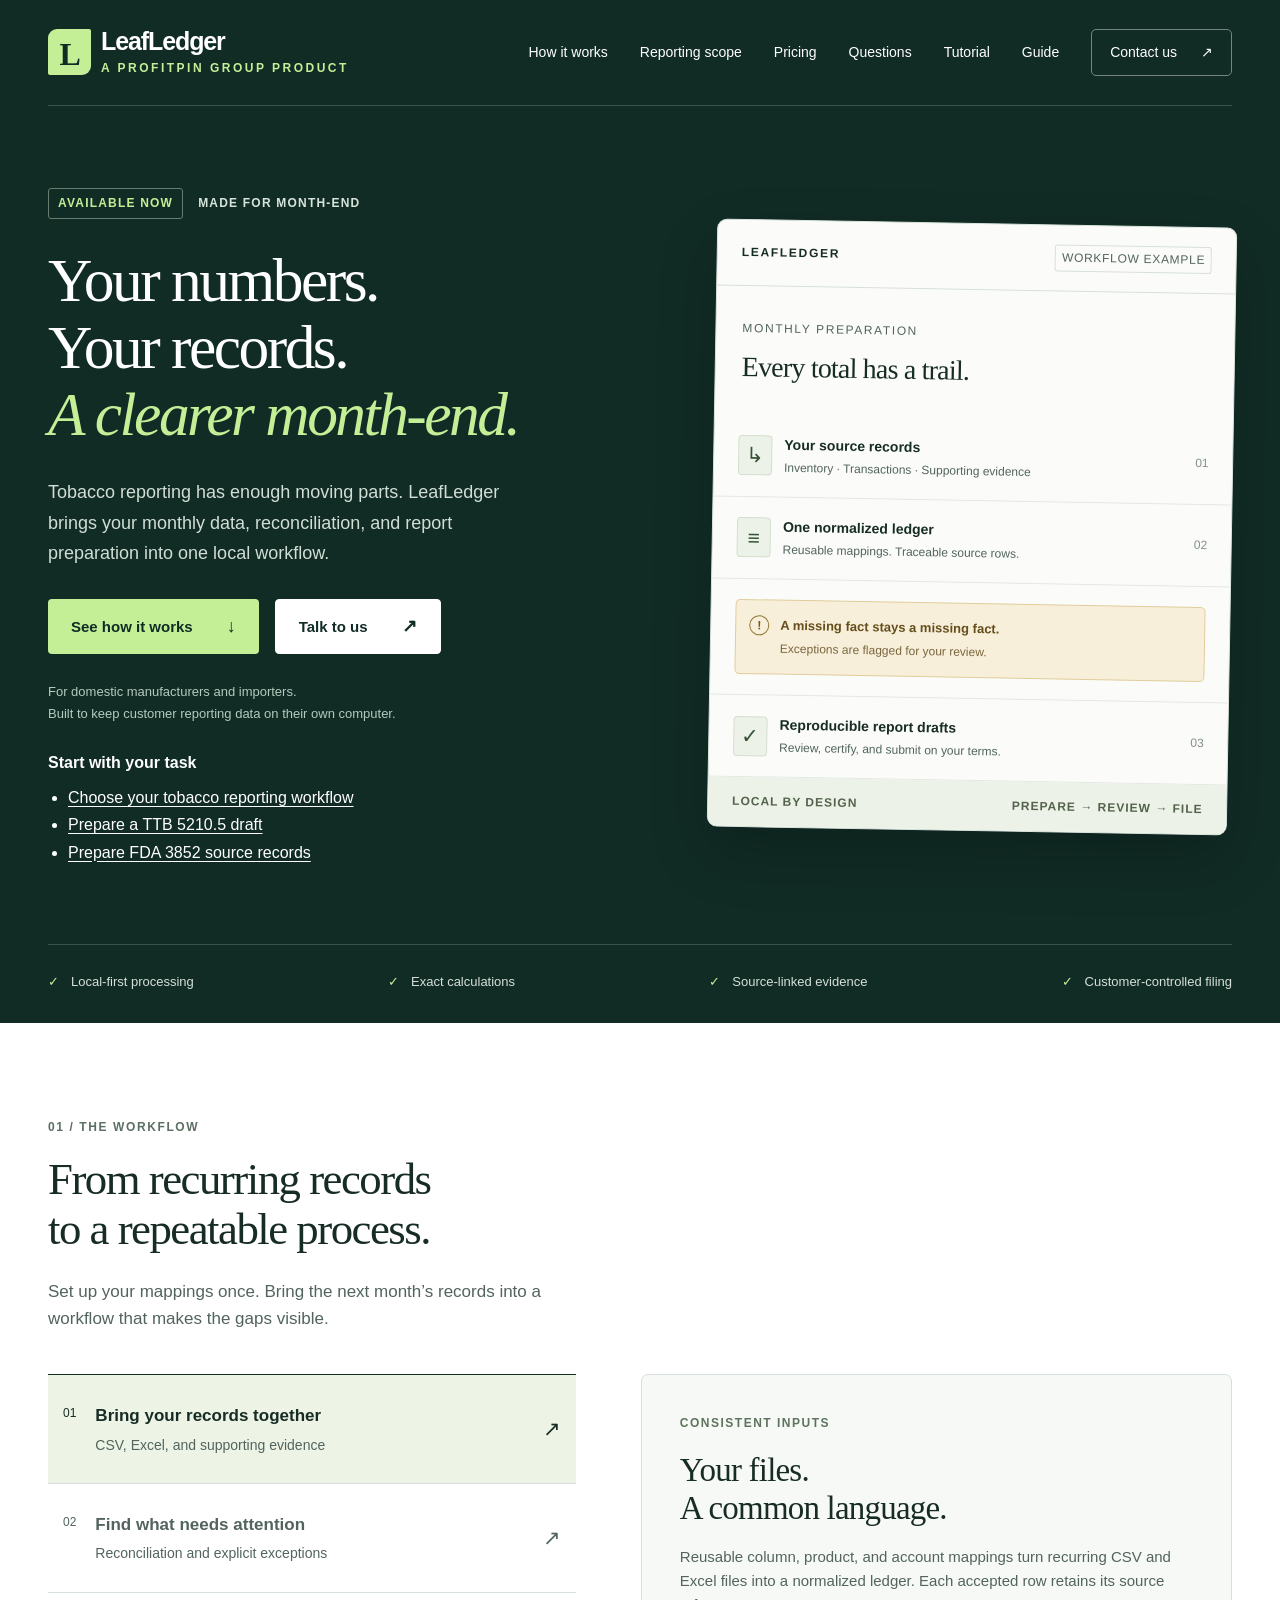
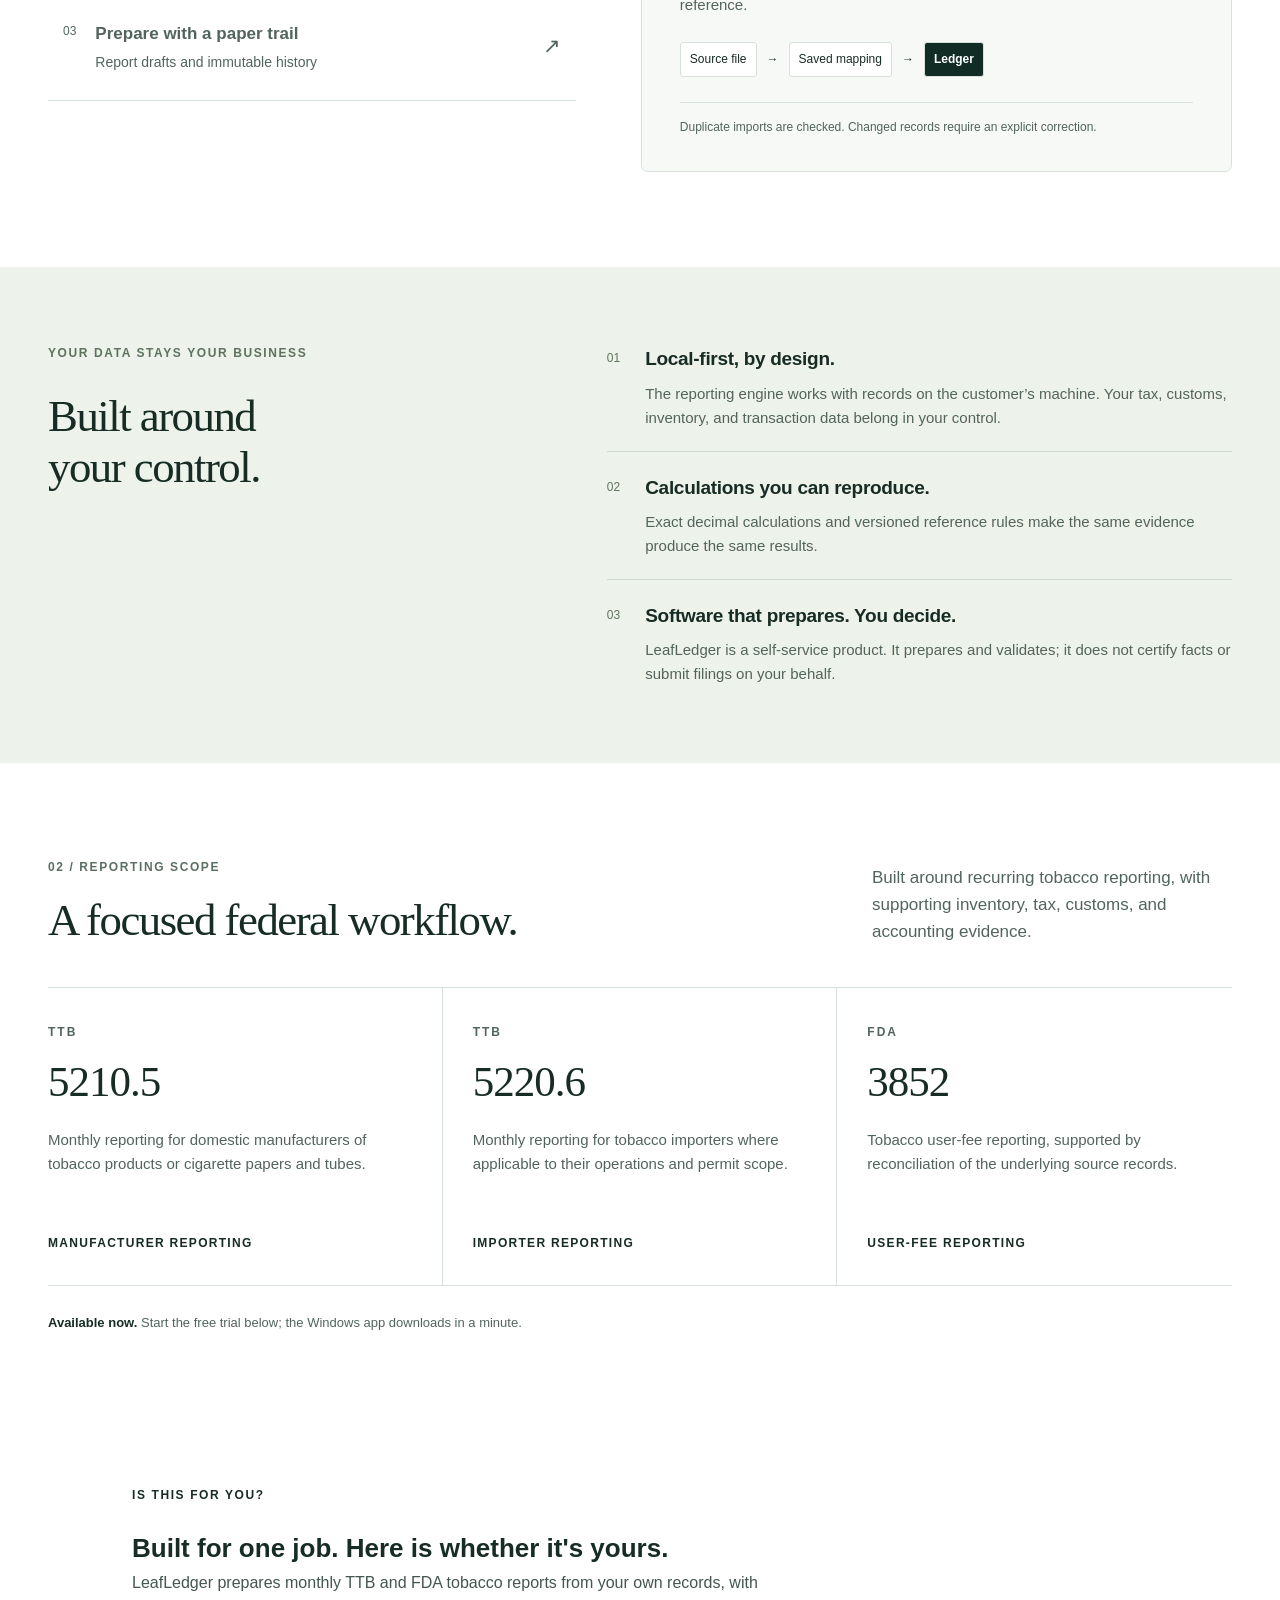
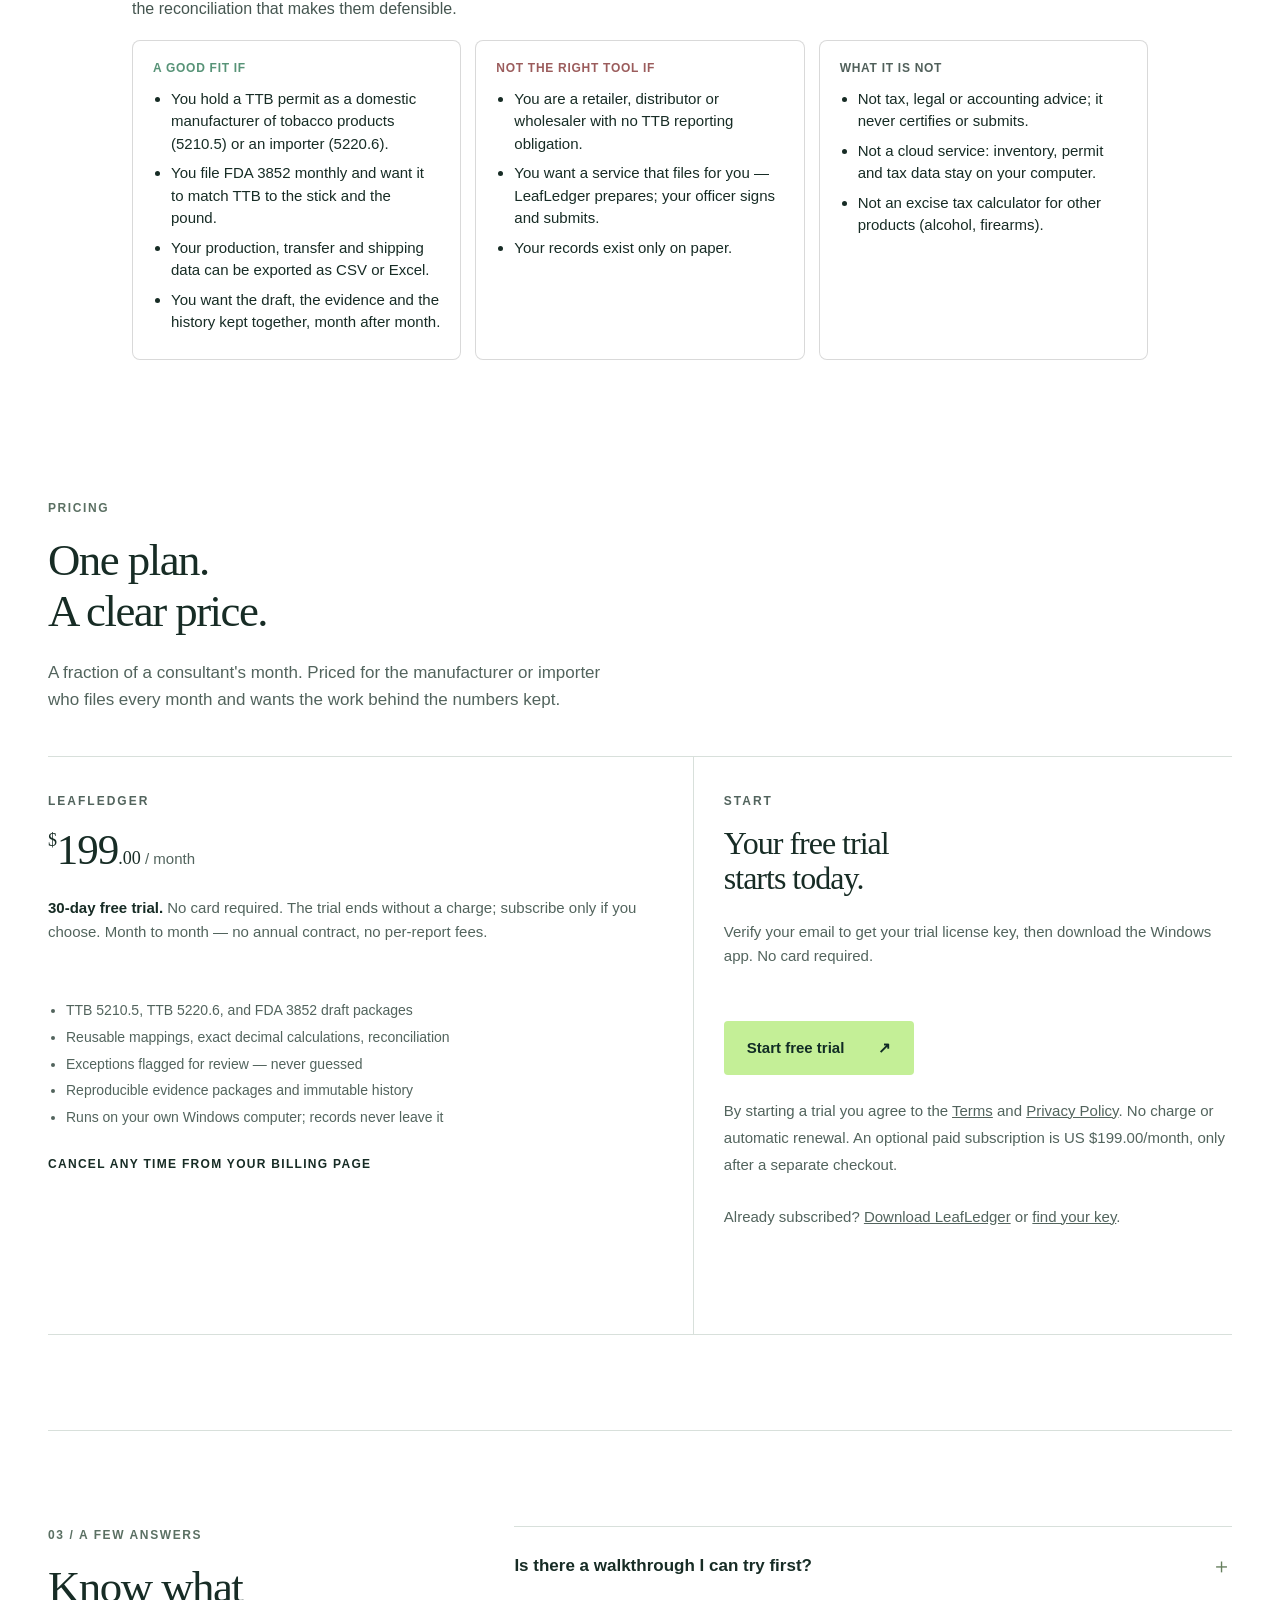
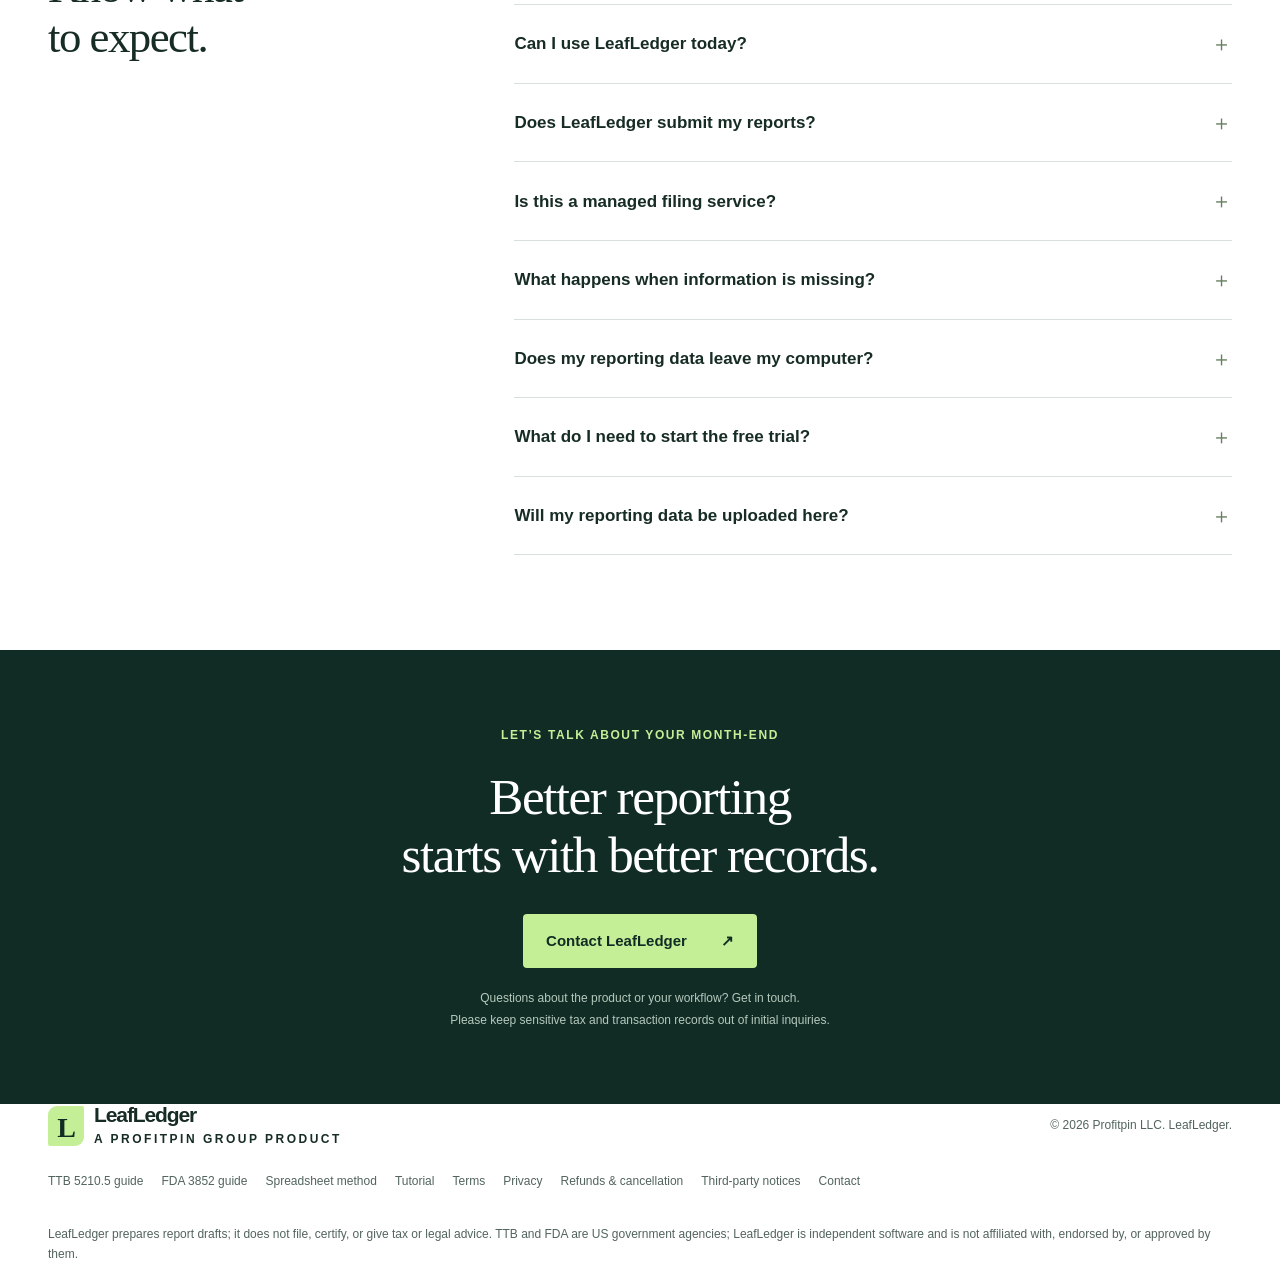
==== index.html @ c3907089 "Label the product as part of ProfitPin Group" ====
<!doctype html>
<html lang="en">
<head>
  <meta charset="utf-8"><meta name="viewport" content="width=device-width,initial-scale=1">
  <title>Tobacco Reporting &amp; Reconciliation Software | LeafLedger</title>
  <meta name="description" content="Windows software that reconciles your monthly tobacco records and prepares TTB 5210.5, TTB 5220.6 and FDA 3852 report drafts with a full paper trail. Runs on your own computer. $199/month, 30-day no-card trial.">
  <meta name="theme-color" content="#112c25">
  <link rel="canonical" href="https://getleafledger.com/">
  <meta property="og:title" content="Tobacco Reporting &amp; Reconciliation Software | LeafLedger">
  <meta property="og:description" content="Windows software that reconciles your monthly tobacco records and prepares TTB 5210.5, TTB 5220.6 and FDA 3852 report drafts with a full paper trail. Runs on your own computer. $199/month, 30-day no-card trial.">
  <meta property="og:type" content="website"><meta property="og:url" content="https://getleafledger.com/">
  <link rel="icon" href="/icon-512.png" type="image/png">
  <link rel="stylesheet" href="./styles.css"><script src="./script.js" defer></script>
  <script type="application/ld+json">{"@context": "https://schema.org", "@type": "SoftwareApplication", "name": "LeafLedger", "url": "https://getleafledger.com/", "applicationCategory": "BusinessApplication", "operatingSystem": "Windows 10, Windows 11", "description": "Windows software that reconciles your monthly tobacco records and prepares TTB 5210.5, TTB 5220.6 and FDA 3852 report drafts with a full paper trail. Runs on your own computer. $199/month, 30-day no-card trial.", "publisher": {"@type": "Organization", "name": "Profitpin LLC", "url": "https://profitpingroup.com/"}, "offers": {"@type": "Offer", "price": "199.00", "priceCurrency": "USD", "url": "https://getleafledger.com/", "description": "30-day no-card trial; optional paid monthly subscription", "availability": "https://schema.org/InStock"}}</script>
<script type="application/ld+json">{"@context": "https://schema.org", "@type": "FAQPage", "mainEntity": [{"@type": "Question", "name": "Is there a walkthrough I can try first?", "acceptedAnswer": {"@type": "Answer", "text": "Yes. Your first month is a five-minute narrated tour of the Windows application with a downloadable practice workspace of fictional records. Nothing in it is a real business and nothing it produces can be filed."}}, {"@type": "Question", "name": "Can I use LeafLedger today?", "acceptedAnswer": {"@type": "Answer", "text": "Yes. Start the free trial on this page, download the Windows installer from the next screen and you are reconciling within minutes. Month to month, cancel any time."}}, {"@type": "Question", "name": "Does LeafLedger submit my reports?", "acceptedAnswer": {"@type": "Answer", "text": "No. LeafLedger prepares and validates supported report drafts. The customer reviews the results and remains responsible for filing, signatures, and any required officer certification."}}, {"@type": "Question", "name": "Is this a managed filing service?", "acceptedAnswer": {"@type": "Answer", "text": "No. LeafLedger is software customers operate themselves, using their recurring business records. It is not a consulting or outsourced filing service."}}, {"@type": "Question", "name": "What happens when information is missing?", "acceptedAnswer": {"@type": "Answer", "text": "The engine flags missing or inconsistent information for review. It does not guess product classes, transaction types, tax amounts, permit identities, or unit conversions. An explicit zero-activity declaration is treated differently from missing data."}}, {"@type": "Question", "name": "Does my reporting data leave my computer?", "acceptedAnswer": {"@type": "Answer", "text": "No. LeafLedger processes your records and prepares drafts locally; nothing is uploaded as part of preparing a month. The app makes one small call about every six hours — sending only your license key — to confirm your subscription is active. If you're offline, it keeps working for a week on the last confirmation, and your archived months stay readable regardless."}}, {"@type": "Question", "name": "What do I need to start the free trial?", "acceptedAnswer": {"@type": "Answer", "text": "Your email address and a Windows computer. Verify your email to receive your trial license key, then download and activate the app. No card or automatic renewal."}}, {"@type": "Question", "name": "Will my reporting data be uploaded here?", "acceptedAnswer": {"@type": "Answer", "text": "No. This website provides product information and a way to contact us. It does not accept transaction files or prepare filings. The product is designed to process reporting records locally on your computer."}}]}</script>
  <link rel="apple-touch-icon" href="/icon-512.png">
</head>
<body>
  <a class="skip" href="#main">Skip to content</a>
  <div class="dark-opening">
    <header class="header wrap">
      <a class="brand" href="#" aria-label="LeafLedger home"><span class="brand-mark" aria-hidden="true">L</span><span class="brand-wordmark"><span>LeafLedger</span><small>A PROFITPIN GROUP PRODUCT</small></span></a>
      <button class="menu-toggle" aria-expanded="false" aria-controls="navigation">Menu <span aria-hidden="true">＋</span></button>
      <nav id="navigation" aria-label="Main navigation"><a href="#workflow">How it works</a><a href="#coverage">Reporting scope</a><a href="#pricing">Pricing</a><a href="#questions">Questions</a><a href="./tutorial.html">Tutorial</a><a href="./ttb-5210-5-monthly-report.html">Guide</a><a class="nav-contact" href="mailto:support@getleafledger.com">Contact us <span aria-hidden="true">↗</span></a></nav>
    </header>
    </div><main id="main"><div class="dark-opening">
      <section class="hero wrap" aria-labelledby="hero-title">
        <div class="hero-copy">
          <p class="eyebrow"><span class="status-label">AVAILABLE NOW</span> MADE FOR MONTH-END</p>
          <h1 id="hero-title">Your numbers.<br>Your records.<br><em>A clearer month-end.</em></h1>
          <p class="hero-description">Tobacco reporting has enough moving parts. LeafLedger brings your monthly data, reconciliation, and report preparation into one local workflow.</p>
          <div class="hero-actions"><a class="button button-lime" href="#workflow">See how it works <span aria-hidden="true">↓</span></a><a class="button button-outline" href="mailto:support@getleafledger.com?subject=LeafLedger%20product%20inquiry">Talk to us <span aria-hidden="true">↗</span></a></div>
          <p class="hero-note">For domestic manufacturers and importers.<br>Built to keep customer reporting data on their own computer.</p><div class="search-task-links" style="margin-top:24px;max-width:42rem;line-height:1.7"><p style="margin:0 0 8px;font-weight:600">Start with your task</p><ul style="margin:0;padding-left:20px"><li><a href="./tobacco-monthly-reporting.html" style="text-decoration:underline;text-underline-offset:3px">Choose your tobacco reporting workflow</a></li><li><a href="./ttb-5210-5-monthly-report.html" style="text-decoration:underline;text-underline-offset:3px">Prepare a TTB 5210.5 draft</a></li><li><a href="./fda-3852-tobacco-user-fee-report.html" style="text-decoration:underline;text-underline-offset:3px">Prepare FDA 3852 source records</a></li></ul></div>
        </div>
        <div class="ledger-visual" aria-label="Illustrative reporting workflow">
          <div class="ledger-top"><span class="mini-brand">LEAFLEDGER</span><span class="sample-tag">WORKFLOW EXAMPLE</span></div>
          <div class="ledger-heading"><span>MONTHLY PREPARATION</span><h2>Every total has a trail.</h2></div>
          <div class="file-row"><span class="file-icon" aria-hidden="true">↳</span><div><strong>Your source records</strong><span>Inventory · Transactions · Supporting evidence</span></div><span class="step-index">01</span></div>
          <div class="file-row"><span class="file-icon" aria-hidden="true">≡</span><div><strong>One normalized ledger</strong><span>Reusable mappings. Traceable source rows.</span></div><span class="step-index">02</span></div>
          <div class="example-exception"><span aria-hidden="true">!</span><div><strong>A missing fact stays a missing fact.</strong><p>Exceptions are flagged for your review.</p></div></div>
          <div class="file-row final-row"><span class="file-icon" aria-hidden="true">✓</span><div><strong>Reproducible report drafts</strong><span>Review, certify, and submit on your terms.</span></div><span class="step-index">03</span></div>
          <div class="ledger-bottom"><span>LOCAL BY DESIGN</span><span>PREPARE → REVIEW → FILE</span></div>
        </div>
      </section>
      <div class="principles wrap"><span>Local-first processing</span><span>Exact calculations</span><span>Source-linked evidence</span><span>Customer-controlled filing</span></div>
  </div>
      <section class="section workflow wrap" id="workflow" aria-labelledby="workflow-title">
        <div class="section-intro"><p class="eyebrow">01 / THE WORKFLOW</p><h2 id="workflow-title">From recurring records<br>to a repeatable process.</h2><p>Set up your mappings once. Bring the next month’s records into a workflow that makes the gaps visible.</p></div>
        <div class="workflow-layout">
          <div class="workflow-tabs" role="tablist" aria-label="Reporting workflow steps" aria-orientation="vertical">
            <button id="tab-import" role="tab" aria-selected="true" aria-controls="panel-import" data-tab="import"><span>01</span><div><strong>Bring your records together</strong><small>CSV, Excel, and supporting evidence</small></div><b aria-hidden="true">↗</b></button>
            <button id="tab-reconcile" role="tab" aria-selected="false" aria-controls="panel-reconcile" tabindex="-1" data-tab="reconcile"><span>02</span><div><strong>Find what needs attention</strong><small>Reconciliation and explicit exceptions</small></div><b aria-hidden="true">↗</b></button>
            <button id="tab-prepare" role="tab" aria-selected="false" aria-controls="panel-prepare" tabindex="-1" data-tab="prepare"><span>03</span><div><strong>Prepare with a paper trail</strong><small>Report drafts and immutable history</small></div><b aria-hidden="true">↗</b></button>
          </div>
          <div class="workflow-panel" id="panel-import" role="tabpanel" aria-labelledby="tab-import" tabindex="0"><span class="panel-label">CONSISTENT INPUTS</span><h3>Your files.<br>A common language.</h3><p>Reusable column, product, and account mappings turn recurring CSV and Excel files into a normalized ledger. Each accepted row retains its source reference.</p><div class="mapping-line"><span>Source file</span><span aria-hidden="true">→</span><span>Saved mapping</span><span aria-hidden="true">→</span><strong>Ledger</strong></div><p class="panel-footnote">Duplicate imports are checked. Changed records require an explicit correction.</p></div>
          <div class="workflow-panel" id="panel-reconcile" role="tabpanel" aria-labelledby="tab-reconcile" tabindex="0" hidden><span class="panel-label">FLAG BEFORE YOU GUESS</span><h3>Make the gaps<br>impossible to miss.</h3><p>Compare source records and calculated totals. Missing documents, unmapped accounts, unknown products, and conflicting values stay visible for customer resolution.</p><div class="exception-labels"><span>Missing input</span><span>Conflict</span><span>Out of balance</span></div><p class="panel-footnote">No invented classifications, tax amounts, permit details, or conversion factors.</p></div>
          <div class="workflow-panel" id="panel-prepare" role="tabpanel" aria-labelledby="tab-prepare" tabindex="0" hidden><span class="panel-label">REPRODUCIBLE OUTPUTS</span><h3>Keep the work<br>behind the report.</h3><p>Prepare supported report drafts and a local evidence package. Corrections create new versions, preserving the original records and the decisions behind each preparation.</p><div class="mapping-line"><span>Drafts</span><span>+</span><span>Evidence</span><span>+</span><strong>History</strong></div><p class="panel-footnote">You retain responsibility for final review, certification, and submission.</p></div>
        </div>
      </section>
      <section class="ownership-section">
        <div class="wrap ownership-grid"><div><p class="eyebrow">YOUR DATA STAYS YOUR BUSINESS</p><h2>Built around<br>your control.</h2></div><div class="ownership-points"><article><span>01</span><div><h3>Local-first, by design.</h3><p>The reporting engine works with records on the customer’s machine. Your tax, customs, inventory, and transaction data belong in your control.</p></div></article><article><span>02</span><div><h3>Calculations you can reproduce.</h3><p>Exact decimal calculations and versioned reference rules make the same evidence produce the same results.</p></div></article><article><span>03</span><div><h3>Software that prepares. You decide.</h3><p>LeafLedger is a self-service product. It prepares and validates; it does not certify facts or submit filings on your behalf.</p></div></article></div></div>
      </section>
      <section class="section wrap" id="coverage" aria-labelledby="coverage-title">
        <div class="section-intro coverage-intro"><div><p class="eyebrow">02 / REPORTING SCOPE</p><h2 id="coverage-title">A focused federal workflow.</h2></div><p>Built around recurring tobacco reporting, with supporting inventory, tax, customs, and accounting evidence.</p></div>
        <div class="report-grid"><article><span class="report-agency">TTB</span><h3>5210.5</h3><p>Monthly reporting for domestic manufacturers of tobacco products or cigarette papers and tubes.</p><span class="report-caption">MANUFACTURER REPORTING</span></article><article><span class="report-agency">TTB</span><h3>5220.6</h3><p>Monthly reporting for tobacco importers where applicable to their operations and permit scope.</p><span class="report-caption">IMPORTER REPORTING</span></article><article><span class="report-agency">FDA</span><h3>3852</h3><p>Tobacco user-fee reporting, supported by reconciliation of the underlying source records.</p><span class="report-caption">USER-FEE REPORTING</span></article></div>
        <p class="scope-note"><strong>Available now.</strong> Start the free trial below; the Windows app downloads in a minute.</p>
      </section>
      
<section class="fit" id="fit"><style>
.fit{padding:44px 0}.fit .fit-wrap{max-width:1080px;margin:0 auto;padding:0 32px}
.fit h2{font-size:26px;line-height:1.2;margin:0 0 6px}.fit .fit-lede{opacity:.8;max-width:640px;margin:0 0 18px}
.fit-grid{display:grid;grid-template-columns:repeat(3,1fr);gap:14px}
.fit-col{border:1px solid rgba(0,0,0,.15);border-radius:8px;padding:18px 20px;background:rgba(255,255,255,.55)}
.fit-col h3{font-size:12px;letter-spacing:.06em;text-transform:uppercase;margin:0 0 10px;opacity:.75}
.fit-col ul{margin:0;padding-left:18px}.fit-col li{margin-bottom:7px;font-size:15px;line-height:1.5}
.fit-col.yes h3{color:#1f6f4a}.fit-col.no h3{color:#7a2626}
@media(max-width:800px){.fit-grid{grid-template-columns:1fr}.fit .fit-wrap{padding:0 20px}}
</style>
  <div class="fit-wrap">
    <p class="eyebrow">IS THIS FOR YOU?</p>
    <h2>Built for one job. Here is whether it's yours.</h2>
    <p class="fit-lede">LeafLedger prepares monthly TTB and FDA tobacco reports from your own records, with the reconciliation that makes them defensible.</p>
    <div class="fit-grid">
      <div class="fit-col yes"><h3>A good fit if</h3><ul><li>You hold a TTB permit as a domestic manufacturer of tobacco products (5210.5) or an importer (5220.6).</li><li>You file FDA 3852 monthly and want it to match TTB to the stick and the pound.</li><li>Your production, transfer and shipping data can be exported as CSV or Excel.</li><li>You want the draft, the evidence and the history kept together, month after month.</li></ul></div>
      <div class="fit-col no"><h3>Not the right tool if</h3><ul><li>You are a retailer, distributor or wholesaler with no TTB reporting obligation.</li><li>You want a service that files for you — LeafLedger prepares; your officer signs and submits.</li><li>Your records exist only on paper.</li></ul></div>
      <div class="fit-col"><h3>What it is not</h3><ul><li>Not tax, legal or accounting advice; it never certifies or submits.</li><li>Not a cloud service: inventory, permit and tax data stay on your computer.</li><li>Not an excise tax calculator for other products (alcohol, firearms).</li></ul></div>
    </div>
  </div>
</section>
<section class="section wrap" id="pricing" aria-labelledby="pricing-title"><div class="section-intro"><p class="eyebrow">PRICING</p><h2 id="pricing-title">One plan.<br>A clear price.</h2><p>A fraction of a consultant's month. Priced for the manufacturer or importer who files every month and wants the work behind the numbers kept.</p></div>
        <div class="report-grid" style="grid-template-columns:1.2fr 1fr">
          <article><span class="report-agency">LEAFLEDGER</span><h3><span class="price-cur">$</span>199<span class="price-dec">.00</span><span style="font-family:Arial,sans-serif;font-size:15px;letter-spacing:0;color:var(--muted)"> / month</span></h3><p><strong style="color:var(--ink)">30-day free trial.</strong> No card required. The trial ends without a charge; subscribe only if you choose. Month to month — no annual contract, no per-report fees.</p><ul style="padding-left:18px;color:var(--muted);font-size:14px;line-height:1.9;margin:0 0 20px"><li>TTB 5210.5, TTB 5220.6, and FDA 3852 draft packages</li><li>Reusable mappings, exact decimal calculations, reconciliation</li><li>Exceptions flagged for review — never guessed</li><li>Reproducible evidence packages and immutable history</li><li>Runs on your own Windows computer; records never leave it</li></ul><span class="report-caption">CANCEL ANY TIME FROM YOUR BILLING PAGE</span></article>
          <article><span class="report-agency">START</span><h3 style="font-size:32px">Your free trial<br>starts today.</h3><p>Verify your email to get your trial license key, then download the Windows app. No card required.</p><a class="button button-lime" href="https://license.getleafledger.com/trial">Start free trial <span aria-hidden="true">↗</span></a><p class="scope-note" style="margin-top:22px">By starting a trial you agree to the <a href="./terms.html" style="text-decoration:underline">Terms</a> and <a href="./privacy.html" style="text-decoration:underline">Privacy Policy</a>. No charge or automatic renewal. An optional paid subscription is US $199.00/month, only after a separate checkout.</p><p class="scope-note" style="margin-top:10px">Already subscribed? <a href="https://github.com/abelgugsa01-star/getleafledger.com/releases/latest/download/LeafLedger-Setup.exe" style="text-decoration:underline">Download LeafLedger</a> or <a href="./welcome.html" style="text-decoration:underline">find your key</a>.</p></article>
        </div>
      </section>
      <section class="section faq-section wrap" id="questions" aria-labelledby="faq-title"><div><p class="eyebrow">03 / A FEW ANSWERS</p><h2 id="faq-title">Know what<br>to expect.</h2></div><div class="faq-list">
        <details><summary>Is there a walkthrough I can try first?<span aria-hidden="true">＋</span></summary><p>Yes. <a href="./tutorial.html" style="text-decoration:underline">Your first month</a> is a five-minute narrated tour of the Windows application with a downloadable practice workspace of fictional records. Nothing in it is a real business and nothing it produces can be filed.</p></details>
        <details><summary>Can I use LeafLedger today?<span aria-hidden="true">＋</span></summary><p>Yes. Start the free trial on this page, download the Windows installer from the next screen and you are reconciling within minutes. Month to month, cancel any time.</p></details>
        <details><summary>Does LeafLedger submit my reports?<span aria-hidden="true">＋</span></summary><p>No. LeafLedger prepares and validates supported report drafts. The customer reviews the results and remains responsible for filing, signatures, and any required officer certification.</p></details>
        <details><summary>Is this a managed filing service?<span aria-hidden="true">＋</span></summary><p>No. LeafLedger is software customers operate themselves, using their recurring business records. It is not a consulting or outsourced filing service.</p></details>
        <details><summary>What happens when information is missing?<span aria-hidden="true">＋</span></summary><p>The engine flags missing or inconsistent information for review. It does not guess product classes, transaction types, tax amounts, permit identities, or unit conversions. An explicit zero-activity declaration is treated differently from missing data.</p></details>
        <details><summary>Does my reporting data leave my computer?<span aria-hidden="true">＋</span></summary><p>No. LeafLedger processes your records and prepares drafts locally; nothing is uploaded as part of preparing a month. The app makes one small call about every six hours — sending only your license key — to confirm your subscription is active. If you're offline, it keeps working for a week on the last confirmation, and your archived months stay readable regardless.</p></details>
        <details><summary>What do I need to start the free trial?<span aria-hidden="true">＋</span></summary><p>Your email address and a Windows computer. Verify your email to receive your trial license key, then download and activate the app. No card or automatic renewal.</p></details>
        <details><summary>Will my reporting data be uploaded here?<span aria-hidden="true">＋</span></summary><p>No. This website provides product information and a way to contact us. It does not accept transaction files or prepare filings. The product is designed to process reporting records locally on your computer.</p></details>
      </div></section>
      <section class="contact-section" id="contact"><div class="wrap contact-inner"><p class="eyebrow">LET’S TALK ABOUT YOUR MONTH-END</p><h2>Better reporting<br>starts with better records.</h2><a class="button button-lime" href="mailto:support@getleafledger.com?subject=LeafLedger%20product%20inquiry">Contact LeafLedger <span aria-hidden="true">↗</span></a><p>Questions about the product or your workflow? Get in touch.<br>Please keep sensitive tax and transaction records out of initial inquiries.</p></div></section>
    </main>
    <footer class="wrap footer" style="flex-wrap:wrap"><a class="brand" href="#"><span class="brand-mark" aria-hidden="true">L</span><span class="brand-wordmark"><span>LeafLedger</span><small>A PROFITPIN GROUP PRODUCT</small></span></a><p>© 2026 Profitpin LLC. LeafLedger.</p><span style="display:flex;gap:18px;flex-wrap:wrap"><a href="./ttb-5210-5-monthly-report.html">TTB 5210.5 guide</a><a href="./fda-3852-tobacco-user-fee-report.html">FDA 3852 guide</a><a href="./ttb-5210-5-spreadsheet-template.html">Spreadsheet method</a><a href="./tutorial.html">Tutorial</a><a href="./terms.html">Terms</a><a href="./privacy.html">Privacy</a><a href="./refunds.html">Refunds &amp; cancellation</a><a href="./licenses.html">Third-party notices</a><a href="mailto:support@getleafledger.com">Contact</a></span><p style="width:100%;font-size:12px;color:var(--muted);line-height:1.7;margin-top:8px">LeafLedger prepares report drafts; it does not file, certify, or give tax or legal advice. TTB and FDA are US government agencies; LeafLedger is independent software and is not affiliated with, endorsed by, or approved by them.</p></footer>
<script src="/lead-source.js" defer></script></body>
</html>
---- styles.css ----
:root{--forest:#112c25;--forest-light:#1e4035;--lime:#c4ef97;--ink:#172c25;--muted:#52645d;--line:#d8e0db;--paper:#f7f9f6;--white:#fff}*{box-sizing:border-box}html{scroll-behavior:smooth;scroll-padding-top:30px}body{margin:0;color:var(--ink);background:var(--white);font-family:Arial,Helvetica,sans-serif;font-size:16px;line-height:1.6}a{color:inherit;text-decoration:none}button{font:inherit;cursor:pointer}a,button,summary{touch-action:manipulation}a:focus-visible,button:focus-visible,summary:focus-visible,[tabindex]:focus-visible{outline:3px solid #6f9c44;outline-offset:5px}.wrap{width:min(1232px,calc(100% - 96px));margin-inline:auto}.dark-opening{background:var(--forest);color:white}.header{min-height:106px;display:flex;align-items:center;justify-content:space-between;border-bottom:1px solid #3b5149;gap:30px}.brand{font-size:25px;letter-spacing:-1.1px;font-weight:700;display:inline-flex;gap:10px;align-items:center;white-space:nowrap}.brand-mark{display:grid;place-items:center;width:31px;height:33px;background:var(--lime);border-radius:9px 2px 9px 2px;font-size:24px;font-weight:800;color:var(--forest);font-family:Georgia,serif}.header nav{display:flex;align-items:center;gap:32px;font-size:14px}.header nav a:hover{color:var(--lime)}.nav-contact{border:1px solid #75877d;padding:11px 18px;border-radius:5px}.nav-contact span{margin-left:20px}.menu-toggle{display:none}.hero{padding-block:82px 78px;display:grid;grid-template-columns:1.15fr 1fr;gap:65px;align-items:center}.eyebrow{font-size:12px;font-weight:700;letter-spacing:1.6px;margin:0 0 28px}.hero .eyebrow{font-size:12px;letter-spacing:1.2px;color:#d7e4dc;display:flex;flex-wrap:wrap;align-items:center;gap:15px}.status-label{border:1px solid #697c70;padding:5px 9px;border-radius:3px;color:var(--lime)}h1,h2,h3,p{margin-top:0}h1{font-family:Georgia,'Times New Roman',serif;font-weight:400;font-size:clamp(42px,4.8vw,68px);line-height:1.09;letter-spacing:-2.5px;margin-bottom:29px}h1 em{font-weight:400;font-style:italic;color:var(--lime);white-space:nowrap}.hero-description{font-size:18px;line-height:1.7;color:#d1ded6;max-width:495px;margin-bottom:30px}.hero-actions{display:flex;align-items:center;gap:26px}.button{display:inline-flex;justify-content:center;align-items:center;gap:34px;padding:15px 23px;border-radius:4px;font-size:15px;font-weight:700;transition:background .2s,transform .2s}.button:hover{transform:translateY(-2px)}.button-lime{background:var(--lime);color:var(--forest)}.button-lime:hover{background:#d7f6b7}.text-link{font-size:14px;border-bottom:1px solid #9cb1a4;padding:8px 0}.text-link span{padding-left:10px}.hero-note{font-size:13px;color:#b5c9bd;margin:27px 0 0;line-height:1.7}.ledger-visual{background:#fbfcf9;color:var(--ink);border-radius:10px;box-shadow:0 25px 60px #0003;transform:rotate(1deg);overflow:hidden;border:1px solid #dae4dd}.ledger-top{padding:19px 24px;border-bottom:1px solid var(--line);display:flex;justify-content:space-between;align-items:center;gap:14px}.mini-brand{font-size:12px;font-weight:800;letter-spacing:1.7px}.sample-tag{font-size:12px;letter-spacing:.7px;color:var(--muted);border:1px solid var(--line);padding:3px 6px;border-radius:3px}.ledger-heading{padding:28px 26px 8px}.ledger-heading>span{font-size:12px;letter-spacing:1.6px;color:var(--muted)}.ledger-heading h2{font-family:Georgia,serif;font-size:28px;font-weight:400;margin:5px 0 17px;letter-spacing:-.8px}.file-row{display:flex;align-items:center;gap:12px;padding:19px 24px;border-bottom:1px solid #e3e8e3}.file-icon{width:34px;height:40px;flex-shrink:0;display:grid;place-items:center;background:#edf2e9;border:1px solid #d3dfcd;border-radius:4px;color:#365337;font-size:21px}.file-row strong{font-size:14px;display:block;line-height:1.5}.file-row div>span{display:block;font-size:12px;color:var(--muted);margin-top:3px}.step-index{font-size:12px;color:#819085;margin-left:auto;padding-left:5px}.example-exception{display:flex;gap:11px;margin:20px 24px;padding:15px 13px;background:#f8efdb;border:1px solid #dfcd9b;border-radius:5px}.example-exception>span{height:20px;width:20px;flex-shrink:0;display:grid;place-items:center;border:1px solid #917433;border-radius:50%;color:#755813;font-weight:700;font-size:12px}.example-exception strong{display:block;font-size:13px;color:#654e1b}.example-exception p{font-size:12px;color:#7a663d;margin:3px 0 0}.final-row{border-top:1px solid #e3e8e3}.ledger-bottom{background:#edf2e9;padding:15px 24px;display:flex;justify-content:space-between;gap:10px;font-size:12px;letter-spacing:1px;font-weight:700;color:#53624b}.principles{display:flex;justify-content:space-between;gap:20px;padding:27px 0 30px;border-top:1px solid #3b5149;font-size:13px;color:#d4e0d8}.principles span:before{content:'✓';color:var(--lime);margin-right:12px}.section{padding-block:95px}.section-intro{max-width:650px;margin-bottom:42px}.section-intro .eyebrow,.faq-section .eyebrow{color:#5b7063;margin-bottom:17px}.section h2,.ownership-section h2,.contact-section h2{font-family:Georgia,serif;font-weight:400;font-size:clamp(35px,3.5vw,49px);line-height:1.13;letter-spacing:-1.5px;margin-bottom:23px}.section-intro>p:last-child{font-size:17px;color:var(--muted);max-width:560px}.workflow-layout{display:grid;grid-template-columns:1fr 1.12fr;gap:65px}.workflow-tabs{display:flex;flex-direction:column}.workflow-tabs button{display:flex;align-items:center;gap:19px;border:0;border-top:1px solid var(--line);background:white;text-align:left;padding:27px 15px;color:var(--muted);transition:background .2s}.workflow-tabs button:last-child{border-bottom:1px solid var(--line)}.workflow-tabs button[aria-selected=true]{color:var(--ink);background:#edf4e6;border-top-color:var(--ink)}.workflow-tabs button>span{font-size:12px;align-self:flex-start;margin-top:2px}.workflow-tabs strong{font-size:17px;display:block}.workflow-tabs small{display:block;font-size:14px;margin-top:4px;color:var(--muted)}.workflow-tabs b{margin-left:auto;font-size:21px;font-weight:400}.workflow-panel{background:var(--paper);border:1px solid var(--line);border-radius:7px;padding:34px 38px;min-height:352px}.workflow-panel[hidden]{display:none}.panel-label{font-size:12px;letter-spacing:1.5px;font-weight:700;color:#5d735d}.workflow-panel h3{font-family:Georgia,serif;font-size:33px;font-weight:400;line-height:1.15;letter-spacing:-.8px;margin:17px 0}.workflow-panel p{color:var(--muted);font-size:15px}.mapping-line{display:flex;flex-wrap:wrap;align-items:center;gap:10px;margin:25px 0;font-size:12px}.mapping-line span:not([aria-hidden]),.mapping-line strong{background:white;border:1px solid var(--line);padding:7px 9px;border-radius:3px}.mapping-line strong{background:var(--forest);color:white}.workflow-panel .panel-footnote{font-size:12px;border-top:1px solid var(--line);padding-top:15px;margin:0}.exception-labels{display:flex;gap:8px;flex-wrap:wrap;margin:25px 0;font-size:13px}.exception-labels span{border:1px solid #d5c390;background:#f8efdb;padding:6px 9px;color:#6c521a;border-radius:3px}.ownership-section{background:#edf2ea;padding-block:77px}.ownership-grid{display:grid;grid-template-columns:.9fr 1.2fr;gap:90px}.ownership-section .eyebrow{font-size:12px;color:#5d735d}.ownership-points article{display:flex;gap:25px;padding:21px 0;border-bottom:1px solid #cdd8cb}.ownership-points article:first-child{padding-top:0}.ownership-points article:last-child{border-bottom:0;padding-bottom:0}.ownership-points article>span{font-size:12px;color:#60745d;margin-top:5px}.ownership-points h3{font-size:19px;letter-spacing:-.3px;margin-bottom:7px}.ownership-points p{color:var(--muted);font-size:15px;margin:0}.coverage-intro{display:flex;max-width:none;justify-content:space-between;gap:60px;align-items:end}.coverage-intro h2{margin:0}.coverage-intro>p{max-width:360px!important;margin:0}.report-grid{display:grid;grid-template-columns:repeat(3,1fr);border-top:1px solid var(--line);border-bottom:1px solid var(--line)}.report-grid article{padding:30px;border-right:1px solid var(--line)}.report-grid article:first-child{padding-left:0}.report-grid article:last-child{border-right:0;padding-right:0}.report-agency{font-size:12px;letter-spacing:2px;font-weight:700;color:var(--muted)}.report-grid h3{font-family:Georgia,serif;font-size:43px;line-height:1.1;font-weight:400;margin:14px 0 23px;letter-spacing:-1px}.report-grid p{color:var(--muted);font-size:15px;min-height:76px;margin-bottom:25px}.price-cur{font-size:.42em;font-weight:500;vertical-align:top;position:relative;top:.28em;margin-right:.04em}.price-dec{font-size:.42em;font-weight:500;letter-spacing:0}.report-caption{font-size:12px;letter-spacing:1.3px;font-weight:700}.scope-note{font-size:13px;color:var(--muted);line-height:1.8;margin-top:25px;max-width:920px}.scope-note strong{color:var(--ink)}.faq-section{border-top:1px solid var(--line);display:grid;grid-template-columns:.7fr 1.3fr;gap:80px}.faq-list details{border-bottom:1px solid var(--line)}.faq-list details:first-child{border-top:1px solid var(--line)}summary{cursor:pointer;display:flex;justify-content:space-between;align-items:center;gap:20px;font-size:17px;font-weight:600;padding:22px 0;list-style:none}summary::-webkit-details-marker{display:none}summary span{font-size:21px;font-weight:400;color:#667f5e;transition:transform .2s}details[open] summary span{transform:rotate(45deg)}details p{font-size:15px;color:var(--muted);padding-right:30px;margin:0 0 25px}.contact-section{background:var(--forest);color:white;padding:76px 0 73px}.contact-inner{text-align:center}.contact-section .eyebrow{color:var(--lime);font-size:12px;margin-bottom:23px}.contact-section h2{font-size:clamp(38px,4vw,56px);margin-bottom:30px}.email-link{display:block;width:fit-content;margin:22px auto 0;border-bottom:1px solid #6c8274;font-size:16px}.contact-inner>p:last-child{font-size:12px;color:#b5c9bd;line-height:1.8;margin:20px 0 0}.footer{display:flex;gap:25px;align-items:center;justify-content:space-between;min-height:112px}.footer p,.footer>span{font-size:12px;color:var(--muted);margin:0}.footer .brand{font-size:21px}.footer .brand-mark{width:26px;height:28px;font-size:21px}.skip{position:fixed;top:-100px;left:20px;background:var(--lime);color:var(--ink);padding:12px;z-index:100}.skip:focus{top:10px}@media(min-width:1450px){.hero{gap:90px;padding-block:105px}.hero h1{font-size:70px}}@media(max-width:1050px){.wrap{width:calc(100% - 56px)}.hero{gap:35px}.hero h1{font-size:51px}h1 em{white-space:normal}.hero-description{font-size:16px}.header nav{gap:19px}.workflow-layout{gap:30px}.ownership-grid{gap:50px}.file-row{padding-inline:17px}.ledger-heading{padding-inline:20px}.ledger-top{padding-inline:17px}.sample-tag{font-size:12px}.coverage-intro{gap:35px}.report-grid article{padding-inline:23px}.faq-section{gap:40px}}@media(max-width:760px){.wrap{width:calc(100% - 40px)}.header{min-height:80px;position:relative;gap:10px}.brand{font-size:23px}.menu-toggle{display:flex;gap:15px;border:1px solid #697c70;border-radius:4px;background:none;color:white;padding:7px 11px;font-size:14px}.header nav{display:none;position:absolute;left:0;right:0;top:79px;background:var(--forest);z-index:10;padding:20px;border:1px solid #566b5e;flex-direction:column;align-items:stretch;gap:22px}.header nav.open{display:flex}.hero{grid-template-columns:1fr;padding-block:47px 45px;gap:42px}.hero h1{font-size:clamp(43px,8.5vw,62px);letter-spacing:-1.8px}.hero .eyebrow{font-size:12px;gap:10px}.hero-description{max-width:550px}.hero-note{font-size:12px}.ledger-visual{transform:none;max-width:530px;width:100%;margin-inline:auto}.ledger-top{padding:17px 20px}.sample-tag{font-size:12px}.file-row{padding:17px 20px}.file-row strong{font-size:15px}.file-row div>span{font-size:12px}.principles{display:grid;grid-template-columns:1fr 1fr;gap:18px;font-size:12px;padding-block:25px}.principles span:before{margin-right:7px}.section{padding-block:60px}.section-intro{margin-bottom:30px}.section h2,.ownership-section h2{font-size:38px}.workflow-layout{grid-template-columns:1fr;gap:26px}.workflow-tabs button{padding:20px 13px}.workflow-panel{padding:28px;min-height:340px}.ownership-section{padding-block:55px}.ownership-grid{grid-template-columns:1fr;gap:20px}.coverage-intro{display:block}.coverage-intro>p{max-width:550px!important;margin-top:20px}.report-grid{grid-template-columns:1fr}.report-grid article,.report-grid article:first-child,.report-grid article:last-child{border:0;border-bottom:1px solid var(--line);padding:25px 0}.report-grid article:last-child{border-bottom:0}.report-grid h3{font-size:38px;margin:9px 0 15px}.report-grid p{min-height:0;max-width:520px;margin-bottom:18px}.faq-section{grid-template-columns:1fr;gap:12px}.faq-section h2 br{display:none}summary{font-size:16px;padding-block:20px}.contact-section{padding-block:59px}.contact-section h2{font-size:39px}.footer{flex-wrap:wrap;justify-content:flex-start;padding-block:28px;gap:16px}.footer .brand{width:100%}.footer>span{margin-left:auto;font-size:12px}.footer p{font-size:12px}}@media(max-width:380px){.hero-actions{gap:16px}.button{padding:14px 17px;gap:20px}.text-link{font-size:13px}.hero h1{font-size:42px}.ledger-top{gap:5px;padding-inline:13px}.mini-brand{font-size:12px}.sample-tag{font-size:12px}.file-row{gap:9px;padding-inline:13px}.file-row strong{font-size:14px}.file-row div>span{font-size:12px}.step-index{display:none}.principles{font-size:12px}.footer>span{margin-left:0}}@media(prefers-reduced-motion:reduce){html{scroll-behavior:auto}*{transition:none!important}}

.brand-wordmark{display:flex;flex-direction:column;gap:7px;line-height:1}.brand-wordmark small{font-size:12px;letter-spacing:2.5px;font-weight:700;line-height:1.2}.header .brand-mark{width:43px;height:46px;font-size:32px}.header .brand-wordmark small{color:var(--lime)}.footer .brand-mark{width:36px;height:40px;font-size:28px}.hero-actions{flex-wrap:wrap;gap:16px}.button-outline{border:1px solid #9cb1a4;color:white;background:transparent}.button-outline:hover{background:#26473b}.hero-actions .button{min-height:55px;line-height:1.4}.hero-actions .button span{display:inline-block;font-size:18px;line-height:1}
.hero-actions .button-outline{background:#ffffff;color:#112c25;border-color:#ffffff}.hero-actions .button-outline:hover{background:#eaf3e3;border-color:#eaf3e3}
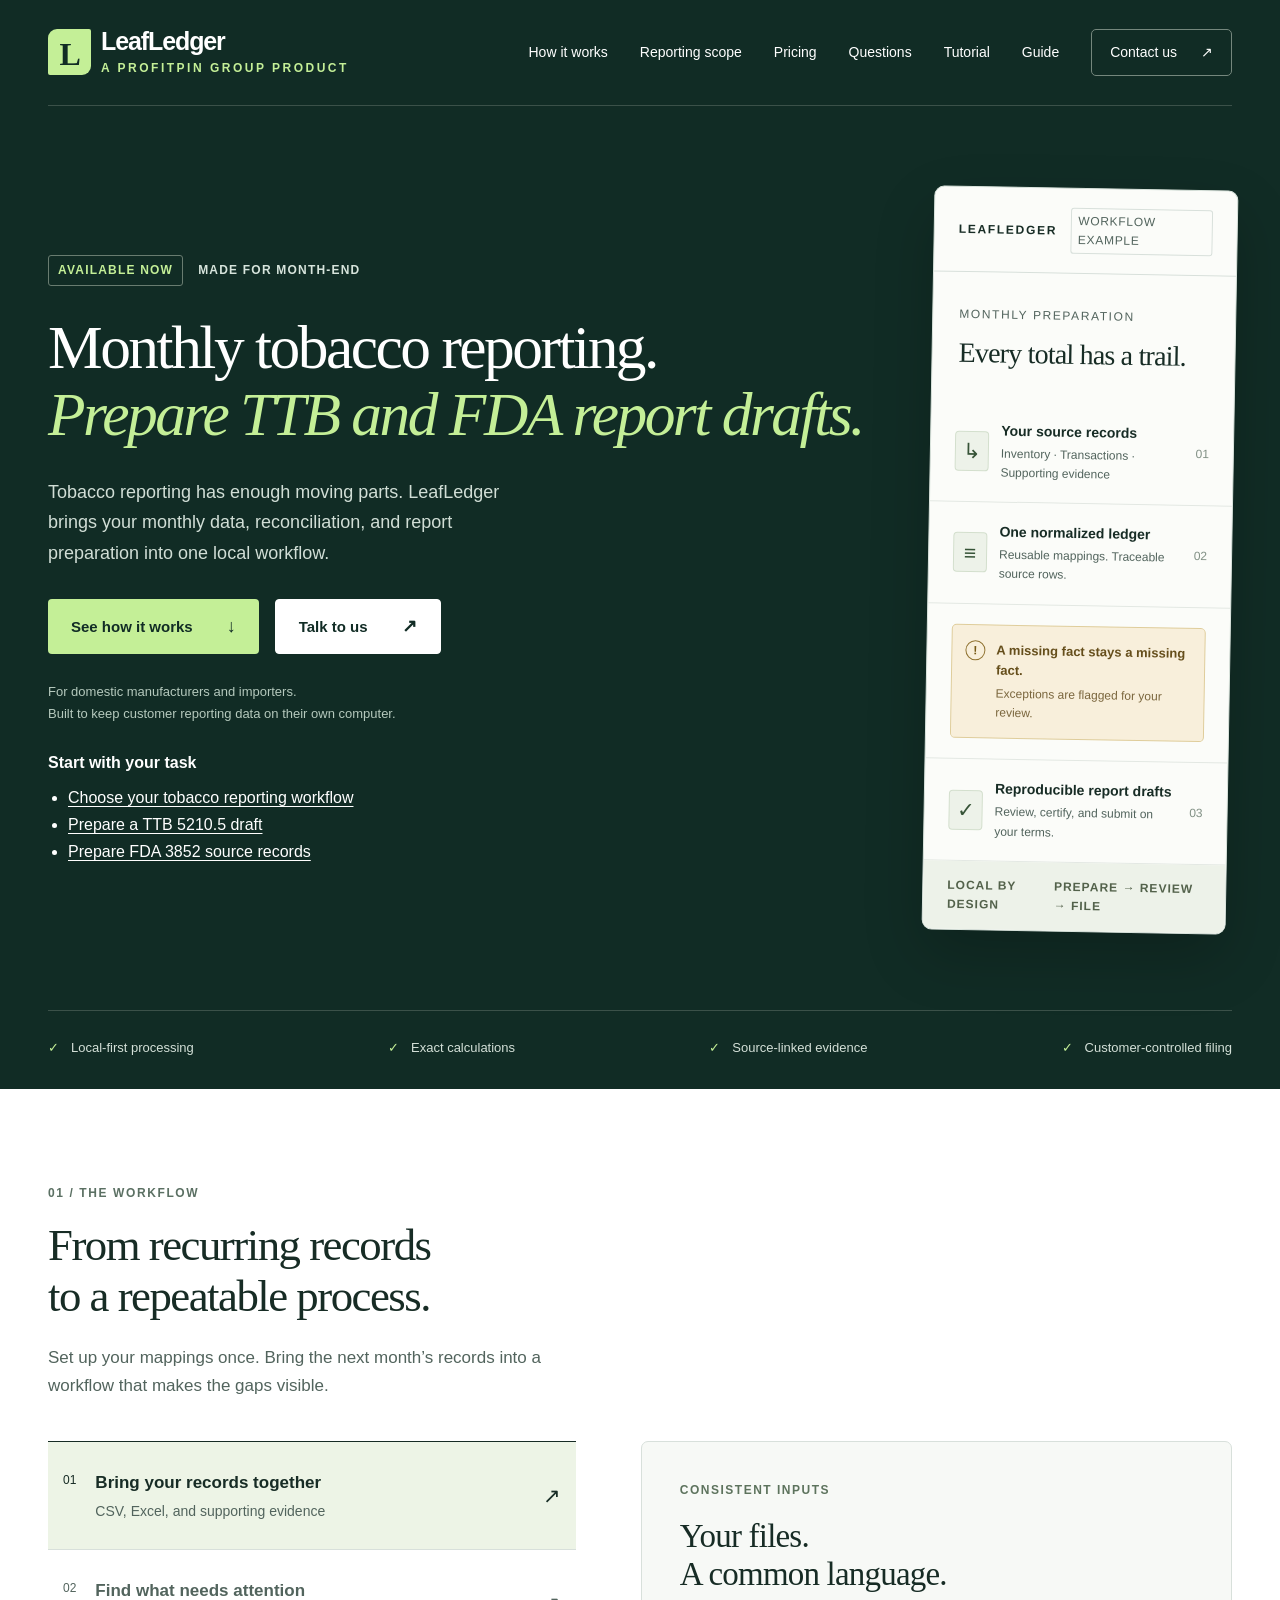
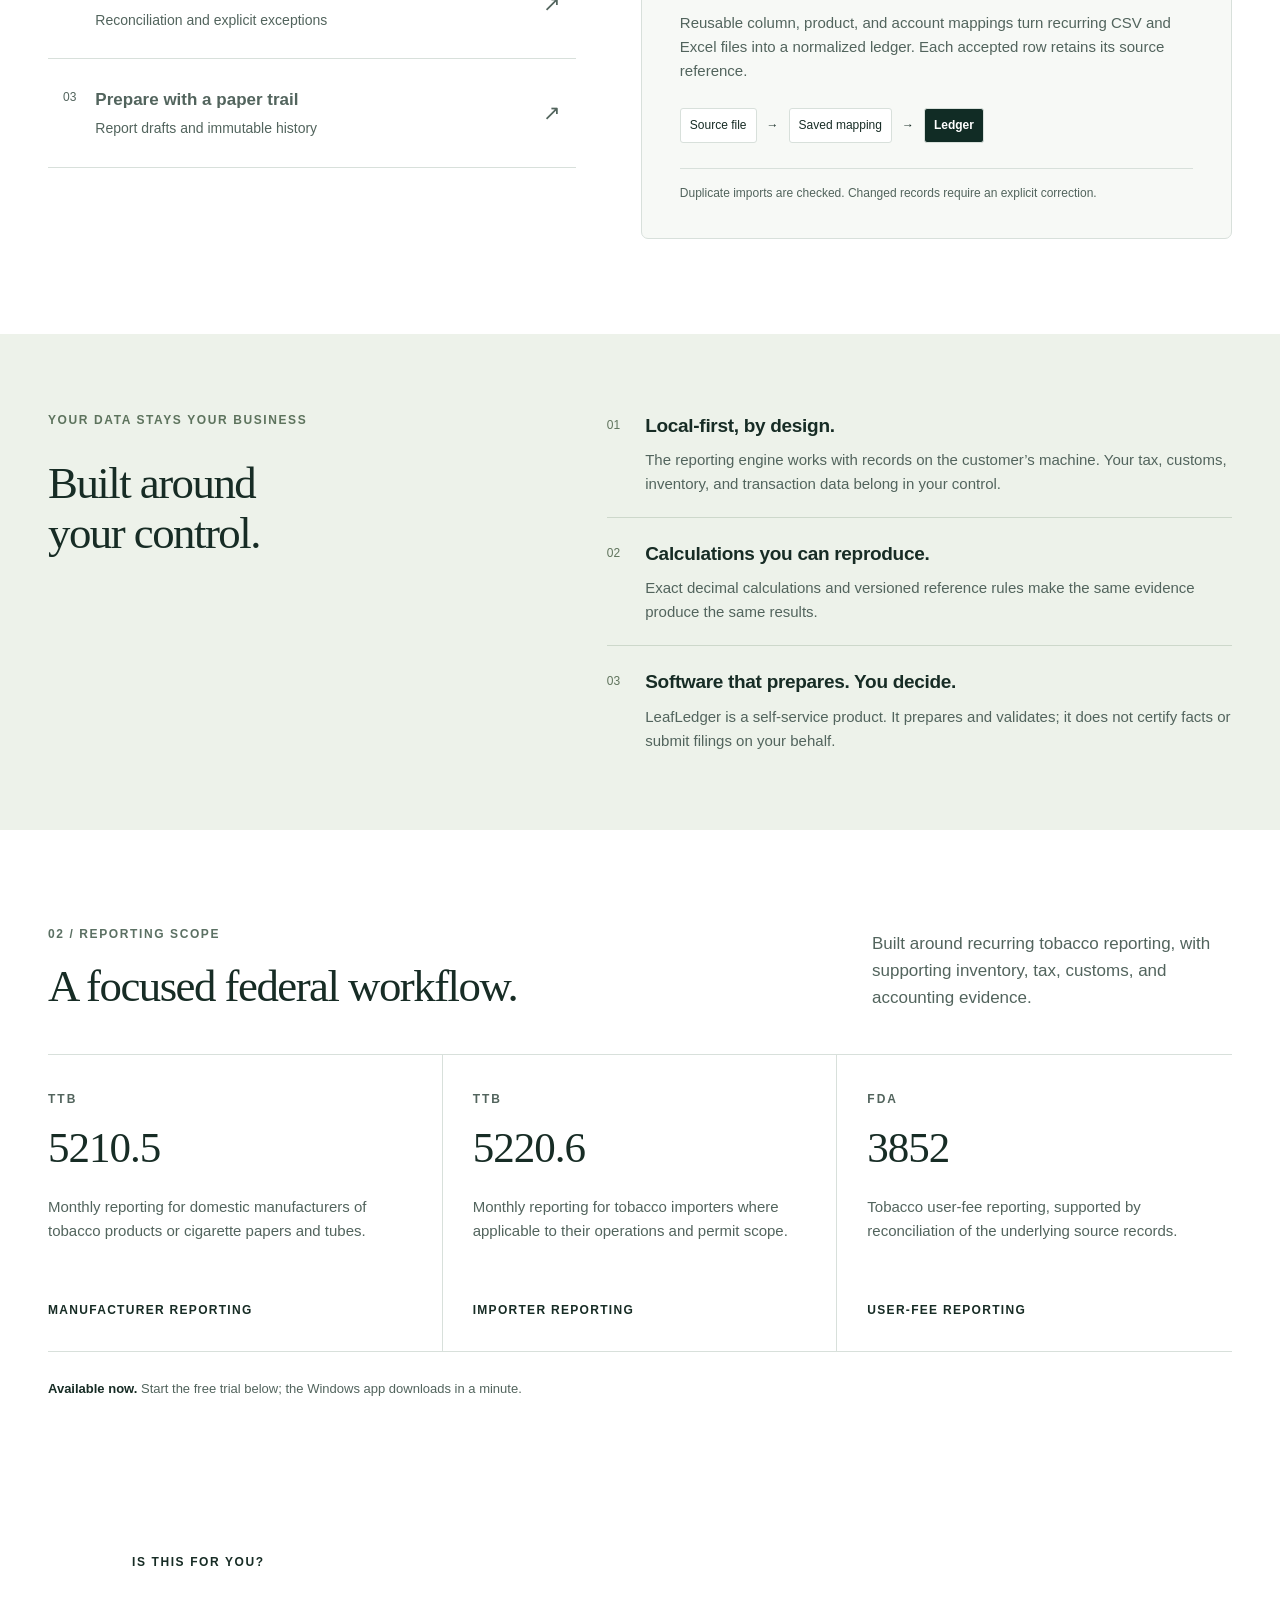
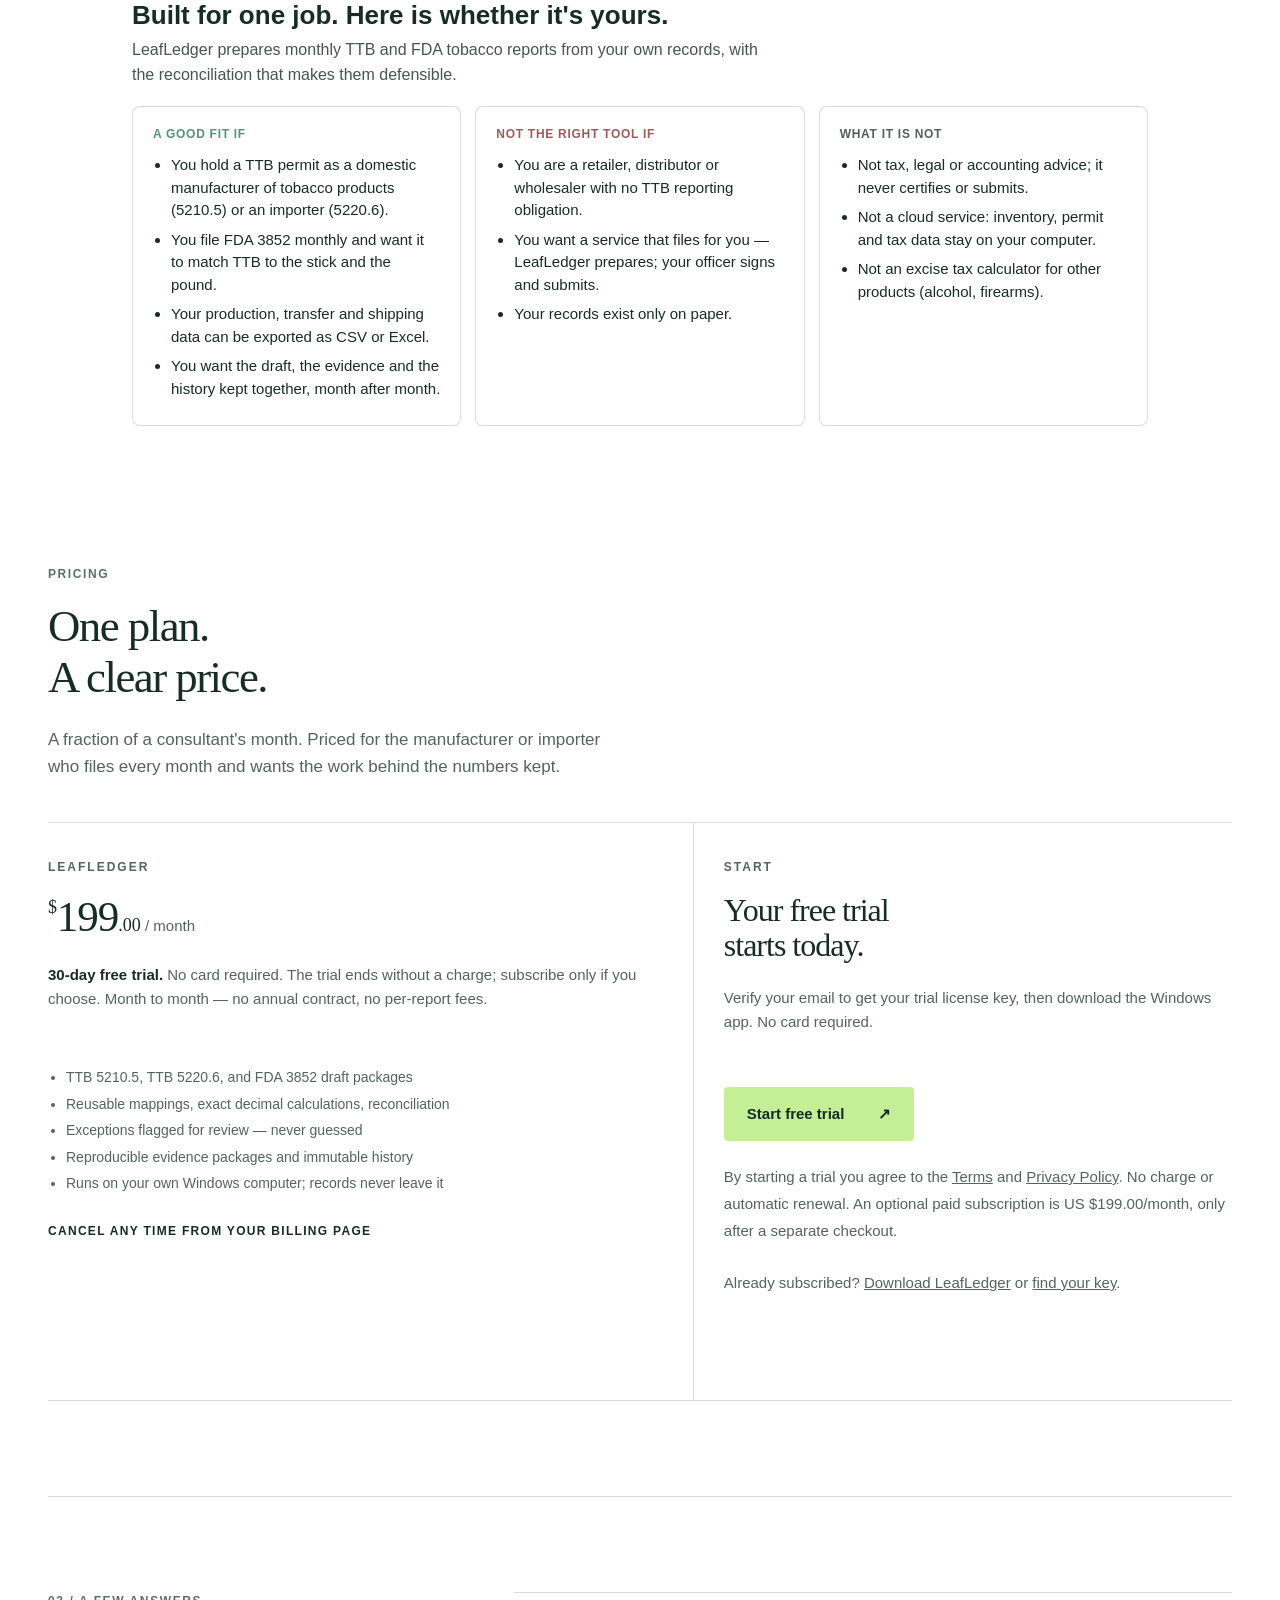
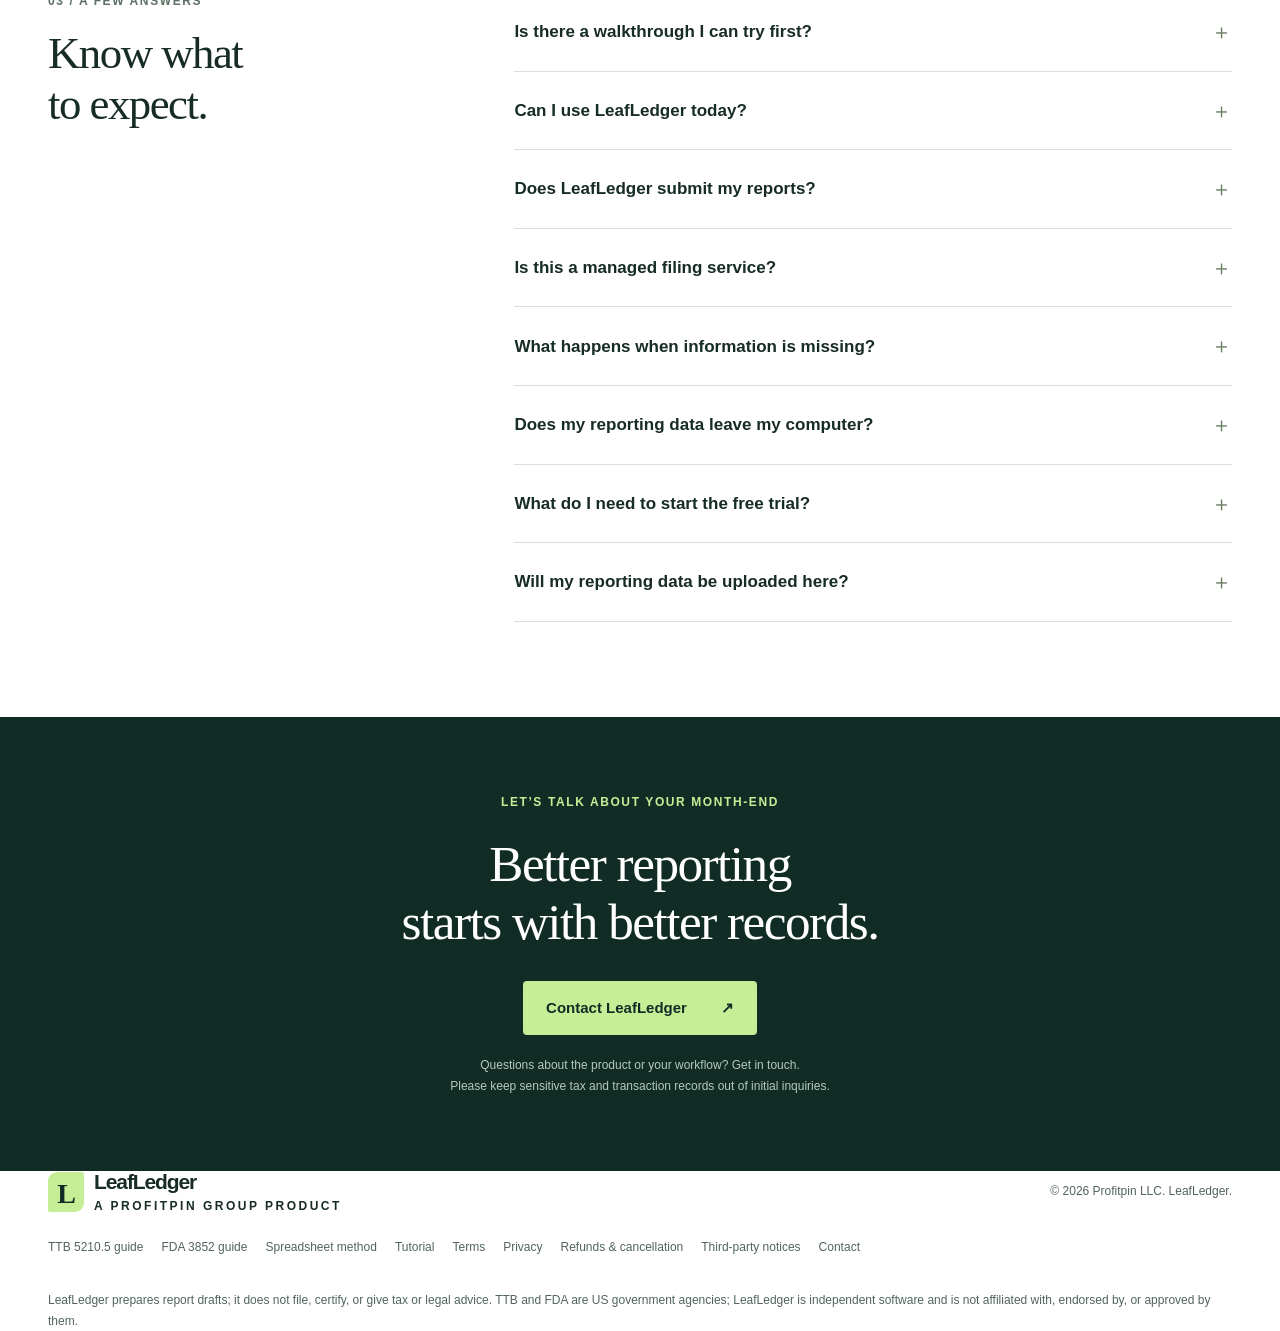
==== commit cb650c09: "State product purpose directly in homepage headline" ====
--- a/index.html
+++ b/index.html
@@ -27,7 +27,7 @@
       <section class="hero wrap" aria-labelledby="hero-title">
         <div class="hero-copy">
           <p class="eyebrow"><span class="status-label">AVAILABLE NOW</span> MADE FOR MONTH-END</p>
-          <h1 id="hero-title">Your numbers.<br>Your records.<br><em>A clearer month-end.</em></h1>
+          <h1 id="hero-title">Monthly tobacco reporting.<br><em>Prepare TTB and FDA report drafts.</em></h1>
           <p class="hero-description">Tobacco reporting has enough moving parts. LeafLedger brings your monthly data, reconciliation, and report preparation into one local workflow.</p>
           <div class="hero-actions"><a class="button button-lime" href="#workflow">See how it works <span aria-hidden="true">↓</span></a><a class="button button-outline" href="mailto:support@getleafledger.com?subject=LeafLedger%20product%20inquiry">Talk to us <span aria-hidden="true">↗</span></a></div>
           <p class="hero-note">For domestic manufacturers and importers.<br>Built to keep customer reporting data on their own computer.</p><div class="search-task-links" style="margin-top:24px;max-width:42rem;line-height:1.7"><p style="margin:0 0 8px;font-weight:600">Start with your task</p><ul style="margin:0;padding-left:20px"><li><a href="./tobacco-monthly-reporting.html" style="text-decoration:underline;text-underline-offset:3px">Choose your tobacco reporting workflow</a></li><li><a href="./ttb-5210-5-monthly-report.html" style="text-decoration:underline;text-underline-offset:3px">Prepare a TTB 5210.5 draft</a></li><li><a href="./fda-3852-tobacco-user-fee-report.html" style="text-decoration:underline;text-underline-offset:3px">Prepare FDA 3852 source records</a></li></ul></div>
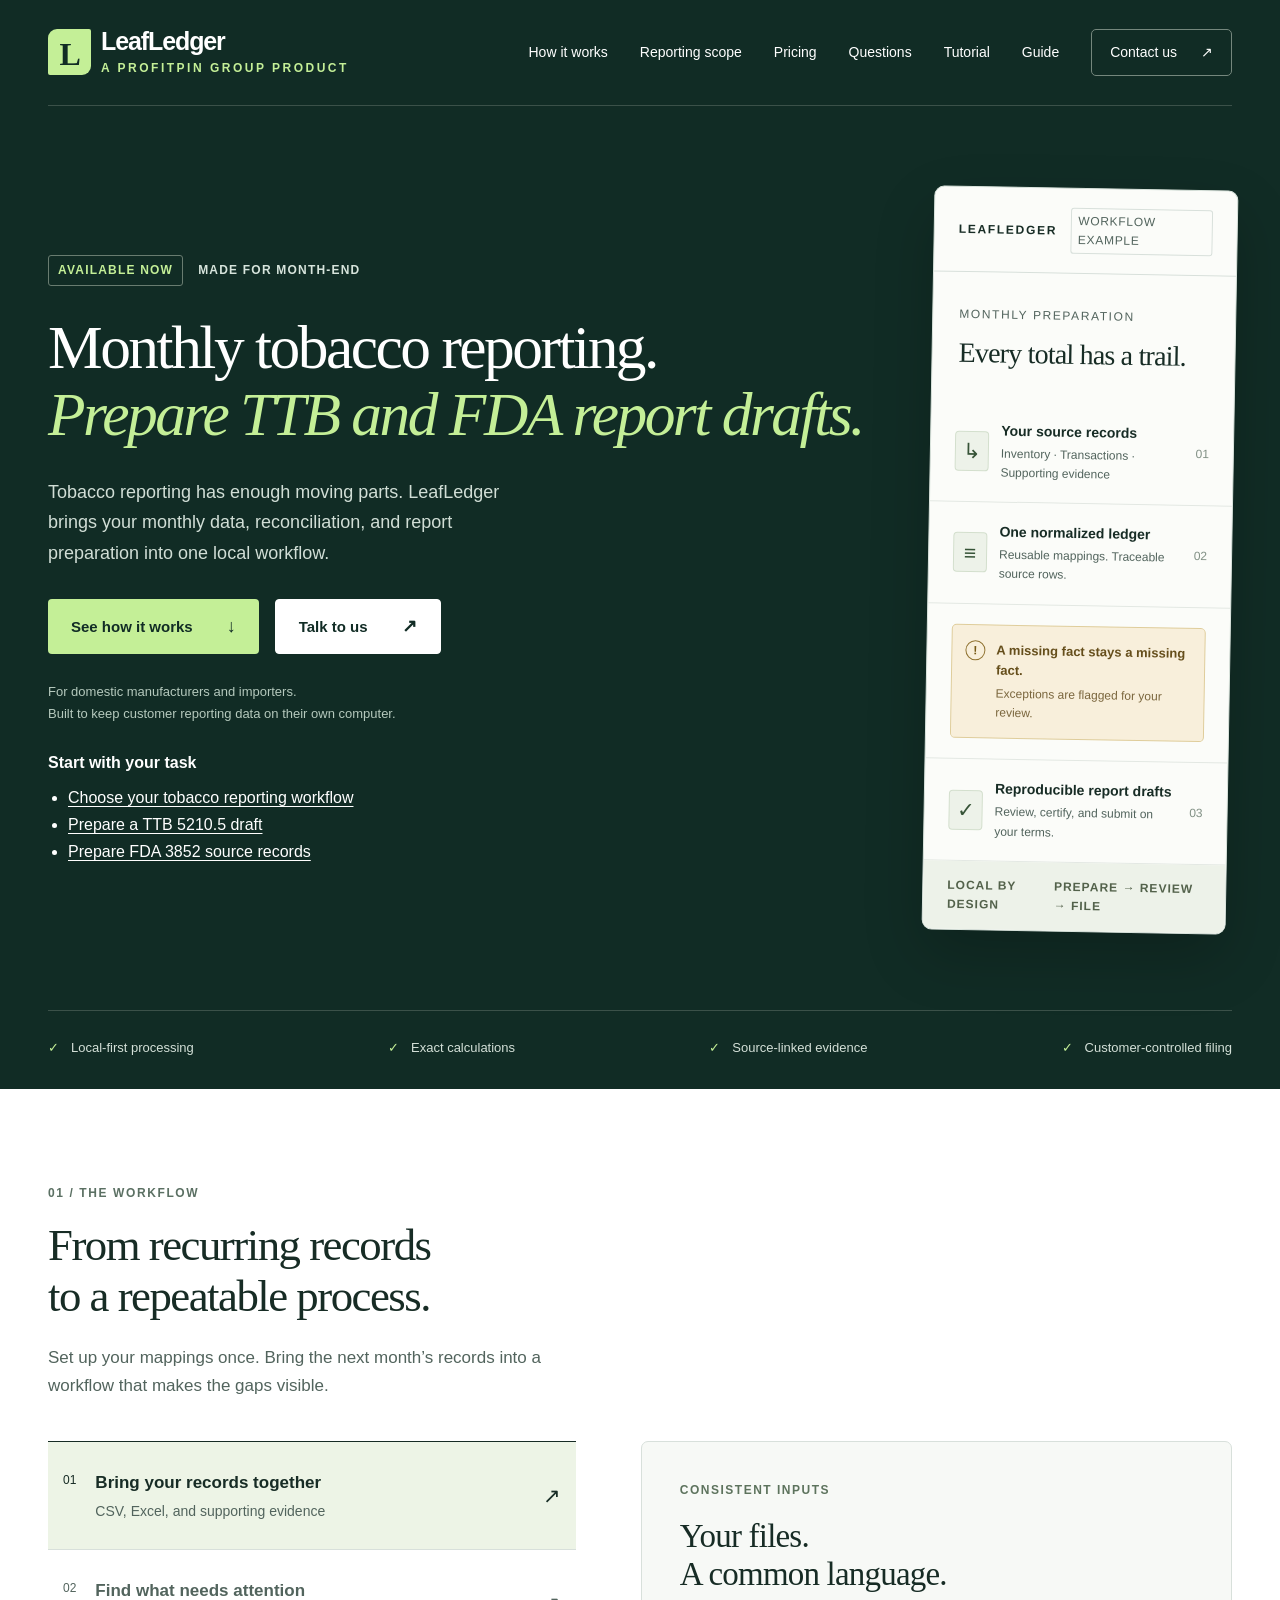
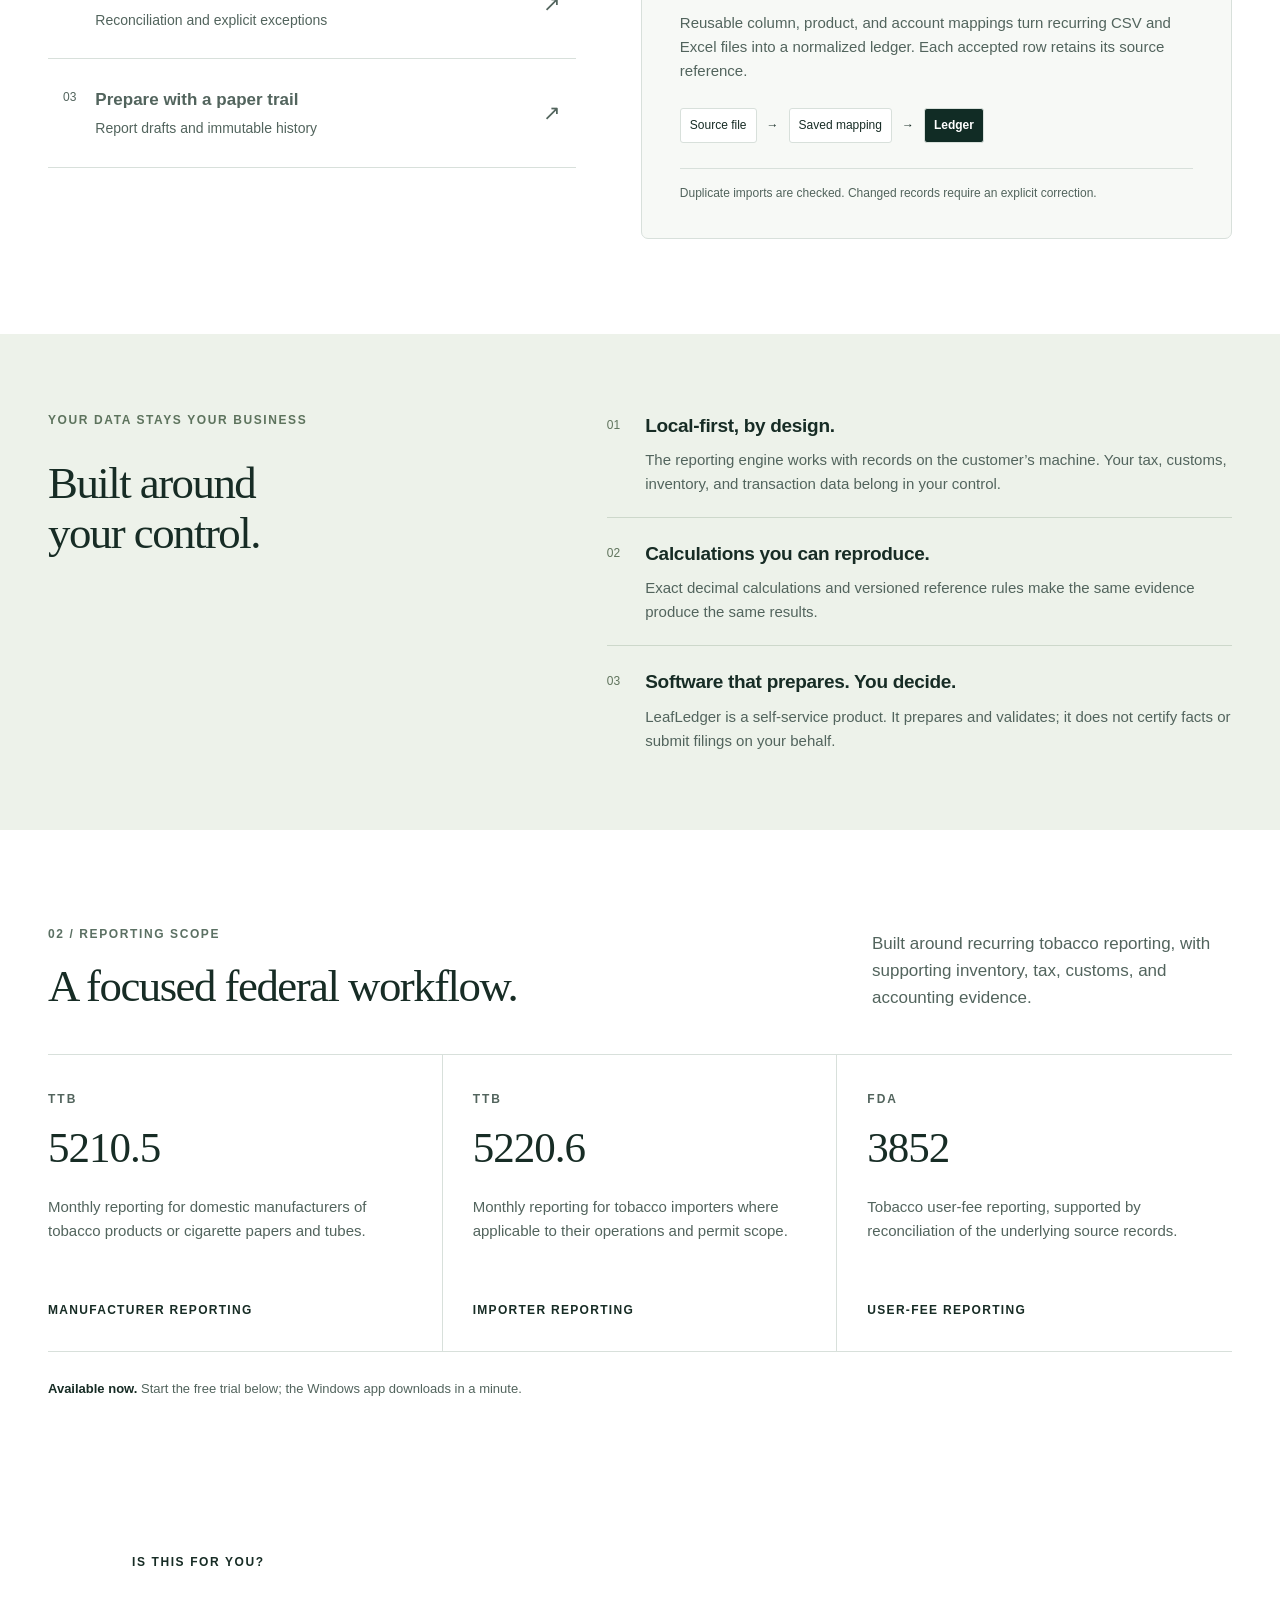
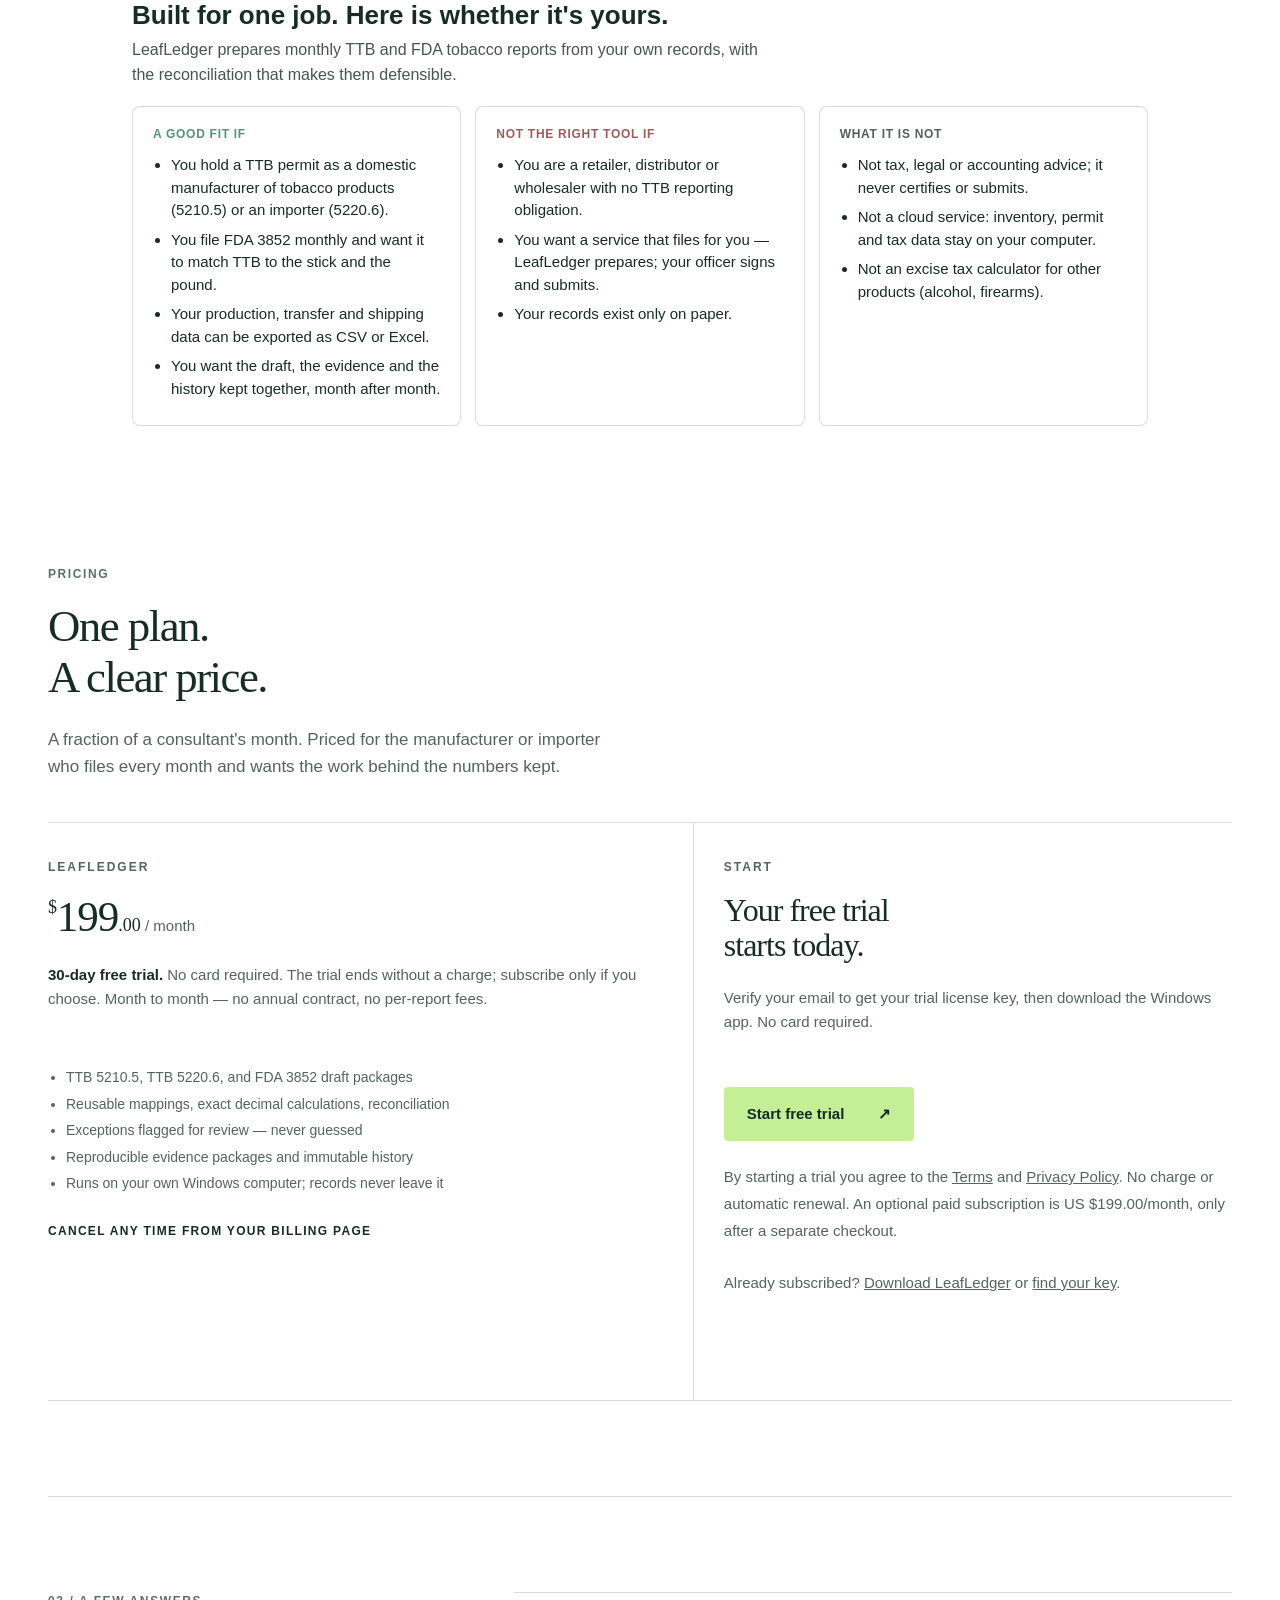
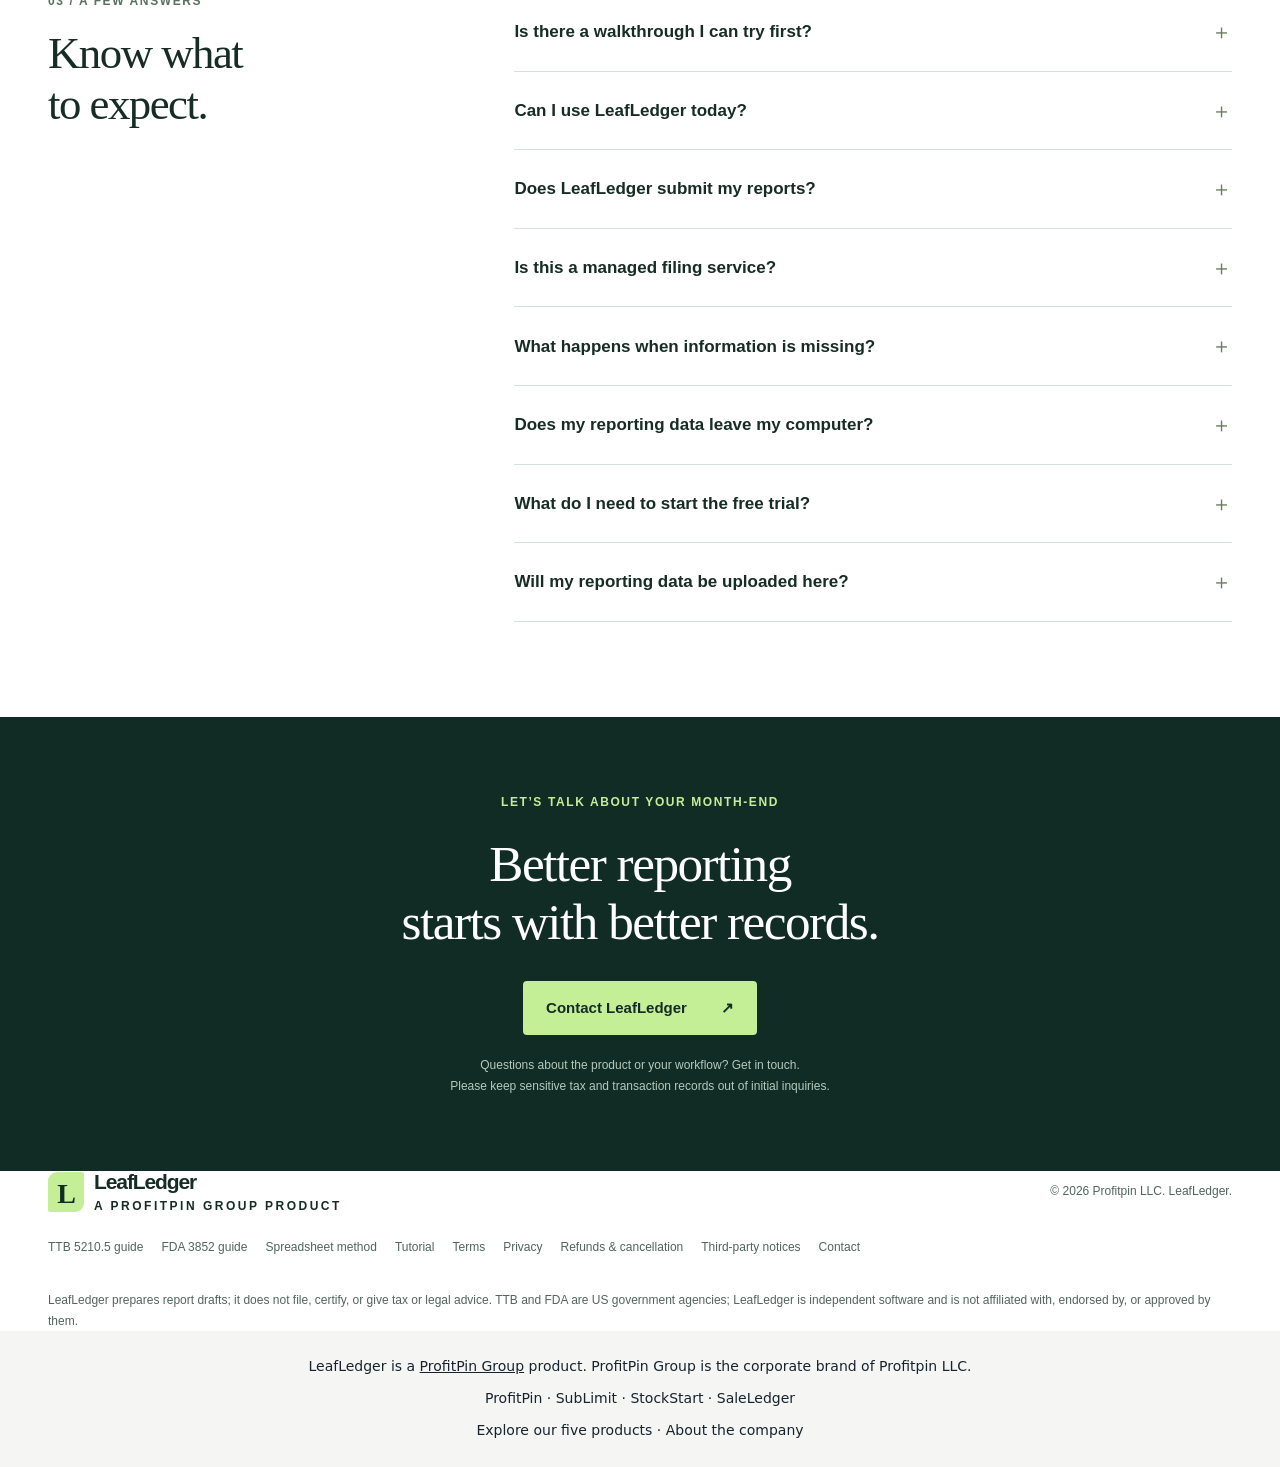
==== commit cc8a2eb1: "Connect product to the five-product ProfitPin Group portfolio" ====
--- a/index.html
+++ b/index.html
@@ -1,113 +1,116 @@
-<!doctype html>
-<html lang="en">
-<head>
-  <meta charset="utf-8"><meta name="viewport" content="width=device-width,initial-scale=1">
-  <title>Tobacco Reporting &amp; Reconciliation Software | LeafLedger</title>
-  <meta name="description" content="Windows software that reconciles your monthly tobacco records and prepares TTB 5210.5, TTB 5220.6 and FDA 3852 report drafts with a full paper trail. Runs on your own computer. $199/month, 30-day no-card trial.">
-  <meta name="theme-color" content="#112c25">
-  <link rel="canonical" href="https://getleafledger.com/">
-  <meta property="og:title" content="Tobacco Reporting &amp; Reconciliation Software | LeafLedger">
-  <meta property="og:description" content="Windows software that reconciles your monthly tobacco records and prepares TTB 5210.5, TTB 5220.6 and FDA 3852 report drafts with a full paper trail. Runs on your own computer. $199/month, 30-day no-card trial.">
-  <meta property="og:type" content="website"><meta property="og:url" content="https://getleafledger.com/">
-  <link rel="icon" href="/icon-512.png" type="image/png">
-  <link rel="stylesheet" href="./styles.css"><script src="./script.js" defer></script>
-  <script type="application/ld+json">{"@context": "https://schema.org", "@type": "SoftwareApplication", "name": "LeafLedger", "url": "https://getleafledger.com/", "applicationCategory": "BusinessApplication", "operatingSystem": "Windows 10, Windows 11", "description": "Windows software that reconciles your monthly tobacco records and prepares TTB 5210.5, TTB 5220.6 and FDA 3852 report drafts with a full paper trail. Runs on your own computer. $199/month, 30-day no-card trial.", "publisher": {"@type": "Organization", "name": "Profitpin LLC", "url": "https://profitpingroup.com/"}, "offers": {"@type": "Offer", "price": "199.00", "priceCurrency": "USD", "url": "https://getleafledger.com/", "description": "30-day no-card trial; optional paid monthly subscription", "availability": "https://schema.org/InStock"}}</script>
-<script type="application/ld+json">{"@context": "https://schema.org", "@type": "FAQPage", "mainEntity": [{"@type": "Question", "name": "Is there a walkthrough I can try first?", "acceptedAnswer": {"@type": "Answer", "text": "Yes. Your first month is a five-minute narrated tour of the Windows application with a downloadable practice workspace of fictional records. Nothing in it is a real business and nothing it produces can be filed."}}, {"@type": "Question", "name": "Can I use LeafLedger today?", "acceptedAnswer": {"@type": "Answer", "text": "Yes. Start the free trial on this page, download the Windows installer from the next screen and you are reconciling within minutes. Month to month, cancel any time."}}, {"@type": "Question", "name": "Does LeafLedger submit my reports?", "acceptedAnswer": {"@type": "Answer", "text": "No. LeafLedger prepares and validates supported report drafts. The customer reviews the results and remains responsible for filing, signatures, and any required officer certification."}}, {"@type": "Question", "name": "Is this a managed filing service?", "acceptedAnswer": {"@type": "Answer", "text": "No. LeafLedger is software customers operate themselves, using their recurring business records. It is not a consulting or outsourced filing service."}}, {"@type": "Question", "name": "What happens when information is missing?", "acceptedAnswer": {"@type": "Answer", "text": "The engine flags missing or inconsistent information for review. It does not guess product classes, transaction types, tax amounts, permit identities, or unit conversions. An explicit zero-activity declaration is treated differently from missing data."}}, {"@type": "Question", "name": "Does my reporting data leave my computer?", "acceptedAnswer": {"@type": "Answer", "text": "No. LeafLedger processes your records and prepares drafts locally; nothing is uploaded as part of preparing a month. The app makes one small call about every six hours — sending only your license key — to confirm your subscription is active. If you're offline, it keeps working for a week on the last confirmation, and your archived months stay readable regardless."}}, {"@type": "Question", "name": "What do I need to start the free trial?", "acceptedAnswer": {"@type": "Answer", "text": "Your email address and a Windows computer. Verify your email to receive your trial license key, then download and activate the app. No card or automatic renewal."}}, {"@type": "Question", "name": "Will my reporting data be uploaded here?", "acceptedAnswer": {"@type": "Answer", "text": "No. This website provides product information and a way to contact us. It does not accept transaction files or prepare filings. The product is designed to process reporting records locally on your computer."}}]}</script>
-  <link rel="apple-touch-icon" href="/icon-512.png">
-</head>
-<body>
-  <a class="skip" href="#main">Skip to content</a>
-  <div class="dark-opening">
-    <header class="header wrap">
-      <a class="brand" href="#" aria-label="LeafLedger home"><span class="brand-mark" aria-hidden="true">L</span><span class="brand-wordmark"><span>LeafLedger</span><small>A PROFITPIN GROUP PRODUCT</small></span></a>
-      <button class="menu-toggle" aria-expanded="false" aria-controls="navigation">Menu <span aria-hidden="true">＋</span></button>
-      <nav id="navigation" aria-label="Main navigation"><a href="#workflow">How it works</a><a href="#coverage">Reporting scope</a><a href="#pricing">Pricing</a><a href="#questions">Questions</a><a href="./tutorial.html">Tutorial</a><a href="./ttb-5210-5-monthly-report.html">Guide</a><a class="nav-contact" href="mailto:support@getleafledger.com">Contact us <span aria-hidden="true">↗</span></a></nav>
-    </header>
-    </div><main id="main"><div class="dark-opening">
-      <section class="hero wrap" aria-labelledby="hero-title">
-        <div class="hero-copy">
-          <p class="eyebrow"><span class="status-label">AVAILABLE NOW</span> MADE FOR MONTH-END</p>
-          <h1 id="hero-title">Monthly tobacco reporting.<br><em>Prepare TTB and FDA report drafts.</em></h1>
-          <p class="hero-description">Tobacco reporting has enough moving parts. LeafLedger brings your monthly data, reconciliation, and report preparation into one local workflow.</p>
-          <div class="hero-actions"><a class="button button-lime" href="#workflow">See how it works <span aria-hidden="true">↓</span></a><a class="button button-outline" href="mailto:support@getleafledger.com?subject=LeafLedger%20product%20inquiry">Talk to us <span aria-hidden="true">↗</span></a></div>
-          <p class="hero-note">For domestic manufacturers and importers.<br>Built to keep customer reporting data on their own computer.</p><div class="search-task-links" style="margin-top:24px;max-width:42rem;line-height:1.7"><p style="margin:0 0 8px;font-weight:600">Start with your task</p><ul style="margin:0;padding-left:20px"><li><a href="./tobacco-monthly-reporting.html" style="text-decoration:underline;text-underline-offset:3px">Choose your tobacco reporting workflow</a></li><li><a href="./ttb-5210-5-monthly-report.html" style="text-decoration:underline;text-underline-offset:3px">Prepare a TTB 5210.5 draft</a></li><li><a href="./fda-3852-tobacco-user-fee-report.html" style="text-decoration:underline;text-underline-offset:3px">Prepare FDA 3852 source records</a></li></ul></div>
-        </div>
-        <div class="ledger-visual" aria-label="Illustrative reporting workflow">
-          <div class="ledger-top"><span class="mini-brand">LEAFLEDGER</span><span class="sample-tag">WORKFLOW EXAMPLE</span></div>
-          <div class="ledger-heading"><span>MONTHLY PREPARATION</span><h2>Every total has a trail.</h2></div>
-          <div class="file-row"><span class="file-icon" aria-hidden="true">↳</span><div><strong>Your source records</strong><span>Inventory · Transactions · Supporting evidence</span></div><span class="step-index">01</span></div>
-          <div class="file-row"><span class="file-icon" aria-hidden="true">≡</span><div><strong>One normalized ledger</strong><span>Reusable mappings. Traceable source rows.</span></div><span class="step-index">02</span></div>
-          <div class="example-exception"><span aria-hidden="true">!</span><div><strong>A missing fact stays a missing fact.</strong><p>Exceptions are flagged for your review.</p></div></div>
-          <div class="file-row final-row"><span class="file-icon" aria-hidden="true">✓</span><div><strong>Reproducible report drafts</strong><span>Review, certify, and submit on your terms.</span></div><span class="step-index">03</span></div>
-          <div class="ledger-bottom"><span>LOCAL BY DESIGN</span><span>PREPARE → REVIEW → FILE</span></div>
-        </div>
-      </section>
-      <div class="principles wrap"><span>Local-first processing</span><span>Exact calculations</span><span>Source-linked evidence</span><span>Customer-controlled filing</span></div>
-  </div>
-      <section class="section workflow wrap" id="workflow" aria-labelledby="workflow-title">
-        <div class="section-intro"><p class="eyebrow">01 / THE WORKFLOW</p><h2 id="workflow-title">From recurring records<br>to a repeatable process.</h2><p>Set up your mappings once. Bring the next month’s records into a workflow that makes the gaps visible.</p></div>
-        <div class="workflow-layout">
-          <div class="workflow-tabs" role="tablist" aria-label="Reporting workflow steps" aria-orientation="vertical">
-            <button id="tab-import" role="tab" aria-selected="true" aria-controls="panel-import" data-tab="import"><span>01</span><div><strong>Bring your records together</strong><small>CSV, Excel, and supporting evidence</small></div><b aria-hidden="true">↗</b></button>
-            <button id="tab-reconcile" role="tab" aria-selected="false" aria-controls="panel-reconcile" tabindex="-1" data-tab="reconcile"><span>02</span><div><strong>Find what needs attention</strong><small>Reconciliation and explicit exceptions</small></div><b aria-hidden="true">↗</b></button>
-            <button id="tab-prepare" role="tab" aria-selected="false" aria-controls="panel-prepare" tabindex="-1" data-tab="prepare"><span>03</span><div><strong>Prepare with a paper trail</strong><small>Report drafts and immutable history</small></div><b aria-hidden="true">↗</b></button>
-          </div>
-          <div class="workflow-panel" id="panel-import" role="tabpanel" aria-labelledby="tab-import" tabindex="0"><span class="panel-label">CONSISTENT INPUTS</span><h3>Your files.<br>A common language.</h3><p>Reusable column, product, and account mappings turn recurring CSV and Excel files into a normalized ledger. Each accepted row retains its source reference.</p><div class="mapping-line"><span>Source file</span><span aria-hidden="true">→</span><span>Saved mapping</span><span aria-hidden="true">→</span><strong>Ledger</strong></div><p class="panel-footnote">Duplicate imports are checked. Changed records require an explicit correction.</p></div>
-          <div class="workflow-panel" id="panel-reconcile" role="tabpanel" aria-labelledby="tab-reconcile" tabindex="0" hidden><span class="panel-label">FLAG BEFORE YOU GUESS</span><h3>Make the gaps<br>impossible to miss.</h3><p>Compare source records and calculated totals. Missing documents, unmapped accounts, unknown products, and conflicting values stay visible for customer resolution.</p><div class="exception-labels"><span>Missing input</span><span>Conflict</span><span>Out of balance</span></div><p class="panel-footnote">No invented classifications, tax amounts, permit details, or conversion factors.</p></div>
-          <div class="workflow-panel" id="panel-prepare" role="tabpanel" aria-labelledby="tab-prepare" tabindex="0" hidden><span class="panel-label">REPRODUCIBLE OUTPUTS</span><h3>Keep the work<br>behind the report.</h3><p>Prepare supported report drafts and a local evidence package. Corrections create new versions, preserving the original records and the decisions behind each preparation.</p><div class="mapping-line"><span>Drafts</span><span>+</span><span>Evidence</span><span>+</span><strong>History</strong></div><p class="panel-footnote">You retain responsibility for final review, certification, and submission.</p></div>
-        </div>
-      </section>
-      <section class="ownership-section">
-        <div class="wrap ownership-grid"><div><p class="eyebrow">YOUR DATA STAYS YOUR BUSINESS</p><h2>Built around<br>your control.</h2></div><div class="ownership-points"><article><span>01</span><div><h3>Local-first, by design.</h3><p>The reporting engine works with records on the customer’s machine. Your tax, customs, inventory, and transaction data belong in your control.</p></div></article><article><span>02</span><div><h3>Calculations you can reproduce.</h3><p>Exact decimal calculations and versioned reference rules make the same evidence produce the same results.</p></div></article><article><span>03</span><div><h3>Software that prepares. You decide.</h3><p>LeafLedger is a self-service product. It prepares and validates; it does not certify facts or submit filings on your behalf.</p></div></article></div></div>
-      </section>
-      <section class="section wrap" id="coverage" aria-labelledby="coverage-title">
-        <div class="section-intro coverage-intro"><div><p class="eyebrow">02 / REPORTING SCOPE</p><h2 id="coverage-title">A focused federal workflow.</h2></div><p>Built around recurring tobacco reporting, with supporting inventory, tax, customs, and accounting evidence.</p></div>
-        <div class="report-grid"><article><span class="report-agency">TTB</span><h3>5210.5</h3><p>Monthly reporting for domestic manufacturers of tobacco products or cigarette papers and tubes.</p><span class="report-caption">MANUFACTURER REPORTING</span></article><article><span class="report-agency">TTB</span><h3>5220.6</h3><p>Monthly reporting for tobacco importers where applicable to their operations and permit scope.</p><span class="report-caption">IMPORTER REPORTING</span></article><article><span class="report-agency">FDA</span><h3>3852</h3><p>Tobacco user-fee reporting, supported by reconciliation of the underlying source records.</p><span class="report-caption">USER-FEE REPORTING</span></article></div>
-        <p class="scope-note"><strong>Available now.</strong> Start the free trial below; the Windows app downloads in a minute.</p>
-      </section>
-      
-<section class="fit" id="fit"><style>
-.fit{padding:44px 0}.fit .fit-wrap{max-width:1080px;margin:0 auto;padding:0 32px}
-.fit h2{font-size:26px;line-height:1.2;margin:0 0 6px}.fit .fit-lede{opacity:.8;max-width:640px;margin:0 0 18px}
-.fit-grid{display:grid;grid-template-columns:repeat(3,1fr);gap:14px}
-.fit-col{border:1px solid rgba(0,0,0,.15);border-radius:8px;padding:18px 20px;background:rgba(255,255,255,.55)}
-.fit-col h3{font-size:12px;letter-spacing:.06em;text-transform:uppercase;margin:0 0 10px;opacity:.75}
-.fit-col ul{margin:0;padding-left:18px}.fit-col li{margin-bottom:7px;font-size:15px;line-height:1.5}
-.fit-col.yes h3{color:#1f6f4a}.fit-col.no h3{color:#7a2626}
-@media(max-width:800px){.fit-grid{grid-template-columns:1fr}.fit .fit-wrap{padding:0 20px}}
-</style>
-  <div class="fit-wrap">
-    <p class="eyebrow">IS THIS FOR YOU?</p>
-    <h2>Built for one job. Here is whether it's yours.</h2>
-    <p class="fit-lede">LeafLedger prepares monthly TTB and FDA tobacco reports from your own records, with the reconciliation that makes them defensible.</p>
-    <div class="fit-grid">
-      <div class="fit-col yes"><h3>A good fit if</h3><ul><li>You hold a TTB permit as a domestic manufacturer of tobacco products (5210.5) or an importer (5220.6).</li><li>You file FDA 3852 monthly and want it to match TTB to the stick and the pound.</li><li>Your production, transfer and shipping data can be exported as CSV or Excel.</li><li>You want the draft, the evidence and the history kept together, month after month.</li></ul></div>
-      <div class="fit-col no"><h3>Not the right tool if</h3><ul><li>You are a retailer, distributor or wholesaler with no TTB reporting obligation.</li><li>You want a service that files for you — LeafLedger prepares; your officer signs and submits.</li><li>Your records exist only on paper.</li></ul></div>
-      <div class="fit-col"><h3>What it is not</h3><ul><li>Not tax, legal or accounting advice; it never certifies or submits.</li><li>Not a cloud service: inventory, permit and tax data stay on your computer.</li><li>Not an excise tax calculator for other products (alcohol, firearms).</li></ul></div>
-    </div>
-  </div>
-</section>
-<section class="section wrap" id="pricing" aria-labelledby="pricing-title"><div class="section-intro"><p class="eyebrow">PRICING</p><h2 id="pricing-title">One plan.<br>A clear price.</h2><p>A fraction of a consultant's month. Priced for the manufacturer or importer who files every month and wants the work behind the numbers kept.</p></div>
-        <div class="report-grid" style="grid-template-columns:1.2fr 1fr">
-          <article><span class="report-agency">LEAFLEDGER</span><h3><span class="price-cur">$</span>199<span class="price-dec">.00</span><span style="font-family:Arial,sans-serif;font-size:15px;letter-spacing:0;color:var(--muted)"> / month</span></h3><p><strong style="color:var(--ink)">30-day free trial.</strong> No card required. The trial ends without a charge; subscribe only if you choose. Month to month — no annual contract, no per-report fees.</p><ul style="padding-left:18px;color:var(--muted);font-size:14px;line-height:1.9;margin:0 0 20px"><li>TTB 5210.5, TTB 5220.6, and FDA 3852 draft packages</li><li>Reusable mappings, exact decimal calculations, reconciliation</li><li>Exceptions flagged for review — never guessed</li><li>Reproducible evidence packages and immutable history</li><li>Runs on your own Windows computer; records never leave it</li></ul><span class="report-caption">CANCEL ANY TIME FROM YOUR BILLING PAGE</span></article>
-          <article><span class="report-agency">START</span><h3 style="font-size:32px">Your free trial<br>starts today.</h3><p>Verify your email to get your trial license key, then download the Windows app. No card required.</p><a class="button button-lime" href="https://license.getleafledger.com/trial">Start free trial <span aria-hidden="true">↗</span></a><p class="scope-note" style="margin-top:22px">By starting a trial you agree to the <a href="./terms.html" style="text-decoration:underline">Terms</a> and <a href="./privacy.html" style="text-decoration:underline">Privacy Policy</a>. No charge or automatic renewal. An optional paid subscription is US $199.00/month, only after a separate checkout.</p><p class="scope-note" style="margin-top:10px">Already subscribed? <a href="https://github.com/abelgugsa01-star/getleafledger.com/releases/latest/download/LeafLedger-Setup.exe" style="text-decoration:underline">Download LeafLedger</a> or <a href="./welcome.html" style="text-decoration:underline">find your key</a>.</p></article>
-        </div>
-      </section>
-      <section class="section faq-section wrap" id="questions" aria-labelledby="faq-title"><div><p class="eyebrow">03 / A FEW ANSWERS</p><h2 id="faq-title">Know what<br>to expect.</h2></div><div class="faq-list">
-        <details><summary>Is there a walkthrough I can try first?<span aria-hidden="true">＋</span></summary><p>Yes. <a href="./tutorial.html" style="text-decoration:underline">Your first month</a> is a five-minute narrated tour of the Windows application with a downloadable practice workspace of fictional records. Nothing in it is a real business and nothing it produces can be filed.</p></details>
-        <details><summary>Can I use LeafLedger today?<span aria-hidden="true">＋</span></summary><p>Yes. Start the free trial on this page, download the Windows installer from the next screen and you are reconciling within minutes. Month to month, cancel any time.</p></details>
-        <details><summary>Does LeafLedger submit my reports?<span aria-hidden="true">＋</span></summary><p>No. LeafLedger prepares and validates supported report drafts. The customer reviews the results and remains responsible for filing, signatures, and any required officer certification.</p></details>
-        <details><summary>Is this a managed filing service?<span aria-hidden="true">＋</span></summary><p>No. LeafLedger is software customers operate themselves, using their recurring business records. It is not a consulting or outsourced filing service.</p></details>
-        <details><summary>What happens when information is missing?<span aria-hidden="true">＋</span></summary><p>The engine flags missing or inconsistent information for review. It does not guess product classes, transaction types, tax amounts, permit identities, or unit conversions. An explicit zero-activity declaration is treated differently from missing data.</p></details>
-        <details><summary>Does my reporting data leave my computer?<span aria-hidden="true">＋</span></summary><p>No. LeafLedger processes your records and prepares drafts locally; nothing is uploaded as part of preparing a month. The app makes one small call about every six hours — sending only your license key — to confirm your subscription is active. If you're offline, it keeps working for a week on the last confirmation, and your archived months stay readable regardless.</p></details>
-        <details><summary>What do I need to start the free trial?<span aria-hidden="true">＋</span></summary><p>Your email address and a Windows computer. Verify your email to receive your trial license key, then download and activate the app. No card or automatic renewal.</p></details>
-        <details><summary>Will my reporting data be uploaded here?<span aria-hidden="true">＋</span></summary><p>No. This website provides product information and a way to contact us. It does not accept transaction files or prepare filings. The product is designed to process reporting records locally on your computer.</p></details>
-      </div></section>
-      <section class="contact-section" id="contact"><div class="wrap contact-inner"><p class="eyebrow">LET’S TALK ABOUT YOUR MONTH-END</p><h2>Better reporting<br>starts with better records.</h2><a class="button button-lime" href="mailto:support@getleafledger.com?subject=LeafLedger%20product%20inquiry">Contact LeafLedger <span aria-hidden="true">↗</span></a><p>Questions about the product or your workflow? Get in touch.<br>Please keep sensitive tax and transaction records out of initial inquiries.</p></div></section>
-    </main>
-    <footer class="wrap footer" style="flex-wrap:wrap"><a class="brand" href="#"><span class="brand-mark" aria-hidden="true">L</span><span class="brand-wordmark"><span>LeafLedger</span><small>A PROFITPIN GROUP PRODUCT</small></span></a><p>© 2026 Profitpin LLC. LeafLedger.</p><span style="display:flex;gap:18px;flex-wrap:wrap"><a href="./ttb-5210-5-monthly-report.html">TTB 5210.5 guide</a><a href="./fda-3852-tobacco-user-fee-report.html">FDA 3852 guide</a><a href="./ttb-5210-5-spreadsheet-template.html">Spreadsheet method</a><a href="./tutorial.html">Tutorial</a><a href="./terms.html">Terms</a><a href="./privacy.html">Privacy</a><a href="./refunds.html">Refunds &amp; cancellation</a><a href="./licenses.html">Third-party notices</a><a href="mailto:support@getleafledger.com">Contact</a></span><p style="width:100%;font-size:12px;color:var(--muted);line-height:1.7;margin-top:8px">LeafLedger prepares report drafts; it does not file, certify, or give tax or legal advice. TTB and FDA are US government agencies; LeafLedger is independent software and is not affiliated with, endorsed by, or approved by them.</p></footer>
-<script src="/lead-source.js" defer></script></body>
-</html>
-
-
-
+<!doctype html>
+<html lang="en">
+<head>
+  <meta charset="utf-8"><meta name="viewport" content="width=device-width,initial-scale=1">
+  <title>LeafLedger | Tobacco Reporting Software for TTB and FDA Drafts</title>
+  <meta name="description" content="LeafLedger helps tobacco manufacturers and importers reconcile monthly records and prepare supported TTB and FDA report drafts on Windows. 30-day no-card trial.">
+  <meta name="theme-color" content="#112c25">
+  <link rel="canonical" href="https://getleafledger.com/">
+  <meta property="og:title" content="LeafLedger | Tobacco Reporting Software for TTB and FDA Drafts">
+  <meta property="og:description" content="LeafLedger helps tobacco manufacturers and importers reconcile monthly records and prepare supported TTB and FDA report drafts on Windows. 30-day no-card trial.">
+  <meta property="og:type" content="website"><meta property="og:url" content="https://getleafledger.com/">
+  <link rel="icon" href="/icon-512.png" type="image/png">
+  <link rel="stylesheet" href="./styles.css"><script src="./script.js" defer></script>
+  <script type="application/ld+json">{"@context":"https://schema.org","@type":"SoftwareApplication","name":"LeafLedger","url":"https://getleafledger.com/","applicationCategory":"BusinessApplication","operatingSystem":"Windows 10, Windows 11","description":"Windows software that reconciles your monthly tobacco records and prepares TTB 5210.5, TTB 5220.6 and FDA 3852 report drafts with a full paper trail. Runs on your own computer. $199/month, 30-day no-card trial.","publisher":{"@type":"Organization","@id":"https://profitpingroup.com/#organization","name":"ProfitPin Group","legalName":"Profitpin LLC","alternateName":"ProfitPinGroup","url":"https://profitpingroup.com/"},"offers":{"@type":"Offer","price":"199.00","priceCurrency":"USD","url":"https://getleafledger.com/","description":"30-day no-card trial; optional paid monthly subscription","availability":"https://schema.org/InStock"},"@id":"https://getleafledger.com/#software"}</script>
+<script type="application/ld+json">{"@context":"https://schema.org","@type":"FAQPage","mainEntity":[{"@type":"Question","name":"Is there a walkthrough I can try first?","acceptedAnswer":{"@type":"Answer","text":"Yes. Your first month is a five-minute narrated tour of the Windows application with a downloadable practice workspace of fictional records. Nothing in it is a real business and nothing it produces can be filed."}},{"@type":"Question","name":"Can I use LeafLedger today?","acceptedAnswer":{"@type":"Answer","text":"Yes. Start the free trial on this page, download the Windows installer from the next screen and you are reconciling within minutes. Month to month, cancel any time."}},{"@type":"Question","name":"Does LeafLedger submit my reports?","acceptedAnswer":{"@type":"Answer","text":"No. LeafLedger prepares and validates supported report drafts. The customer reviews the results and remains responsible for filing, signatures, and any required officer certification."}},{"@type":"Question","name":"Is this a managed filing service?","acceptedAnswer":{"@type":"Answer","text":"No. LeafLedger is software customers operate themselves, using their recurring business records. It is not a consulting or outsourced filing service."}},{"@type":"Question","name":"What happens when information is missing?","acceptedAnswer":{"@type":"Answer","text":"The engine flags missing or inconsistent information for review. It does not guess product classes, transaction types, tax amounts, permit identities, or unit conversions. An explicit zero-activity declaration is treated differently from missing data."}},{"@type":"Question","name":"Does my reporting data leave my computer?","acceptedAnswer":{"@type":"Answer","text":"No. LeafLedger processes your records and prepares drafts locally; nothing is uploaded as part of preparing a month. The app makes one small call about every six hours — sending only your license key — to confirm your subscription is active. If you're offline, it keeps working for a week on the last confirmation, and your archived months stay readable regardless."}},{"@type":"Question","name":"What do I need to start the free trial?","acceptedAnswer":{"@type":"Answer","text":"Your email address and a Windows computer. Verify your email to receive your trial license key, then download and activate the app. No card or automatic renewal."}},{"@type":"Question","name":"Will my reporting data be uploaded here?","acceptedAnswer":{"@type":"Answer","text":"No. This website provides product information and a way to contact us. It does not accept transaction files or prepare filings. The product is designed to process reporting records locally on your computer."}}]}</script>
+  <link rel="apple-touch-icon" href="/icon-512.png">
+<script type="application/ld+json">{"@context":"https://schema.org","@type":"WebSite","@id":"https://getleafledger.com/#website","name":"LeafLedger","url":"https://getleafledger.com/","publisher":{"@type":"Organization","@id":"https://profitpingroup.com/#organization","name":"ProfitPin Group","legalName":"Profitpin LLC","alternateName":"ProfitPinGroup","url":"https://profitpingroup.com/"}}</script>
+</head>
+<body>
+  <a class="skip" href="#main">Skip to content</a>
+  <div class="dark-opening">
+    <header class="header wrap">
+      <a class="brand" href="#" aria-label="LeafLedger home"><span class="brand-mark" aria-hidden="true">L</span><span class="brand-wordmark"><span>LeafLedger</span><small>A PROFITPIN GROUP PRODUCT</small></span></a>
+      <button class="menu-toggle" aria-expanded="false" aria-controls="navigation">Menu <span aria-hidden="true">＋</span></button>
+      <nav id="navigation" aria-label="Main navigation"><a href="#workflow">How it works</a><a href="#coverage">Reporting scope</a><a href="#pricing">Pricing</a><a href="#questions">Questions</a><a href="./tutorial.html">Tutorial</a><a href="./ttb-5210-5-monthly-report.html">Guide</a><a class="nav-contact" href="mailto:support@getleafledger.com">Contact us <span aria-hidden="true">↗</span></a></nav>
+    </header>
+    </div><main id="main"><div class="dark-opening">
+      <section class="hero wrap" aria-labelledby="hero-title">
+        <div class="hero-copy">
+          <p class="eyebrow"><span class="status-label">AVAILABLE NOW</span> MADE FOR MONTH-END</p>
+          <h1 id="hero-title">Monthly tobacco reporting.<br><em>Prepare TTB and FDA report drafts.</em></h1>
+          <p class="hero-description">Tobacco reporting has enough moving parts. LeafLedger brings your monthly data, reconciliation, and report preparation into one local workflow.</p>
+          <div class="hero-actions"><a class="button button-lime" href="#workflow">See how it works <span aria-hidden="true">↓</span></a><a class="button button-outline" href="mailto:support@getleafledger.com?subject=LeafLedger%20product%20inquiry">Talk to us <span aria-hidden="true">↗</span></a></div>
+          <p class="hero-note">For domestic manufacturers and importers.<br>Built to keep customer reporting data on their own computer.</p><div class="search-task-links" style="margin-top:24px;max-width:42rem;line-height:1.7"><p style="margin:0 0 8px;font-weight:600">Start with your task</p><ul style="margin:0;padding-left:20px"><li><a href="./tobacco-monthly-reporting.html" style="text-decoration:underline;text-underline-offset:3px">Choose your tobacco reporting workflow</a></li><li><a href="./ttb-5210-5-monthly-report.html" style="text-decoration:underline;text-underline-offset:3px">Prepare a TTB 5210.5 draft</a></li><li><a href="./fda-3852-tobacco-user-fee-report.html" style="text-decoration:underline;text-underline-offset:3px">Prepare FDA 3852 source records</a></li></ul></div>
+        </div>
+        <div class="ledger-visual" aria-label="Illustrative reporting workflow">
+          <div class="ledger-top"><span class="mini-brand">LEAFLEDGER</span><span class="sample-tag">WORKFLOW EXAMPLE</span></div>
+          <div class="ledger-heading"><span>MONTHLY PREPARATION</span><h2>Every total has a trail.</h2></div>
+          <div class="file-row"><span class="file-icon" aria-hidden="true">↳</span><div><strong>Your source records</strong><span>Inventory · Transactions · Supporting evidence</span></div><span class="step-index">01</span></div>
+          <div class="file-row"><span class="file-icon" aria-hidden="true">≡</span><div><strong>One normalized ledger</strong><span>Reusable mappings. Traceable source rows.</span></div><span class="step-index">02</span></div>
+          <div class="example-exception"><span aria-hidden="true">!</span><div><strong>A missing fact stays a missing fact.</strong><p>Exceptions are flagged for your review.</p></div></div>
+          <div class="file-row final-row"><span class="file-icon" aria-hidden="true">✓</span><div><strong>Reproducible report drafts</strong><span>Review, certify, and submit on your terms.</span></div><span class="step-index">03</span></div>
+          <div class="ledger-bottom"><span>LOCAL BY DESIGN</span><span>PREPARE → REVIEW → FILE</span></div>
+        </div>
+      </section>
+      <div class="principles wrap"><span>Local-first processing</span><span>Exact calculations</span><span>Source-linked evidence</span><span>Customer-controlled filing</span></div>
+  </div>
+      <section class="section workflow wrap" id="workflow" aria-labelledby="workflow-title">
+        <div class="section-intro"><p class="eyebrow">01 / THE WORKFLOW</p><h2 id="workflow-title">From recurring records<br>to a repeatable process.</h2><p>Set up your mappings once. Bring the next month’s records into a workflow that makes the gaps visible.</p></div>
+        <div class="workflow-layout">
+          <div class="workflow-tabs" role="tablist" aria-label="Reporting workflow steps" aria-orientation="vertical">
+            <button id="tab-import" role="tab" aria-selected="true" aria-controls="panel-import" data-tab="import"><span>01</span><div><strong>Bring your records together</strong><small>CSV, Excel, and supporting evidence</small></div><b aria-hidden="true">↗</b></button>
+            <button id="tab-reconcile" role="tab" aria-selected="false" aria-controls="panel-reconcile" tabindex="-1" data-tab="reconcile"><span>02</span><div><strong>Find what needs attention</strong><small>Reconciliation and explicit exceptions</small></div><b aria-hidden="true">↗</b></button>
+            <button id="tab-prepare" role="tab" aria-selected="false" aria-controls="panel-prepare" tabindex="-1" data-tab="prepare"><span>03</span><div><strong>Prepare with a paper trail</strong><small>Report drafts and immutable history</small></div><b aria-hidden="true">↗</b></button>
+          </div>
+          <div class="workflow-panel" id="panel-import" role="tabpanel" aria-labelledby="tab-import" tabindex="0"><span class="panel-label">CONSISTENT INPUTS</span><h3>Your files.<br>A common language.</h3><p>Reusable column, product, and account mappings turn recurring CSV and Excel files into a normalized ledger. Each accepted row retains its source reference.</p><div class="mapping-line"><span>Source file</span><span aria-hidden="true">→</span><span>Saved mapping</span><span aria-hidden="true">→</span><strong>Ledger</strong></div><p class="panel-footnote">Duplicate imports are checked. Changed records require an explicit correction.</p></div>
+          <div class="workflow-panel" id="panel-reconcile" role="tabpanel" aria-labelledby="tab-reconcile" tabindex="0" hidden><span class="panel-label">FLAG BEFORE YOU GUESS</span><h3>Make the gaps<br>impossible to miss.</h3><p>Compare source records and calculated totals. Missing documents, unmapped accounts, unknown products, and conflicting values stay visible for customer resolution.</p><div class="exception-labels"><span>Missing input</span><span>Conflict</span><span>Out of balance</span></div><p class="panel-footnote">No invented classifications, tax amounts, permit details, or conversion factors.</p></div>
+          <div class="workflow-panel" id="panel-prepare" role="tabpanel" aria-labelledby="tab-prepare" tabindex="0" hidden><span class="panel-label">REPRODUCIBLE OUTPUTS</span><h3>Keep the work<br>behind the report.</h3><p>Prepare supported report drafts and a local evidence package. Corrections create new versions, preserving the original records and the decisions behind each preparation.</p><div class="mapping-line"><span>Drafts</span><span>+</span><span>Evidence</span><span>+</span><strong>History</strong></div><p class="panel-footnote">You retain responsibility for final review, certification, and submission.</p></div>
+        </div>
+      </section>
+      <section class="ownership-section">
+        <div class="wrap ownership-grid"><div><p class="eyebrow">YOUR DATA STAYS YOUR BUSINESS</p><h2>Built around<br>your control.</h2></div><div class="ownership-points"><article><span>01</span><div><h3>Local-first, by design.</h3><p>The reporting engine works with records on the customer’s machine. Your tax, customs, inventory, and transaction data belong in your control.</p></div></article><article><span>02</span><div><h3>Calculations you can reproduce.</h3><p>Exact decimal calculations and versioned reference rules make the same evidence produce the same results.</p></div></article><article><span>03</span><div><h3>Software that prepares. You decide.</h3><p>LeafLedger is a self-service product. It prepares and validates; it does not certify facts or submit filings on your behalf.</p></div></article></div></div>
+      </section>
+      <section class="section wrap" id="coverage" aria-labelledby="coverage-title">
+        <div class="section-intro coverage-intro"><div><p class="eyebrow">02 / REPORTING SCOPE</p><h2 id="coverage-title">A focused federal workflow.</h2></div><p>Built around recurring tobacco reporting, with supporting inventory, tax, customs, and accounting evidence.</p></div>
+        <div class="report-grid"><article><span class="report-agency">TTB</span><h3>5210.5</h3><p>Monthly reporting for domestic manufacturers of tobacco products or cigarette papers and tubes.</p><span class="report-caption">MANUFACTURER REPORTING</span></article><article><span class="report-agency">TTB</span><h3>5220.6</h3><p>Monthly reporting for tobacco importers where applicable to their operations and permit scope.</p><span class="report-caption">IMPORTER REPORTING</span></article><article><span class="report-agency">FDA</span><h3>3852</h3><p>Tobacco user-fee reporting, supported by reconciliation of the underlying source records.</p><span class="report-caption">USER-FEE REPORTING</span></article></div>
+        <p class="scope-note"><strong>Available now.</strong> Start the free trial below; the Windows app downloads in a minute.</p>
+      </section>
+      
+<section class="fit" id="fit"><style>
+.fit{padding:44px 0}.fit .fit-wrap{max-width:1080px;margin:0 auto;padding:0 32px}
+.fit h2{font-size:26px;line-height:1.2;margin:0 0 6px}.fit .fit-lede{opacity:.8;max-width:640px;margin:0 0 18px}
+.fit-grid{display:grid;grid-template-columns:repeat(3,1fr);gap:14px}
+.fit-col{border:1px solid rgba(0,0,0,.15);border-radius:8px;padding:18px 20px;background:rgba(255,255,255,.55)}
+.fit-col h3{font-size:12px;letter-spacing:.06em;text-transform:uppercase;margin:0 0 10px;opacity:.75}
+.fit-col ul{margin:0;padding-left:18px}.fit-col li{margin-bottom:7px;font-size:15px;line-height:1.5}
+.fit-col.yes h3{color:#1f6f4a}.fit-col.no h3{color:#7a2626}
+@media(max-width:800px){.fit-grid{grid-template-columns:1fr}.fit .fit-wrap{padding:0 20px}}
+</style>
+  <div class="fit-wrap">
+    <p class="eyebrow">IS THIS FOR YOU?</p>
+    <h2>Built for one job. Here is whether it's yours.</h2>
+    <p class="fit-lede">LeafLedger prepares monthly TTB and FDA tobacco reports from your own records, with the reconciliation that makes them defensible.</p>
+    <div class="fit-grid">
+      <div class="fit-col yes"><h3>A good fit if</h3><ul><li>You hold a TTB permit as a domestic manufacturer of tobacco products (5210.5) or an importer (5220.6).</li><li>You file FDA 3852 monthly and want it to match TTB to the stick and the pound.</li><li>Your production, transfer and shipping data can be exported as CSV or Excel.</li><li>You want the draft, the evidence and the history kept together, month after month.</li></ul></div>
+      <div class="fit-col no"><h3>Not the right tool if</h3><ul><li>You are a retailer, distributor or wholesaler with no TTB reporting obligation.</li><li>You want a service that files for you — LeafLedger prepares; your officer signs and submits.</li><li>Your records exist only on paper.</li></ul></div>
+      <div class="fit-col"><h3>What it is not</h3><ul><li>Not tax, legal or accounting advice; it never certifies or submits.</li><li>Not a cloud service: inventory, permit and tax data stay on your computer.</li><li>Not an excise tax calculator for other products (alcohol, firearms).</li></ul></div>
+    </div>
+  </div>
+</section>
+<section class="section wrap" id="pricing" aria-labelledby="pricing-title"><div class="section-intro"><p class="eyebrow">PRICING</p><h2 id="pricing-title">One plan.<br>A clear price.</h2><p>A fraction of a consultant's month. Priced for the manufacturer or importer who files every month and wants the work behind the numbers kept.</p></div>
+        <div class="report-grid" style="grid-template-columns:1.2fr 1fr">
+          <article><span class="report-agency">LEAFLEDGER</span><h3><span class="price-cur">$</span>199<span class="price-dec">.00</span><span style="font-family:Arial,sans-serif;font-size:15px;letter-spacing:0;color:var(--muted)"> / month</span></h3><p><strong style="color:var(--ink)">30-day free trial.</strong> No card required. The trial ends without a charge; subscribe only if you choose. Month to month — no annual contract, no per-report fees.</p><ul style="padding-left:18px;color:var(--muted);font-size:14px;line-height:1.9;margin:0 0 20px"><li>TTB 5210.5, TTB 5220.6, and FDA 3852 draft packages</li><li>Reusable mappings, exact decimal calculations, reconciliation</li><li>Exceptions flagged for review — never guessed</li><li>Reproducible evidence packages and immutable history</li><li>Runs on your own Windows computer; records never leave it</li></ul><span class="report-caption">CANCEL ANY TIME FROM YOUR BILLING PAGE</span></article>
+          <article><span class="report-agency">START</span><h3 style="font-size:32px">Your free trial<br>starts today.</h3><p>Verify your email to get your trial license key, then download the Windows app. No card required.</p><a class="button button-lime" href="https://license.getleafledger.com/trial">Start free trial <span aria-hidden="true">↗</span></a><p class="scope-note" style="margin-top:22px">By starting a trial you agree to the <a href="./terms.html" style="text-decoration:underline">Terms</a> and <a href="./privacy.html" style="text-decoration:underline">Privacy Policy</a>. No charge or automatic renewal. An optional paid subscription is US $199.00/month, only after a separate checkout.</p><p class="scope-note" style="margin-top:10px">Already subscribed? <a href="https://github.com/abelgugsa01-star/getleafledger.com/releases/latest/download/LeafLedger-Setup.exe" style="text-decoration:underline">Download LeafLedger</a> or <a href="./welcome.html" style="text-decoration:underline">find your key</a>.</p></article>
+        </div>
+      </section>
+      <section class="section faq-section wrap" id="questions" aria-labelledby="faq-title"><div><p class="eyebrow">03 / A FEW ANSWERS</p><h2 id="faq-title">Know what<br>to expect.</h2></div><div class="faq-list">
+        <details><summary>Is there a walkthrough I can try first?<span aria-hidden="true">＋</span></summary><p>Yes. <a href="./tutorial.html" style="text-decoration:underline">Your first month</a> is a five-minute narrated tour of the Windows application with a downloadable practice workspace of fictional records. Nothing in it is a real business and nothing it produces can be filed.</p></details>
+        <details><summary>Can I use LeafLedger today?<span aria-hidden="true">＋</span></summary><p>Yes. Start the free trial on this page, download the Windows installer from the next screen and you are reconciling within minutes. Month to month, cancel any time.</p></details>
+        <details><summary>Does LeafLedger submit my reports?<span aria-hidden="true">＋</span></summary><p>No. LeafLedger prepares and validates supported report drafts. The customer reviews the results and remains responsible for filing, signatures, and any required officer certification.</p></details>
+        <details><summary>Is this a managed filing service?<span aria-hidden="true">＋</span></summary><p>No. LeafLedger is software customers operate themselves, using their recurring business records. It is not a consulting or outsourced filing service.</p></details>
+        <details><summary>What happens when information is missing?<span aria-hidden="true">＋</span></summary><p>The engine flags missing or inconsistent information for review. It does not guess product classes, transaction types, tax amounts, permit identities, or unit conversions. An explicit zero-activity declaration is treated differently from missing data.</p></details>
+        <details><summary>Does my reporting data leave my computer?<span aria-hidden="true">＋</span></summary><p>No. LeafLedger processes your records and prepares drafts locally; nothing is uploaded as part of preparing a month. The app makes one small call about every six hours — sending only your license key — to confirm your subscription is active. If you're offline, it keeps working for a week on the last confirmation, and your archived months stay readable regardless.</p></details>
+        <details><summary>What do I need to start the free trial?<span aria-hidden="true">＋</span></summary><p>Your email address and a Windows computer. Verify your email to receive your trial license key, then download and activate the app. No card or automatic renewal.</p></details>
+        <details><summary>Will my reporting data be uploaded here?<span aria-hidden="true">＋</span></summary><p>No. This website provides product information and a way to contact us. It does not accept transaction files or prepare filings. The product is designed to process reporting records locally on your computer.</p></details>
+      </div></section>
+      <section class="contact-section" id="contact"><div class="wrap contact-inner"><p class="eyebrow">LET’S TALK ABOUT YOUR MONTH-END</p><h2>Better reporting<br>starts with better records.</h2><a class="button button-lime" href="mailto:support@getleafledger.com?subject=LeafLedger%20product%20inquiry">Contact LeafLedger <span aria-hidden="true">↗</span></a><p>Questions about the product or your workflow? Get in touch.<br>Please keep sensitive tax and transaction records out of initial inquiries.</p></div></section>
+    </main>
+    <footer class="wrap footer" style="flex-wrap:wrap"><a class="brand" href="#"><span class="brand-mark" aria-hidden="true">L</span><span class="brand-wordmark"><span>LeafLedger</span><small>A PROFITPIN GROUP PRODUCT</small></span></a><p>© 2026 Profitpin LLC. LeafLedger.</p><span style="display:flex;gap:18px;flex-wrap:wrap"><a href="./ttb-5210-5-monthly-report.html">TTB 5210.5 guide</a><a href="./fda-3852-tobacco-user-fee-report.html">FDA 3852 guide</a><a href="./ttb-5210-5-spreadsheet-template.html">Spreadsheet method</a><a href="./tutorial.html">Tutorial</a><a href="./terms.html">Terms</a><a href="./privacy.html">Privacy</a><a href="./refunds.html">Refunds &amp; cancellation</a><a href="./licenses.html">Third-party notices</a><a href="mailto:support@getleafledger.com">Contact</a></span><p style="width:100%;font-size:12px;color:var(--muted);line-height:1.7;margin-top:8px">LeafLedger prepares report drafts; it does not file, certify, or give tax or legal advice. TTB and FDA are US government agencies; LeafLedger is independent software and is not affiliated with, endorsed by, or approved by them.</p></footer>
+<script src="/lead-source.js" defer></script>
+<aside aria-label="ProfitPin Group company and products" style="padding:24px;clear:both;background:#f5f6f3;color:#16232f;font:14px/1.7 system-ui,sans-serif;text-align:center"><p style="margin:0 0 8px">LeafLedger is a <a href="https://profitpingroup.com/" style="color:inherit;text-decoration:underline">ProfitPin Group</a> product. ProfitPin Group is the corporate brand of Profitpin LLC.</p><nav aria-label="Other ProfitPin Group products" style="display:block"><a href="https://profitpindrivers.com/">ProfitPin</a> · <a href="https://getsublimit.com/">SubLimit</a> · <a href="https://getstockstart.com/">StockStart</a> · <a href="https://getsaleledger.com/">SaleLedger</a></nav><p style="margin:8px 0 0"><a href="https://profitpingroup.com/#products">Explore our five products</a> · <a href="https://profitpingroup.com/#about">About the company</a></p></aside>
+</body>
+</html>
+
+
+
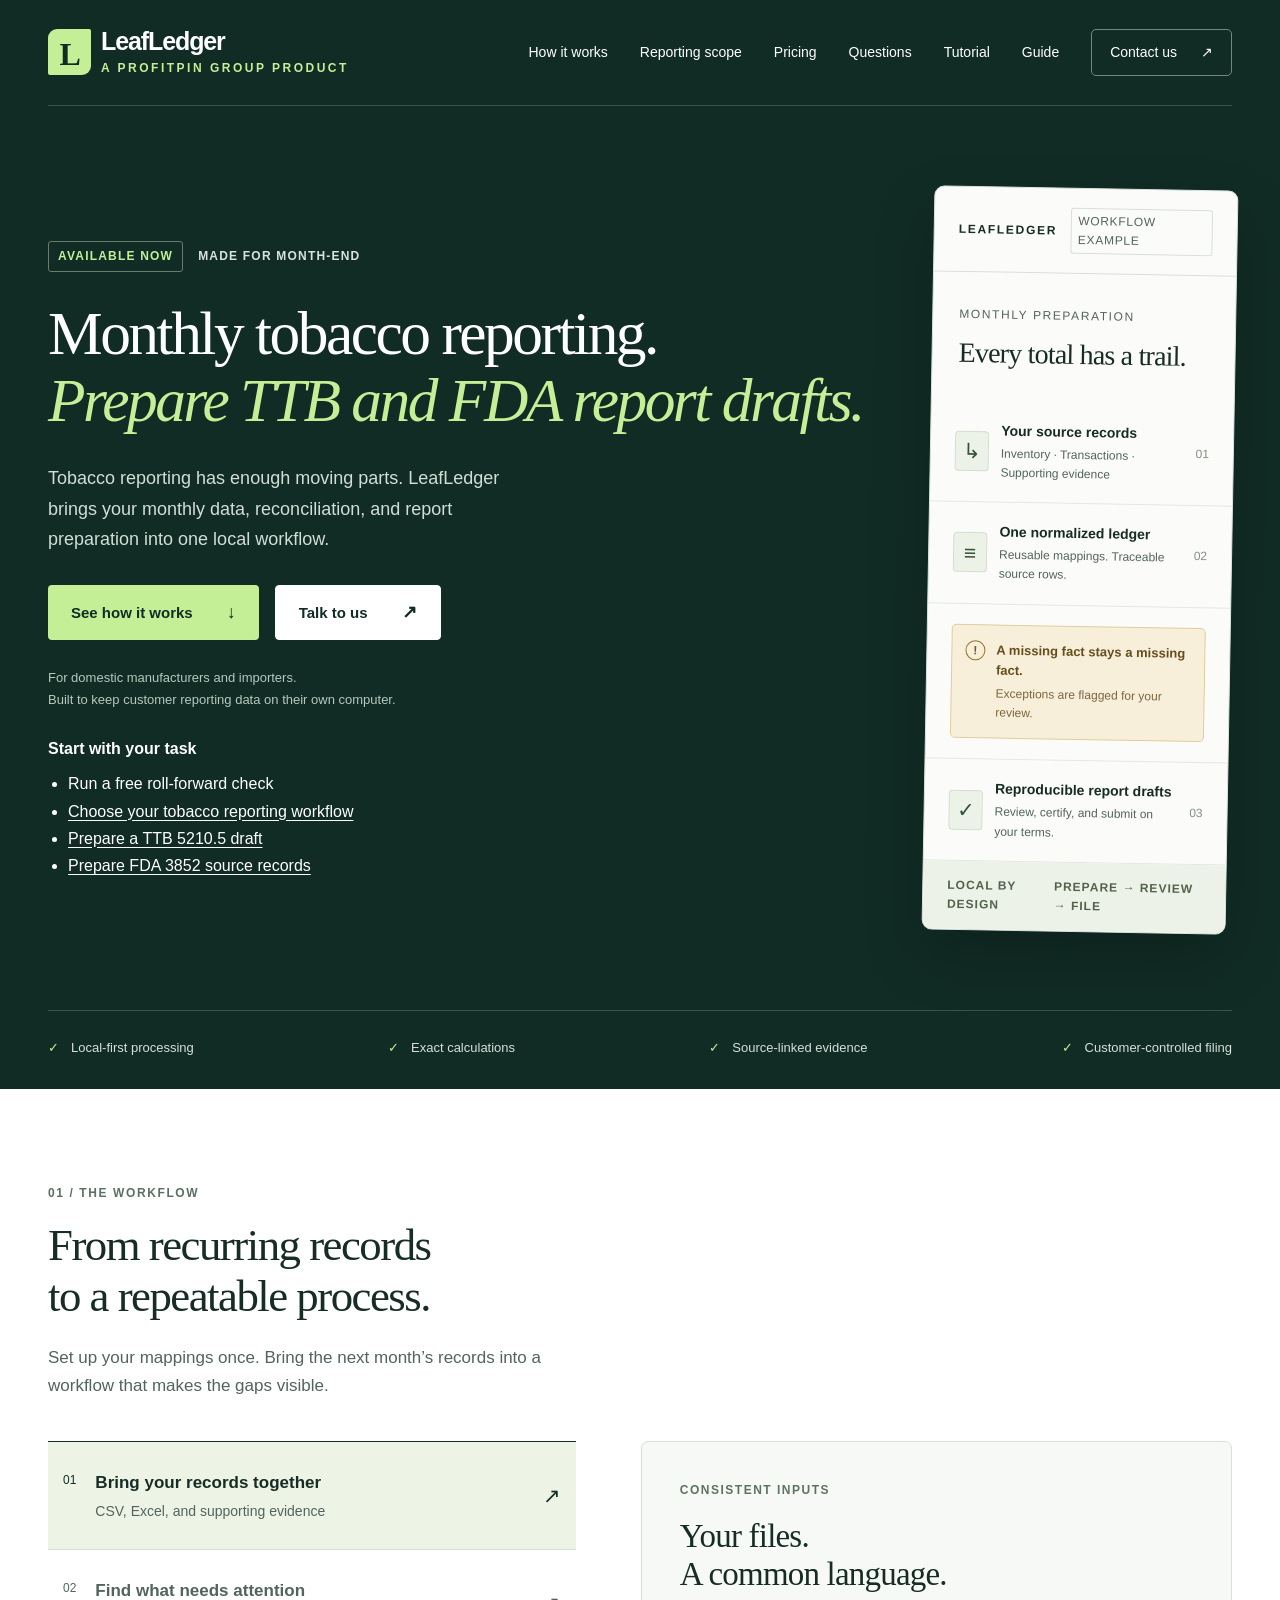
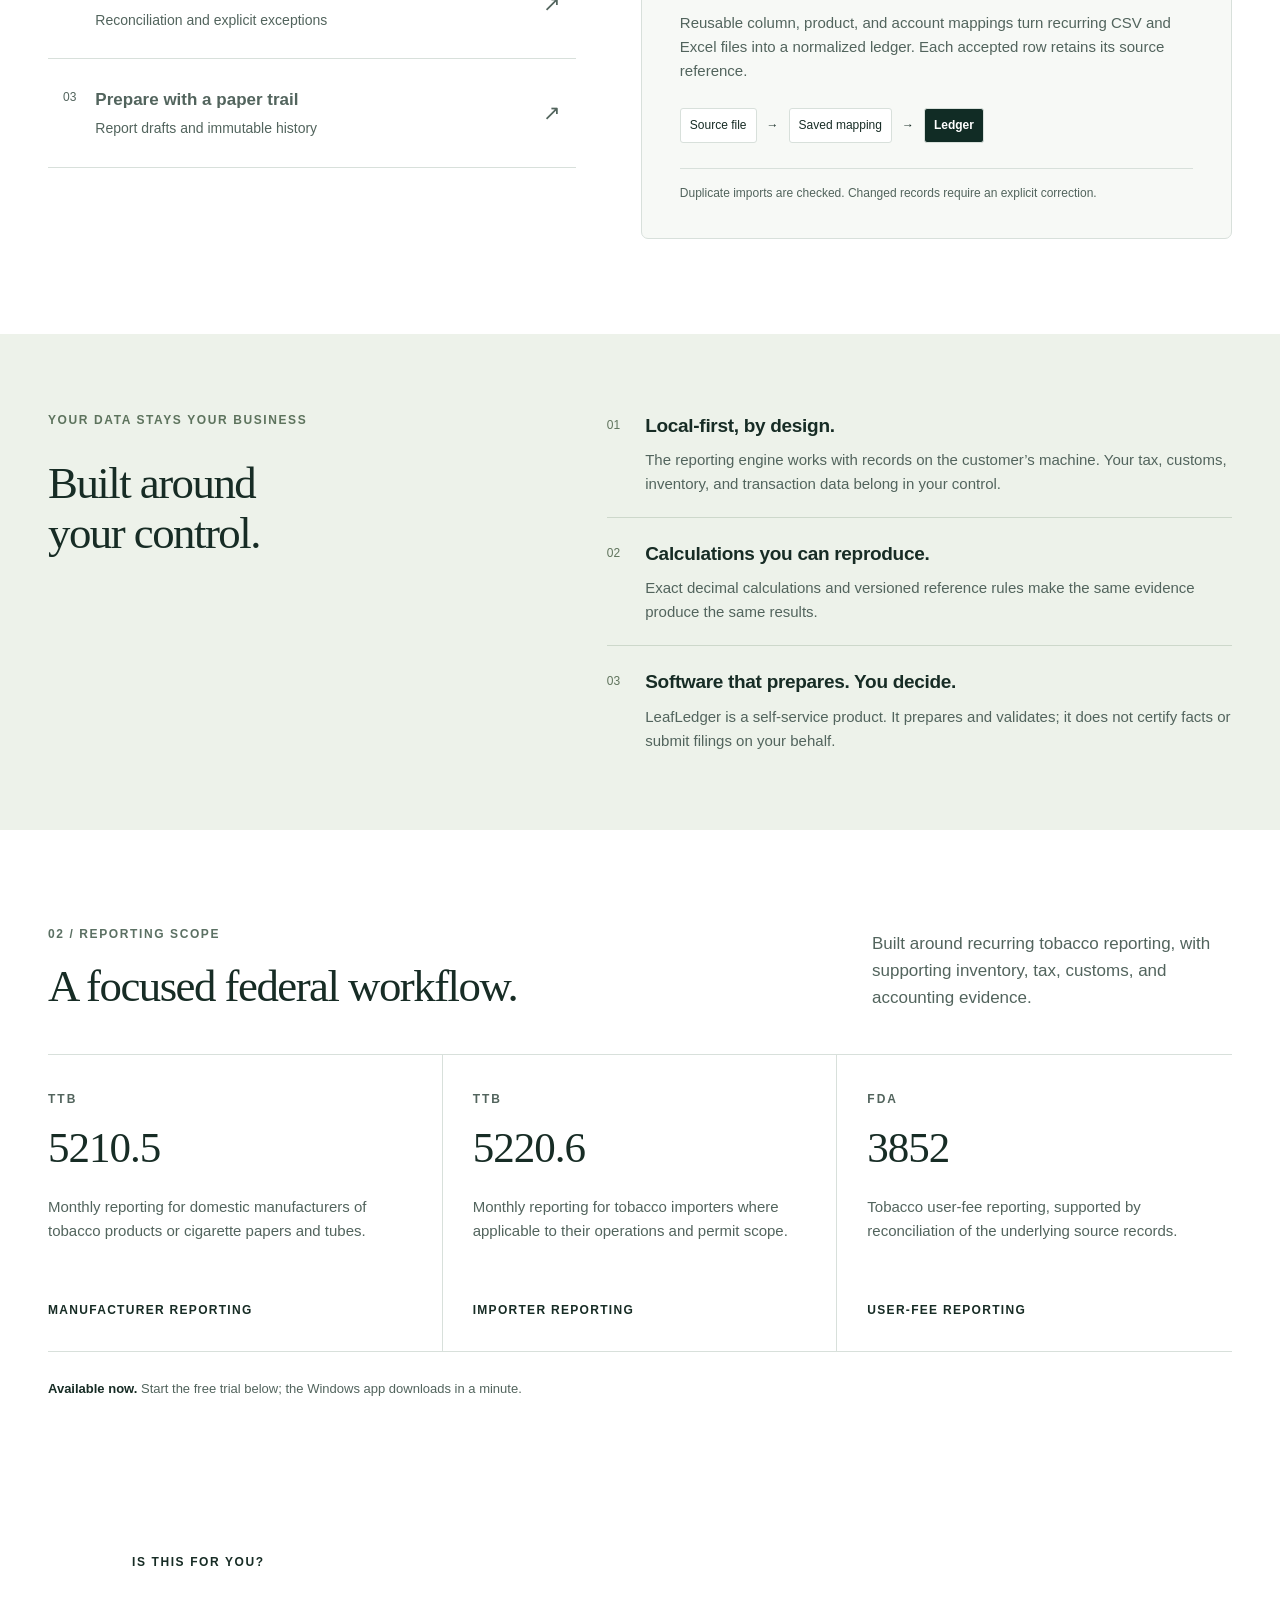
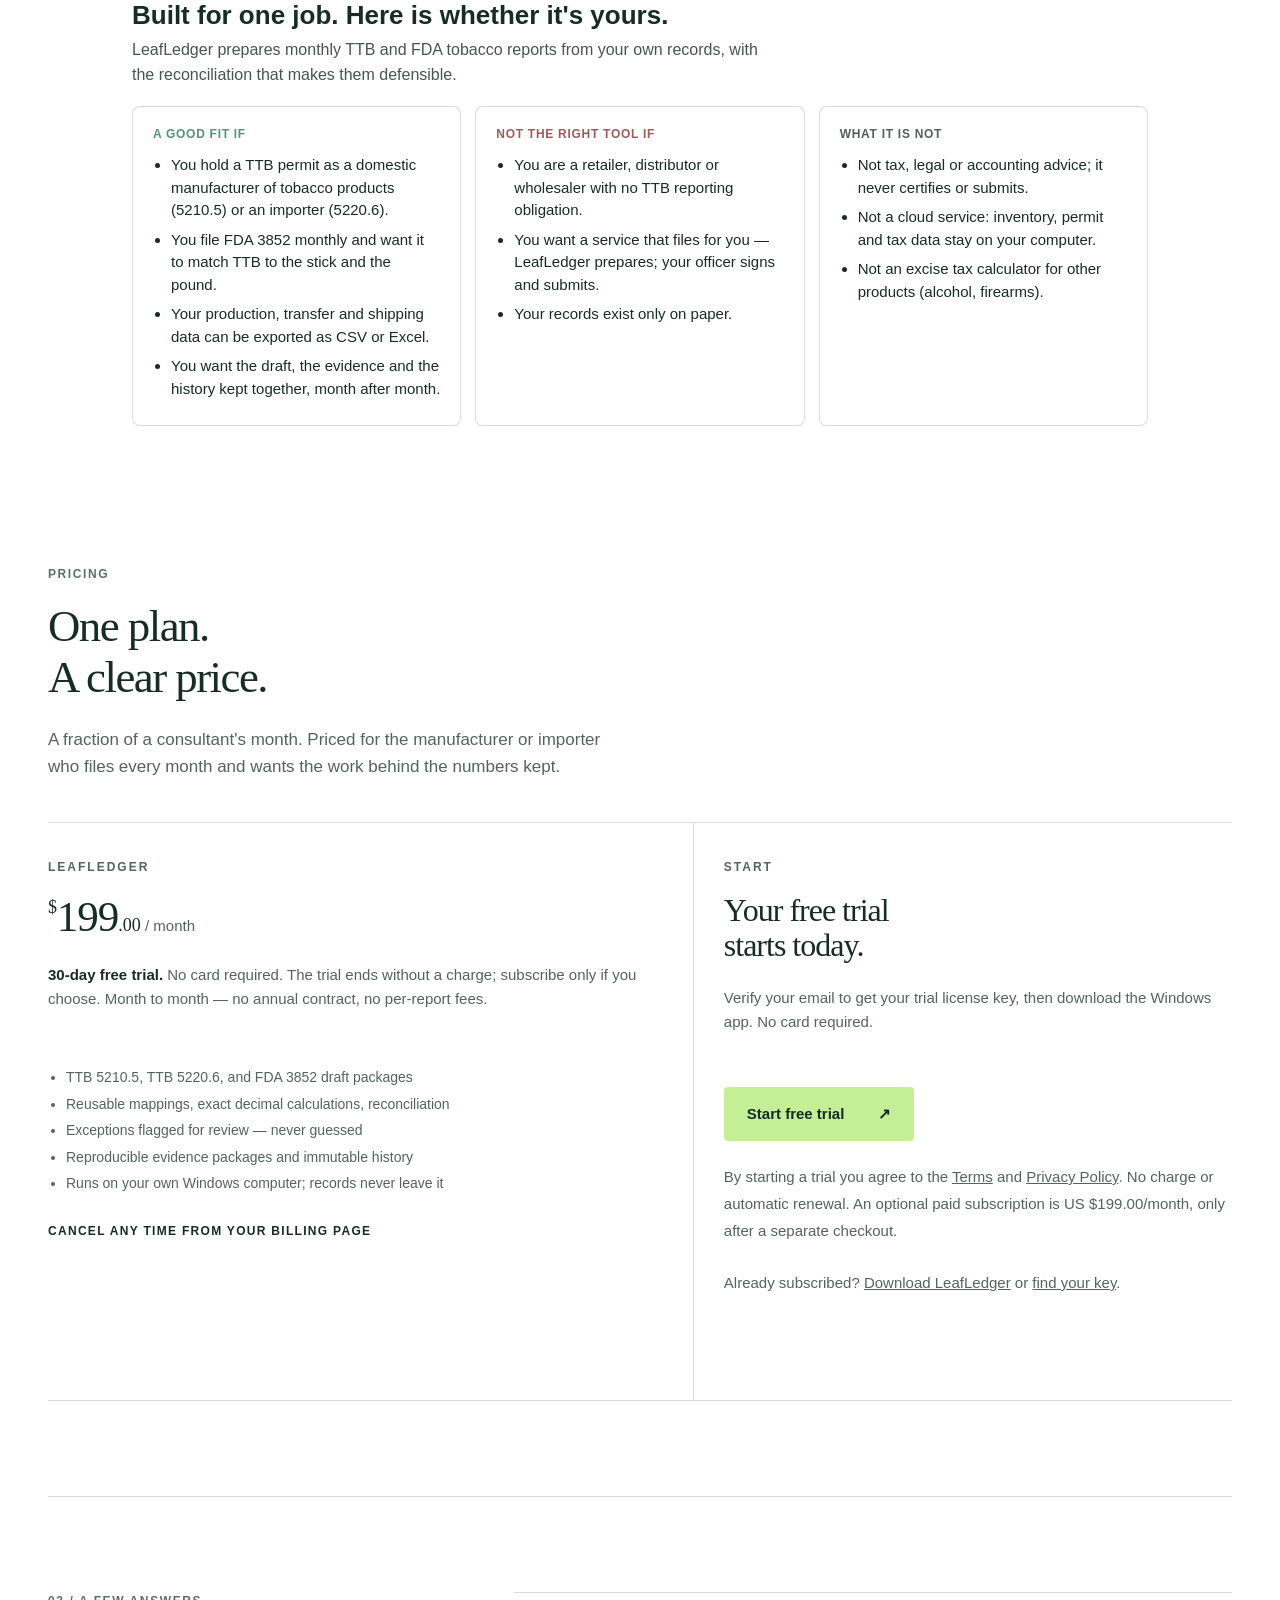
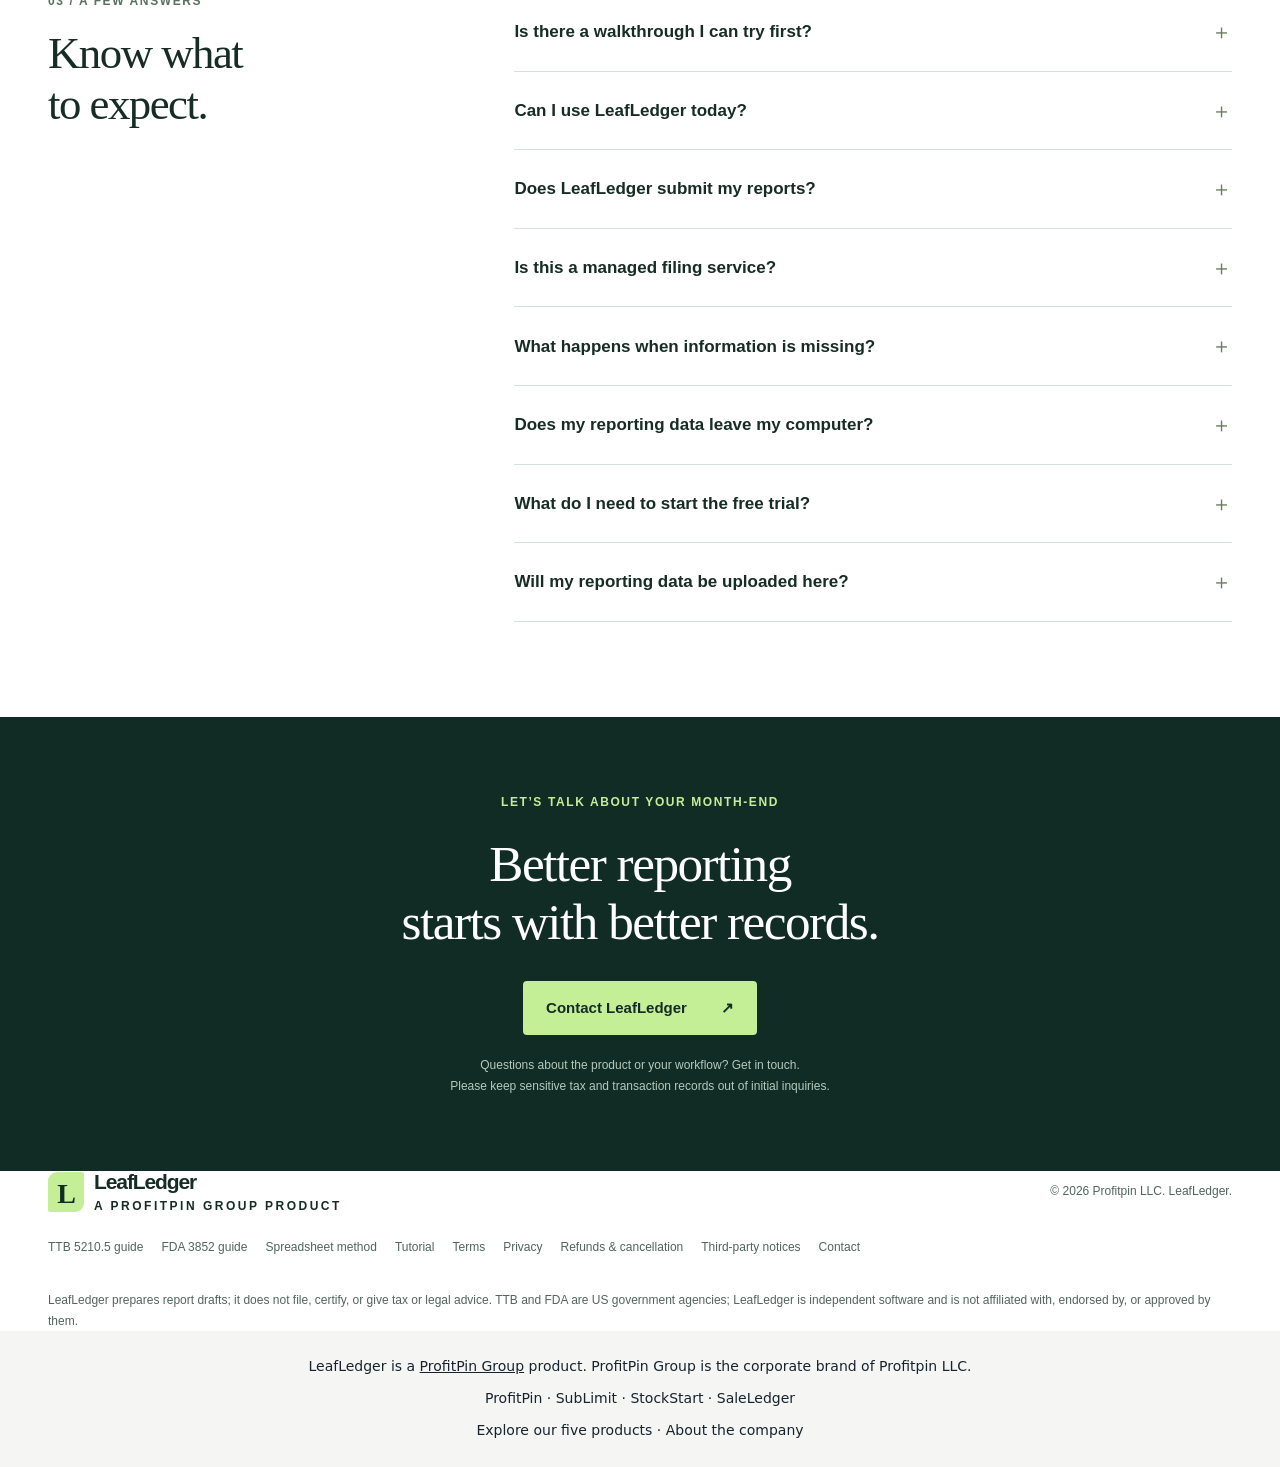
==== commit d74e6577: "Add free tobacco roll-forward check Co-Authored-By: Claude Opus 5.5 <noreply@anthropic.com>" ====
--- a/index.html
+++ b/index.html
@@ -1,116 +1,116 @@
-<!doctype html>
-<html lang="en">
-<head>
-  <meta charset="utf-8"><meta name="viewport" content="width=device-width,initial-scale=1">
-  <title>LeafLedger | Tobacco Reporting Software for TTB and FDA Drafts</title>
-  <meta name="description" content="LeafLedger helps tobacco manufacturers and importers reconcile monthly records and prepare supported TTB and FDA report drafts on Windows. 30-day no-card trial.">
-  <meta name="theme-color" content="#112c25">
-  <link rel="canonical" href="https://getleafledger.com/">
-  <meta property="og:title" content="LeafLedger | Tobacco Reporting Software for TTB and FDA Drafts">
-  <meta property="og:description" content="LeafLedger helps tobacco manufacturers and importers reconcile monthly records and prepare supported TTB and FDA report drafts on Windows. 30-day no-card trial.">
-  <meta property="og:type" content="website"><meta property="og:url" content="https://getleafledger.com/">
-  <link rel="icon" href="/icon-512.png" type="image/png">
-  <link rel="stylesheet" href="./styles.css"><script src="./script.js" defer></script>
-  <script type="application/ld+json">{"@context":"https://schema.org","@type":"SoftwareApplication","name":"LeafLedger","url":"https://getleafledger.com/","applicationCategory":"BusinessApplication","operatingSystem":"Windows 10, Windows 11","description":"Windows software that reconciles your monthly tobacco records and prepares TTB 5210.5, TTB 5220.6 and FDA 3852 report drafts with a full paper trail. Runs on your own computer. $199/month, 30-day no-card trial.","publisher":{"@type":"Organization","@id":"https://profitpingroup.com/#organization","name":"ProfitPin Group","legalName":"Profitpin LLC","alternateName":"ProfitPinGroup","url":"https://profitpingroup.com/"},"offers":{"@type":"Offer","price":"199.00","priceCurrency":"USD","url":"https://getleafledger.com/","description":"30-day no-card trial; optional paid monthly subscription","availability":"https://schema.org/InStock"},"@id":"https://getleafledger.com/#software"}</script>
-<script type="application/ld+json">{"@context":"https://schema.org","@type":"FAQPage","mainEntity":[{"@type":"Question","name":"Is there a walkthrough I can try first?","acceptedAnswer":{"@type":"Answer","text":"Yes. Your first month is a five-minute narrated tour of the Windows application with a downloadable practice workspace of fictional records. Nothing in it is a real business and nothing it produces can be filed."}},{"@type":"Question","name":"Can I use LeafLedger today?","acceptedAnswer":{"@type":"Answer","text":"Yes. Start the free trial on this page, download the Windows installer from the next screen and you are reconciling within minutes. Month to month, cancel any time."}},{"@type":"Question","name":"Does LeafLedger submit my reports?","acceptedAnswer":{"@type":"Answer","text":"No. LeafLedger prepares and validates supported report drafts. The customer reviews the results and remains responsible for filing, signatures, and any required officer certification."}},{"@type":"Question","name":"Is this a managed filing service?","acceptedAnswer":{"@type":"Answer","text":"No. LeafLedger is software customers operate themselves, using their recurring business records. It is not a consulting or outsourced filing service."}},{"@type":"Question","name":"What happens when information is missing?","acceptedAnswer":{"@type":"Answer","text":"The engine flags missing or inconsistent information for review. It does not guess product classes, transaction types, tax amounts, permit identities, or unit conversions. An explicit zero-activity declaration is treated differently from missing data."}},{"@type":"Question","name":"Does my reporting data leave my computer?","acceptedAnswer":{"@type":"Answer","text":"No. LeafLedger processes your records and prepares drafts locally; nothing is uploaded as part of preparing a month. The app makes one small call about every six hours — sending only your license key — to confirm your subscription is active. If you're offline, it keeps working for a week on the last confirmation, and your archived months stay readable regardless."}},{"@type":"Question","name":"What do I need to start the free trial?","acceptedAnswer":{"@type":"Answer","text":"Your email address and a Windows computer. Verify your email to receive your trial license key, then download and activate the app. No card or automatic renewal."}},{"@type":"Question","name":"Will my reporting data be uploaded here?","acceptedAnswer":{"@type":"Answer","text":"No. This website provides product information and a way to contact us. It does not accept transaction files or prepare filings. The product is designed to process reporting records locally on your computer."}}]}</script>
-  <link rel="apple-touch-icon" href="/icon-512.png">
-<script type="application/ld+json">{"@context":"https://schema.org","@type":"WebSite","@id":"https://getleafledger.com/#website","name":"LeafLedger","url":"https://getleafledger.com/","publisher":{"@type":"Organization","@id":"https://profitpingroup.com/#organization","name":"ProfitPin Group","legalName":"Profitpin LLC","alternateName":"ProfitPinGroup","url":"https://profitpingroup.com/"}}</script>
-</head>
-<body>
-  <a class="skip" href="#main">Skip to content</a>
-  <div class="dark-opening">
-    <header class="header wrap">
-      <a class="brand" href="#" aria-label="LeafLedger home"><span class="brand-mark" aria-hidden="true">L</span><span class="brand-wordmark"><span>LeafLedger</span><small>A PROFITPIN GROUP PRODUCT</small></span></a>
-      <button class="menu-toggle" aria-expanded="false" aria-controls="navigation">Menu <span aria-hidden="true">＋</span></button>
-      <nav id="navigation" aria-label="Main navigation"><a href="#workflow">How it works</a><a href="#coverage">Reporting scope</a><a href="#pricing">Pricing</a><a href="#questions">Questions</a><a href="./tutorial.html">Tutorial</a><a href="./ttb-5210-5-monthly-report.html">Guide</a><a class="nav-contact" href="mailto:support@getleafledger.com">Contact us <span aria-hidden="true">↗</span></a></nav>
-    </header>
-    </div><main id="main"><div class="dark-opening">
-      <section class="hero wrap" aria-labelledby="hero-title">
-        <div class="hero-copy">
-          <p class="eyebrow"><span class="status-label">AVAILABLE NOW</span> MADE FOR MONTH-END</p>
-          <h1 id="hero-title">Monthly tobacco reporting.<br><em>Prepare TTB and FDA report drafts.</em></h1>
-          <p class="hero-description">Tobacco reporting has enough moving parts. LeafLedger brings your monthly data, reconciliation, and report preparation into one local workflow.</p>
-          <div class="hero-actions"><a class="button button-lime" href="#workflow">See how it works <span aria-hidden="true">↓</span></a><a class="button button-outline" href="mailto:support@getleafledger.com?subject=LeafLedger%20product%20inquiry">Talk to us <span aria-hidden="true">↗</span></a></div>
-          <p class="hero-note">For domestic manufacturers and importers.<br>Built to keep customer reporting data on their own computer.</p><div class="search-task-links" style="margin-top:24px;max-width:42rem;line-height:1.7"><p style="margin:0 0 8px;font-weight:600">Start with your task</p><ul style="margin:0;padding-left:20px"><li><a href="./tobacco-monthly-reporting.html" style="text-decoration:underline;text-underline-offset:3px">Choose your tobacco reporting workflow</a></li><li><a href="./ttb-5210-5-monthly-report.html" style="text-decoration:underline;text-underline-offset:3px">Prepare a TTB 5210.5 draft</a></li><li><a href="./fda-3852-tobacco-user-fee-report.html" style="text-decoration:underline;text-underline-offset:3px">Prepare FDA 3852 source records</a></li></ul></div>
-        </div>
-        <div class="ledger-visual" aria-label="Illustrative reporting workflow">
-          <div class="ledger-top"><span class="mini-brand">LEAFLEDGER</span><span class="sample-tag">WORKFLOW EXAMPLE</span></div>
-          <div class="ledger-heading"><span>MONTHLY PREPARATION</span><h2>Every total has a trail.</h2></div>
-          <div class="file-row"><span class="file-icon" aria-hidden="true">↳</span><div><strong>Your source records</strong><span>Inventory · Transactions · Supporting evidence</span></div><span class="step-index">01</span></div>
-          <div class="file-row"><span class="file-icon" aria-hidden="true">≡</span><div><strong>One normalized ledger</strong><span>Reusable mappings. Traceable source rows.</span></div><span class="step-index">02</span></div>
-          <div class="example-exception"><span aria-hidden="true">!</span><div><strong>A missing fact stays a missing fact.</strong><p>Exceptions are flagged for your review.</p></div></div>
-          <div class="file-row final-row"><span class="file-icon" aria-hidden="true">✓</span><div><strong>Reproducible report drafts</strong><span>Review, certify, and submit on your terms.</span></div><span class="step-index">03</span></div>
-          <div class="ledger-bottom"><span>LOCAL BY DESIGN</span><span>PREPARE → REVIEW → FILE</span></div>
-        </div>
-      </section>
-      <div class="principles wrap"><span>Local-first processing</span><span>Exact calculations</span><span>Source-linked evidence</span><span>Customer-controlled filing</span></div>
-  </div>
-      <section class="section workflow wrap" id="workflow" aria-labelledby="workflow-title">
-        <div class="section-intro"><p class="eyebrow">01 / THE WORKFLOW</p><h2 id="workflow-title">From recurring records<br>to a repeatable process.</h2><p>Set up your mappings once. Bring the next month’s records into a workflow that makes the gaps visible.</p></div>
-        <div class="workflow-layout">
-          <div class="workflow-tabs" role="tablist" aria-label="Reporting workflow steps" aria-orientation="vertical">
-            <button id="tab-import" role="tab" aria-selected="true" aria-controls="panel-import" data-tab="import"><span>01</span><div><strong>Bring your records together</strong><small>CSV, Excel, and supporting evidence</small></div><b aria-hidden="true">↗</b></button>
-            <button id="tab-reconcile" role="tab" aria-selected="false" aria-controls="panel-reconcile" tabindex="-1" data-tab="reconcile"><span>02</span><div><strong>Find what needs attention</strong><small>Reconciliation and explicit exceptions</small></div><b aria-hidden="true">↗</b></button>
-            <button id="tab-prepare" role="tab" aria-selected="false" aria-controls="panel-prepare" tabindex="-1" data-tab="prepare"><span>03</span><div><strong>Prepare with a paper trail</strong><small>Report drafts and immutable history</small></div><b aria-hidden="true">↗</b></button>
-          </div>
-          <div class="workflow-panel" id="panel-import" role="tabpanel" aria-labelledby="tab-import" tabindex="0"><span class="panel-label">CONSISTENT INPUTS</span><h3>Your files.<br>A common language.</h3><p>Reusable column, product, and account mappings turn recurring CSV and Excel files into a normalized ledger. Each accepted row retains its source reference.</p><div class="mapping-line"><span>Source file</span><span aria-hidden="true">→</span><span>Saved mapping</span><span aria-hidden="true">→</span><strong>Ledger</strong></div><p class="panel-footnote">Duplicate imports are checked. Changed records require an explicit correction.</p></div>
-          <div class="workflow-panel" id="panel-reconcile" role="tabpanel" aria-labelledby="tab-reconcile" tabindex="0" hidden><span class="panel-label">FLAG BEFORE YOU GUESS</span><h3>Make the gaps<br>impossible to miss.</h3><p>Compare source records and calculated totals. Missing documents, unmapped accounts, unknown products, and conflicting values stay visible for customer resolution.</p><div class="exception-labels"><span>Missing input</span><span>Conflict</span><span>Out of balance</span></div><p class="panel-footnote">No invented classifications, tax amounts, permit details, or conversion factors.</p></div>
-          <div class="workflow-panel" id="panel-prepare" role="tabpanel" aria-labelledby="tab-prepare" tabindex="0" hidden><span class="panel-label">REPRODUCIBLE OUTPUTS</span><h3>Keep the work<br>behind the report.</h3><p>Prepare supported report drafts and a local evidence package. Corrections create new versions, preserving the original records and the decisions behind each preparation.</p><div class="mapping-line"><span>Drafts</span><span>+</span><span>Evidence</span><span>+</span><strong>History</strong></div><p class="panel-footnote">You retain responsibility for final review, certification, and submission.</p></div>
-        </div>
-      </section>
-      <section class="ownership-section">
-        <div class="wrap ownership-grid"><div><p class="eyebrow">YOUR DATA STAYS YOUR BUSINESS</p><h2>Built around<br>your control.</h2></div><div class="ownership-points"><article><span>01</span><div><h3>Local-first, by design.</h3><p>The reporting engine works with records on the customer’s machine. Your tax, customs, inventory, and transaction data belong in your control.</p></div></article><article><span>02</span><div><h3>Calculations you can reproduce.</h3><p>Exact decimal calculations and versioned reference rules make the same evidence produce the same results.</p></div></article><article><span>03</span><div><h3>Software that prepares. You decide.</h3><p>LeafLedger is a self-service product. It prepares and validates; it does not certify facts or submit filings on your behalf.</p></div></article></div></div>
-      </section>
-      <section class="section wrap" id="coverage" aria-labelledby="coverage-title">
-        <div class="section-intro coverage-intro"><div><p class="eyebrow">02 / REPORTING SCOPE</p><h2 id="coverage-title">A focused federal workflow.</h2></div><p>Built around recurring tobacco reporting, with supporting inventory, tax, customs, and accounting evidence.</p></div>
-        <div class="report-grid"><article><span class="report-agency">TTB</span><h3>5210.5</h3><p>Monthly reporting for domestic manufacturers of tobacco products or cigarette papers and tubes.</p><span class="report-caption">MANUFACTURER REPORTING</span></article><article><span class="report-agency">TTB</span><h3>5220.6</h3><p>Monthly reporting for tobacco importers where applicable to their operations and permit scope.</p><span class="report-caption">IMPORTER REPORTING</span></article><article><span class="report-agency">FDA</span><h3>3852</h3><p>Tobacco user-fee reporting, supported by reconciliation of the underlying source records.</p><span class="report-caption">USER-FEE REPORTING</span></article></div>
-        <p class="scope-note"><strong>Available now.</strong> Start the free trial below; the Windows app downloads in a minute.</p>
-      </section>
-      
-<section class="fit" id="fit"><style>
-.fit{padding:44px 0}.fit .fit-wrap{max-width:1080px;margin:0 auto;padding:0 32px}
-.fit h2{font-size:26px;line-height:1.2;margin:0 0 6px}.fit .fit-lede{opacity:.8;max-width:640px;margin:0 0 18px}
-.fit-grid{display:grid;grid-template-columns:repeat(3,1fr);gap:14px}
-.fit-col{border:1px solid rgba(0,0,0,.15);border-radius:8px;padding:18px 20px;background:rgba(255,255,255,.55)}
-.fit-col h3{font-size:12px;letter-spacing:.06em;text-transform:uppercase;margin:0 0 10px;opacity:.75}
-.fit-col ul{margin:0;padding-left:18px}.fit-col li{margin-bottom:7px;font-size:15px;line-height:1.5}
-.fit-col.yes h3{color:#1f6f4a}.fit-col.no h3{color:#7a2626}
-@media(max-width:800px){.fit-grid{grid-template-columns:1fr}.fit .fit-wrap{padding:0 20px}}
-</style>
-  <div class="fit-wrap">
-    <p class="eyebrow">IS THIS FOR YOU?</p>
-    <h2>Built for one job. Here is whether it's yours.</h2>
-    <p class="fit-lede">LeafLedger prepares monthly TTB and FDA tobacco reports from your own records, with the reconciliation that makes them defensible.</p>
-    <div class="fit-grid">
-      <div class="fit-col yes"><h3>A good fit if</h3><ul><li>You hold a TTB permit as a domestic manufacturer of tobacco products (5210.5) or an importer (5220.6).</li><li>You file FDA 3852 monthly and want it to match TTB to the stick and the pound.</li><li>Your production, transfer and shipping data can be exported as CSV or Excel.</li><li>You want the draft, the evidence and the history kept together, month after month.</li></ul></div>
-      <div class="fit-col no"><h3>Not the right tool if</h3><ul><li>You are a retailer, distributor or wholesaler with no TTB reporting obligation.</li><li>You want a service that files for you — LeafLedger prepares; your officer signs and submits.</li><li>Your records exist only on paper.</li></ul></div>
-      <div class="fit-col"><h3>What it is not</h3><ul><li>Not tax, legal or accounting advice; it never certifies or submits.</li><li>Not a cloud service: inventory, permit and tax data stay on your computer.</li><li>Not an excise tax calculator for other products (alcohol, firearms).</li></ul></div>
-    </div>
-  </div>
-</section>
-<section class="section wrap" id="pricing" aria-labelledby="pricing-title"><div class="section-intro"><p class="eyebrow">PRICING</p><h2 id="pricing-title">One plan.<br>A clear price.</h2><p>A fraction of a consultant's month. Priced for the manufacturer or importer who files every month and wants the work behind the numbers kept.</p></div>
-        <div class="report-grid" style="grid-template-columns:1.2fr 1fr">
-          <article><span class="report-agency">LEAFLEDGER</span><h3><span class="price-cur">$</span>199<span class="price-dec">.00</span><span style="font-family:Arial,sans-serif;font-size:15px;letter-spacing:0;color:var(--muted)"> / month</span></h3><p><strong style="color:var(--ink)">30-day free trial.</strong> No card required. The trial ends without a charge; subscribe only if you choose. Month to month — no annual contract, no per-report fees.</p><ul style="padding-left:18px;color:var(--muted);font-size:14px;line-height:1.9;margin:0 0 20px"><li>TTB 5210.5, TTB 5220.6, and FDA 3852 draft packages</li><li>Reusable mappings, exact decimal calculations, reconciliation</li><li>Exceptions flagged for review — never guessed</li><li>Reproducible evidence packages and immutable history</li><li>Runs on your own Windows computer; records never leave it</li></ul><span class="report-caption">CANCEL ANY TIME FROM YOUR BILLING PAGE</span></article>
-          <article><span class="report-agency">START</span><h3 style="font-size:32px">Your free trial<br>starts today.</h3><p>Verify your email to get your trial license key, then download the Windows app. No card required.</p><a class="button button-lime" href="https://license.getleafledger.com/trial">Start free trial <span aria-hidden="true">↗</span></a><p class="scope-note" style="margin-top:22px">By starting a trial you agree to the <a href="./terms.html" style="text-decoration:underline">Terms</a> and <a href="./privacy.html" style="text-decoration:underline">Privacy Policy</a>. No charge or automatic renewal. An optional paid subscription is US $199.00/month, only after a separate checkout.</p><p class="scope-note" style="margin-top:10px">Already subscribed? <a href="https://github.com/abelgugsa01-star/getleafledger.com/releases/latest/download/LeafLedger-Setup.exe" style="text-decoration:underline">Download LeafLedger</a> or <a href="./welcome.html" style="text-decoration:underline">find your key</a>.</p></article>
-        </div>
-      </section>
-      <section class="section faq-section wrap" id="questions" aria-labelledby="faq-title"><div><p class="eyebrow">03 / A FEW ANSWERS</p><h2 id="faq-title">Know what<br>to expect.</h2></div><div class="faq-list">
-        <details><summary>Is there a walkthrough I can try first?<span aria-hidden="true">＋</span></summary><p>Yes. <a href="./tutorial.html" style="text-decoration:underline">Your first month</a> is a five-minute narrated tour of the Windows application with a downloadable practice workspace of fictional records. Nothing in it is a real business and nothing it produces can be filed.</p></details>
-        <details><summary>Can I use LeafLedger today?<span aria-hidden="true">＋</span></summary><p>Yes. Start the free trial on this page, download the Windows installer from the next screen and you are reconciling within minutes. Month to month, cancel any time.</p></details>
-        <details><summary>Does LeafLedger submit my reports?<span aria-hidden="true">＋</span></summary><p>No. LeafLedger prepares and validates supported report drafts. The customer reviews the results and remains responsible for filing, signatures, and any required officer certification.</p></details>
-        <details><summary>Is this a managed filing service?<span aria-hidden="true">＋</span></summary><p>No. LeafLedger is software customers operate themselves, using their recurring business records. It is not a consulting or outsourced filing service.</p></details>
-        <details><summary>What happens when information is missing?<span aria-hidden="true">＋</span></summary><p>The engine flags missing or inconsistent information for review. It does not guess product classes, transaction types, tax amounts, permit identities, or unit conversions. An explicit zero-activity declaration is treated differently from missing data.</p></details>
-        <details><summary>Does my reporting data leave my computer?<span aria-hidden="true">＋</span></summary><p>No. LeafLedger processes your records and prepares drafts locally; nothing is uploaded as part of preparing a month. The app makes one small call about every six hours — sending only your license key — to confirm your subscription is active. If you're offline, it keeps working for a week on the last confirmation, and your archived months stay readable regardless.</p></details>
-        <details><summary>What do I need to start the free trial?<span aria-hidden="true">＋</span></summary><p>Your email address and a Windows computer. Verify your email to receive your trial license key, then download and activate the app. No card or automatic renewal.</p></details>
-        <details><summary>Will my reporting data be uploaded here?<span aria-hidden="true">＋</span></summary><p>No. This website provides product information and a way to contact us. It does not accept transaction files or prepare filings. The product is designed to process reporting records locally on your computer.</p></details>
-      </div></section>
-      <section class="contact-section" id="contact"><div class="wrap contact-inner"><p class="eyebrow">LET’S TALK ABOUT YOUR MONTH-END</p><h2>Better reporting<br>starts with better records.</h2><a class="button button-lime" href="mailto:support@getleafledger.com?subject=LeafLedger%20product%20inquiry">Contact LeafLedger <span aria-hidden="true">↗</span></a><p>Questions about the product or your workflow? Get in touch.<br>Please keep sensitive tax and transaction records out of initial inquiries.</p></div></section>
-    </main>
-    <footer class="wrap footer" style="flex-wrap:wrap"><a class="brand" href="#"><span class="brand-mark" aria-hidden="true">L</span><span class="brand-wordmark"><span>LeafLedger</span><small>A PROFITPIN GROUP PRODUCT</small></span></a><p>© 2026 Profitpin LLC. LeafLedger.</p><span style="display:flex;gap:18px;flex-wrap:wrap"><a href="./ttb-5210-5-monthly-report.html">TTB 5210.5 guide</a><a href="./fda-3852-tobacco-user-fee-report.html">FDA 3852 guide</a><a href="./ttb-5210-5-spreadsheet-template.html">Spreadsheet method</a><a href="./tutorial.html">Tutorial</a><a href="./terms.html">Terms</a><a href="./privacy.html">Privacy</a><a href="./refunds.html">Refunds &amp; cancellation</a><a href="./licenses.html">Third-party notices</a><a href="mailto:support@getleafledger.com">Contact</a></span><p style="width:100%;font-size:12px;color:var(--muted);line-height:1.7;margin-top:8px">LeafLedger prepares report drafts; it does not file, certify, or give tax or legal advice. TTB and FDA are US government agencies; LeafLedger is independent software and is not affiliated with, endorsed by, or approved by them.</p></footer>
+<!doctype html>
+<html lang="en">
+<head>
+  <meta charset="utf-8"><meta name="viewport" content="width=device-width,initial-scale=1">
+  <title>LeafLedger | Tobacco Reporting Software for TTB and FDA Drafts</title>
+  <meta name="description" content="LeafLedger helps tobacco manufacturers and importers reconcile monthly records and prepare supported TTB and FDA report drafts on Windows. 30-day no-card trial.">
+  <meta name="theme-color" content="#112c25">
+  <link rel="canonical" href="https://getleafledger.com/">
+  <meta property="og:title" content="LeafLedger | Tobacco Reporting Software for TTB and FDA Drafts">
+  <meta property="og:description" content="LeafLedger helps tobacco manufacturers and importers reconcile monthly records and prepare supported TTB and FDA report drafts on Windows. 30-day no-card trial.">
+  <meta property="og:type" content="website"><meta property="og:url" content="https://getleafledger.com/">
+  <link rel="icon" href="/icon-512.png" type="image/png">
+  <link rel="stylesheet" href="./styles.css"><script src="./script.js" defer></script>
+  <script type="application/ld+json">{"@context":"https://schema.org","@type":"SoftwareApplication","name":"LeafLedger","url":"https://getleafledger.com/","applicationCategory":"BusinessApplication","operatingSystem":"Windows 10, Windows 11","description":"Windows software that reconciles your monthly tobacco records and prepares TTB 5210.5, TTB 5220.6 and FDA 3852 report drafts with a full paper trail. Runs on your own computer. $199/month, 30-day no-card trial.","publisher":{"@type":"Organization","@id":"https://profitpingroup.com/#organization","name":"ProfitPin Group","legalName":"Profitpin LLC","alternateName":"ProfitPinGroup","url":"https://profitpingroup.com/"},"offers":{"@type":"Offer","price":"199.00","priceCurrency":"USD","url":"https://getleafledger.com/","description":"30-day no-card trial; optional paid monthly subscription","availability":"https://schema.org/InStock"},"@id":"https://getleafledger.com/#software"}</script>
+<script type="application/ld+json">{"@context":"https://schema.org","@type":"FAQPage","mainEntity":[{"@type":"Question","name":"Is there a walkthrough I can try first?","acceptedAnswer":{"@type":"Answer","text":"Yes. Your first month is a five-minute narrated tour of the Windows application with a downloadable practice workspace of fictional records. Nothing in it is a real business and nothing it produces can be filed."}},{"@type":"Question","name":"Can I use LeafLedger today?","acceptedAnswer":{"@type":"Answer","text":"Yes. Start the free trial on this page, download the Windows installer from the next screen and you are reconciling within minutes. Month to month, cancel any time."}},{"@type":"Question","name":"Does LeafLedger submit my reports?","acceptedAnswer":{"@type":"Answer","text":"No. LeafLedger prepares and validates supported report drafts. The customer reviews the results and remains responsible for filing, signatures, and any required officer certification."}},{"@type":"Question","name":"Is this a managed filing service?","acceptedAnswer":{"@type":"Answer","text":"No. LeafLedger is software customers operate themselves, using their recurring business records. It is not a consulting or outsourced filing service."}},{"@type":"Question","name":"What happens when information is missing?","acceptedAnswer":{"@type":"Answer","text":"The engine flags missing or inconsistent information for review. It does not guess product classes, transaction types, tax amounts, permit identities, or unit conversions. An explicit zero-activity declaration is treated differently from missing data."}},{"@type":"Question","name":"Does my reporting data leave my computer?","acceptedAnswer":{"@type":"Answer","text":"No. LeafLedger processes your records and prepares drafts locally; nothing is uploaded as part of preparing a month. The app makes one small call about every six hours — sending only your license key — to confirm your subscription is active. If you're offline, it keeps working for a week on the last confirmation, and your archived months stay readable regardless."}},{"@type":"Question","name":"What do I need to start the free trial?","acceptedAnswer":{"@type":"Answer","text":"Your email address and a Windows computer. Verify your email to receive your trial license key, then download and activate the app. No card or automatic renewal."}},{"@type":"Question","name":"Will my reporting data be uploaded here?","acceptedAnswer":{"@type":"Answer","text":"No. This website provides product information and a way to contact us. It does not accept transaction files or prepare filings. The product is designed to process reporting records locally on your computer."}}]}</script>
+  <link rel="apple-touch-icon" href="/icon-512.png">
+<script type="application/ld+json">{"@context":"https://schema.org","@type":"WebSite","@id":"https://getleafledger.com/#website","name":"LeafLedger","url":"https://getleafledger.com/","publisher":{"@type":"Organization","@id":"https://profitpingroup.com/#organization","name":"ProfitPin Group","legalName":"Profitpin LLC","alternateName":"ProfitPinGroup","url":"https://profitpingroup.com/"}}</script>
+</head>
+<body>
+  <a class="skip" href="#main">Skip to content</a>
+  <div class="dark-opening">
+    <header class="header wrap">
+      <a class="brand" href="#" aria-label="LeafLedger home"><span class="brand-mark" aria-hidden="true">L</span><span class="brand-wordmark"><span>LeafLedger</span><small>A PROFITPIN GROUP PRODUCT</small></span></a>
+      <button class="menu-toggle" aria-expanded="false" aria-controls="navigation">Menu <span aria-hidden="true">＋</span></button>
+      <nav id="navigation" aria-label="Main navigation"><a href="#workflow">How it works</a><a href="#coverage">Reporting scope</a><a href="#pricing">Pricing</a><a href="#questions">Questions</a><a href="./tutorial.html">Tutorial</a><a href="./ttb-5210-5-monthly-report.html">Guide</a><a class="nav-contact" href="mailto:support@getleafledger.com">Contact us <span aria-hidden="true">↗</span></a></nav>
+    </header>
+    </div><main id="main"><div class="dark-opening">
+      <section class="hero wrap" aria-labelledby="hero-title">
+        <div class="hero-copy">
+          <p class="eyebrow"><span class="status-label">AVAILABLE NOW</span> MADE FOR MONTH-END</p>
+          <h1 id="hero-title">Monthly tobacco reporting.<br><em>Prepare TTB and FDA report drafts.</em></h1>
+          <p class="hero-description">Tobacco reporting has enough moving parts. LeafLedger brings your monthly data, reconciliation, and report preparation into one local workflow.</p>
+          <div class="hero-actions"><a class="button button-lime" href="#workflow">See how it works <span aria-hidden="true">↓</span></a><a class="button button-outline" href="mailto:support@getleafledger.com?subject=LeafLedger%20product%20inquiry">Talk to us <span aria-hidden="true">↗</span></a></div>
+          <p class="hero-note">For domestic manufacturers and importers.<br>Built to keep customer reporting data on their own computer.</p><div class="search-task-links" style="margin-top:24px;max-width:42rem;line-height:1.7"><p style="margin:0 0 8px;font-weight:600">Start with your task</p><ul style="margin:0;padding-left:20px"><li><a href="./tobacco-rollforward-check.html">Run a free roll-forward check</a></li><li><a href="./tobacco-monthly-reporting.html" style="text-decoration:underline;text-underline-offset:3px">Choose your tobacco reporting workflow</a></li><li><a href="./ttb-5210-5-monthly-report.html" style="text-decoration:underline;text-underline-offset:3px">Prepare a TTB 5210.5 draft</a></li><li><a href="./fda-3852-tobacco-user-fee-report.html" style="text-decoration:underline;text-underline-offset:3px">Prepare FDA 3852 source records</a></li></ul></div>
+        </div>
+        <div class="ledger-visual" aria-label="Illustrative reporting workflow">
+          <div class="ledger-top"><span class="mini-brand">LEAFLEDGER</span><span class="sample-tag">WORKFLOW EXAMPLE</span></div>
+          <div class="ledger-heading"><span>MONTHLY PREPARATION</span><h2>Every total has a trail.</h2></div>
+          <div class="file-row"><span class="file-icon" aria-hidden="true">↳</span><div><strong>Your source records</strong><span>Inventory · Transactions · Supporting evidence</span></div><span class="step-index">01</span></div>
+          <div class="file-row"><span class="file-icon" aria-hidden="true">≡</span><div><strong>One normalized ledger</strong><span>Reusable mappings. Traceable source rows.</span></div><span class="step-index">02</span></div>
+          <div class="example-exception"><span aria-hidden="true">!</span><div><strong>A missing fact stays a missing fact.</strong><p>Exceptions are flagged for your review.</p></div></div>
+          <div class="file-row final-row"><span class="file-icon" aria-hidden="true">✓</span><div><strong>Reproducible report drafts</strong><span>Review, certify, and submit on your terms.</span></div><span class="step-index">03</span></div>
+          <div class="ledger-bottom"><span>LOCAL BY DESIGN</span><span>PREPARE → REVIEW → FILE</span></div>
+        </div>
+      </section>
+      <div class="principles wrap"><span>Local-first processing</span><span>Exact calculations</span><span>Source-linked evidence</span><span>Customer-controlled filing</span></div>
+  </div>
+      <section class="section workflow wrap" id="workflow" aria-labelledby="workflow-title">
+        <div class="section-intro"><p class="eyebrow">01 / THE WORKFLOW</p><h2 id="workflow-title">From recurring records<br>to a repeatable process.</h2><p>Set up your mappings once. Bring the next month’s records into a workflow that makes the gaps visible.</p></div>
+        <div class="workflow-layout">
+          <div class="workflow-tabs" role="tablist" aria-label="Reporting workflow steps" aria-orientation="vertical">
+            <button id="tab-import" role="tab" aria-selected="true" aria-controls="panel-import" data-tab="import"><span>01</span><div><strong>Bring your records together</strong><small>CSV, Excel, and supporting evidence</small></div><b aria-hidden="true">↗</b></button>
+            <button id="tab-reconcile" role="tab" aria-selected="false" aria-controls="panel-reconcile" tabindex="-1" data-tab="reconcile"><span>02</span><div><strong>Find what needs attention</strong><small>Reconciliation and explicit exceptions</small></div><b aria-hidden="true">↗</b></button>
+            <button id="tab-prepare" role="tab" aria-selected="false" aria-controls="panel-prepare" tabindex="-1" data-tab="prepare"><span>03</span><div><strong>Prepare with a paper trail</strong><small>Report drafts and immutable history</small></div><b aria-hidden="true">↗</b></button>
+          </div>
+          <div class="workflow-panel" id="panel-import" role="tabpanel" aria-labelledby="tab-import" tabindex="0"><span class="panel-label">CONSISTENT INPUTS</span><h3>Your files.<br>A common language.</h3><p>Reusable column, product, and account mappings turn recurring CSV and Excel files into a normalized ledger. Each accepted row retains its source reference.</p><div class="mapping-line"><span>Source file</span><span aria-hidden="true">→</span><span>Saved mapping</span><span aria-hidden="true">→</span><strong>Ledger</strong></div><p class="panel-footnote">Duplicate imports are checked. Changed records require an explicit correction.</p></div>
+          <div class="workflow-panel" id="panel-reconcile" role="tabpanel" aria-labelledby="tab-reconcile" tabindex="0" hidden><span class="panel-label">FLAG BEFORE YOU GUESS</span><h3>Make the gaps<br>impossible to miss.</h3><p>Compare source records and calculated totals. Missing documents, unmapped accounts, unknown products, and conflicting values stay visible for customer resolution.</p><div class="exception-labels"><span>Missing input</span><span>Conflict</span><span>Out of balance</span></div><p class="panel-footnote">No invented classifications, tax amounts, permit details, or conversion factors.</p></div>
+          <div class="workflow-panel" id="panel-prepare" role="tabpanel" aria-labelledby="tab-prepare" tabindex="0" hidden><span class="panel-label">REPRODUCIBLE OUTPUTS</span><h3>Keep the work<br>behind the report.</h3><p>Prepare supported report drafts and a local evidence package. Corrections create new versions, preserving the original records and the decisions behind each preparation.</p><div class="mapping-line"><span>Drafts</span><span>+</span><span>Evidence</span><span>+</span><strong>History</strong></div><p class="panel-footnote">You retain responsibility for final review, certification, and submission.</p></div>
+        </div>
+      </section>
+      <section class="ownership-section">
+        <div class="wrap ownership-grid"><div><p class="eyebrow">YOUR DATA STAYS YOUR BUSINESS</p><h2>Built around<br>your control.</h2></div><div class="ownership-points"><article><span>01</span><div><h3>Local-first, by design.</h3><p>The reporting engine works with records on the customer’s machine. Your tax, customs, inventory, and transaction data belong in your control.</p></div></article><article><span>02</span><div><h3>Calculations you can reproduce.</h3><p>Exact decimal calculations and versioned reference rules make the same evidence produce the same results.</p></div></article><article><span>03</span><div><h3>Software that prepares. You decide.</h3><p>LeafLedger is a self-service product. It prepares and validates; it does not certify facts or submit filings on your behalf.</p></div></article></div></div>
+      </section>
+      <section class="section wrap" id="coverage" aria-labelledby="coverage-title">
+        <div class="section-intro coverage-intro"><div><p class="eyebrow">02 / REPORTING SCOPE</p><h2 id="coverage-title">A focused federal workflow.</h2></div><p>Built around recurring tobacco reporting, with supporting inventory, tax, customs, and accounting evidence.</p></div>
+        <div class="report-grid"><article><span class="report-agency">TTB</span><h3>5210.5</h3><p>Monthly reporting for domestic manufacturers of tobacco products or cigarette papers and tubes.</p><span class="report-caption">MANUFACTURER REPORTING</span></article><article><span class="report-agency">TTB</span><h3>5220.6</h3><p>Monthly reporting for tobacco importers where applicable to their operations and permit scope.</p><span class="report-caption">IMPORTER REPORTING</span></article><article><span class="report-agency">FDA</span><h3>3852</h3><p>Tobacco user-fee reporting, supported by reconciliation of the underlying source records.</p><span class="report-caption">USER-FEE REPORTING</span></article></div>
+        <p class="scope-note"><strong>Available now.</strong> Start the free trial below; the Windows app downloads in a minute.</p>
+      </section>
+      
+<section class="fit" id="fit"><style>
+.fit{padding:44px 0}.fit .fit-wrap{max-width:1080px;margin:0 auto;padding:0 32px}
+.fit h2{font-size:26px;line-height:1.2;margin:0 0 6px}.fit .fit-lede{opacity:.8;max-width:640px;margin:0 0 18px}
+.fit-grid{display:grid;grid-template-columns:repeat(3,1fr);gap:14px}
+.fit-col{border:1px solid rgba(0,0,0,.15);border-radius:8px;padding:18px 20px;background:rgba(255,255,255,.55)}
+.fit-col h3{font-size:12px;letter-spacing:.06em;text-transform:uppercase;margin:0 0 10px;opacity:.75}
+.fit-col ul{margin:0;padding-left:18px}.fit-col li{margin-bottom:7px;font-size:15px;line-height:1.5}
+.fit-col.yes h3{color:#1f6f4a}.fit-col.no h3{color:#7a2626}
+@media(max-width:800px){.fit-grid{grid-template-columns:1fr}.fit .fit-wrap{padding:0 20px}}
+</style>
+  <div class="fit-wrap">
+    <p class="eyebrow">IS THIS FOR YOU?</p>
+    <h2>Built for one job. Here is whether it's yours.</h2>
+    <p class="fit-lede">LeafLedger prepares monthly TTB and FDA tobacco reports from your own records, with the reconciliation that makes them defensible.</p>
+    <div class="fit-grid">
+      <div class="fit-col yes"><h3>A good fit if</h3><ul><li>You hold a TTB permit as a domestic manufacturer of tobacco products (5210.5) or an importer (5220.6).</li><li>You file FDA 3852 monthly and want it to match TTB to the stick and the pound.</li><li>Your production, transfer and shipping data can be exported as CSV or Excel.</li><li>You want the draft, the evidence and the history kept together, month after month.</li></ul></div>
+      <div class="fit-col no"><h3>Not the right tool if</h3><ul><li>You are a retailer, distributor or wholesaler with no TTB reporting obligation.</li><li>You want a service that files for you — LeafLedger prepares; your officer signs and submits.</li><li>Your records exist only on paper.</li></ul></div>
+      <div class="fit-col"><h3>What it is not</h3><ul><li>Not tax, legal or accounting advice; it never certifies or submits.</li><li>Not a cloud service: inventory, permit and tax data stay on your computer.</li><li>Not an excise tax calculator for other products (alcohol, firearms).</li></ul></div>
+    </div>
+  </div>
+</section>
+<section class="section wrap" id="pricing" aria-labelledby="pricing-title"><div class="section-intro"><p class="eyebrow">PRICING</p><h2 id="pricing-title">One plan.<br>A clear price.</h2><p>A fraction of a consultant's month. Priced for the manufacturer or importer who files every month and wants the work behind the numbers kept.</p></div>
+        <div class="report-grid" style="grid-template-columns:1.2fr 1fr">
+          <article><span class="report-agency">LEAFLEDGER</span><h3><span class="price-cur">$</span>199<span class="price-dec">.00</span><span style="font-family:Arial,sans-serif;font-size:15px;letter-spacing:0;color:var(--muted)"> / month</span></h3><p><strong style="color:var(--ink)">30-day free trial.</strong> No card required. The trial ends without a charge; subscribe only if you choose. Month to month — no annual contract, no per-report fees.</p><ul style="padding-left:18px;color:var(--muted);font-size:14px;line-height:1.9;margin:0 0 20px"><li>TTB 5210.5, TTB 5220.6, and FDA 3852 draft packages</li><li>Reusable mappings, exact decimal calculations, reconciliation</li><li>Exceptions flagged for review — never guessed</li><li>Reproducible evidence packages and immutable history</li><li>Runs on your own Windows computer; records never leave it</li></ul><span class="report-caption">CANCEL ANY TIME FROM YOUR BILLING PAGE</span></article>
+          <article><span class="report-agency">START</span><h3 style="font-size:32px">Your free trial<br>starts today.</h3><p>Verify your email to get your trial license key, then download the Windows app. No card required.</p><a class="button button-lime" href="https://license.getleafledger.com/trial">Start free trial <span aria-hidden="true">↗</span></a><p class="scope-note" style="margin-top:22px">By starting a trial you agree to the <a href="./terms.html" style="text-decoration:underline">Terms</a> and <a href="./privacy.html" style="text-decoration:underline">Privacy Policy</a>. No charge or automatic renewal. An optional paid subscription is US $199.00/month, only after a separate checkout.</p><p class="scope-note" style="margin-top:10px">Already subscribed? <a href="https://github.com/abelgugsa01-star/getleafledger.com/releases/latest/download/LeafLedger-Setup.exe" style="text-decoration:underline">Download LeafLedger</a> or <a href="./welcome.html" style="text-decoration:underline">find your key</a>.</p></article>
+        </div>
+      </section>
+      <section class="section faq-section wrap" id="questions" aria-labelledby="faq-title"><div><p class="eyebrow">03 / A FEW ANSWERS</p><h2 id="faq-title">Know what<br>to expect.</h2></div><div class="faq-list">
+        <details><summary>Is there a walkthrough I can try first?<span aria-hidden="true">＋</span></summary><p>Yes. <a href="./tutorial.html" style="text-decoration:underline">Your first month</a> is a five-minute narrated tour of the Windows application with a downloadable practice workspace of fictional records. Nothing in it is a real business and nothing it produces can be filed.</p></details>
+        <details><summary>Can I use LeafLedger today?<span aria-hidden="true">＋</span></summary><p>Yes. Start the free trial on this page, download the Windows installer from the next screen and you are reconciling within minutes. Month to month, cancel any time.</p></details>
+        <details><summary>Does LeafLedger submit my reports?<span aria-hidden="true">＋</span></summary><p>No. LeafLedger prepares and validates supported report drafts. The customer reviews the results and remains responsible for filing, signatures, and any required officer certification.</p></details>
+        <details><summary>Is this a managed filing service?<span aria-hidden="true">＋</span></summary><p>No. LeafLedger is software customers operate themselves, using their recurring business records. It is not a consulting or outsourced filing service.</p></details>
+        <details><summary>What happens when information is missing?<span aria-hidden="true">＋</span></summary><p>The engine flags missing or inconsistent information for review. It does not guess product classes, transaction types, tax amounts, permit identities, or unit conversions. An explicit zero-activity declaration is treated differently from missing data.</p></details>
+        <details><summary>Does my reporting data leave my computer?<span aria-hidden="true">＋</span></summary><p>No. LeafLedger processes your records and prepares drafts locally; nothing is uploaded as part of preparing a month. The app makes one small call about every six hours — sending only your license key — to confirm your subscription is active. If you're offline, it keeps working for a week on the last confirmation, and your archived months stay readable regardless.</p></details>
+        <details><summary>What do I need to start the free trial?<span aria-hidden="true">＋</span></summary><p>Your email address and a Windows computer. Verify your email to receive your trial license key, then download and activate the app. No card or automatic renewal.</p></details>
+        <details><summary>Will my reporting data be uploaded here?<span aria-hidden="true">＋</span></summary><p>No. This website provides product information and a way to contact us. It does not accept transaction files or prepare filings. The product is designed to process reporting records locally on your computer.</p></details>
+      </div></section>
+      <section class="contact-section" id="contact"><div class="wrap contact-inner"><p class="eyebrow">LET’S TALK ABOUT YOUR MONTH-END</p><h2>Better reporting<br>starts with better records.</h2><a class="button button-lime" href="mailto:support@getleafledger.com?subject=LeafLedger%20product%20inquiry">Contact LeafLedger <span aria-hidden="true">↗</span></a><p>Questions about the product or your workflow? Get in touch.<br>Please keep sensitive tax and transaction records out of initial inquiries.</p></div></section>
+    </main>
+    <footer class="wrap footer" style="flex-wrap:wrap"><a class="brand" href="#"><span class="brand-mark" aria-hidden="true">L</span><span class="brand-wordmark"><span>LeafLedger</span><small>A PROFITPIN GROUP PRODUCT</small></span></a><p>© 2026 Profitpin LLC. LeafLedger.</p><span style="display:flex;gap:18px;flex-wrap:wrap"><a href="./ttb-5210-5-monthly-report.html">TTB 5210.5 guide</a><a href="./fda-3852-tobacco-user-fee-report.html">FDA 3852 guide</a><a href="./ttb-5210-5-spreadsheet-template.html">Spreadsheet method</a><a href="./tutorial.html">Tutorial</a><a href="./terms.html">Terms</a><a href="./privacy.html">Privacy</a><a href="./refunds.html">Refunds &amp; cancellation</a><a href="./licenses.html">Third-party notices</a><a href="mailto:support@getleafledger.com">Contact</a></span><p style="width:100%;font-size:12px;color:var(--muted);line-height:1.7;margin-top:8px">LeafLedger prepares report drafts; it does not file, certify, or give tax or legal advice. TTB and FDA are US government agencies; LeafLedger is independent software and is not affiliated with, endorsed by, or approved by them.</p></footer>
 <script src="/lead-source.js" defer></script>
 <aside aria-label="ProfitPin Group company and products" style="padding:24px;clear:both;background:#f5f6f3;color:#16232f;font:14px/1.7 system-ui,sans-serif;text-align:center"><p style="margin:0 0 8px">LeafLedger is a <a href="https://profitpingroup.com/" style="color:inherit;text-decoration:underline">ProfitPin Group</a> product. ProfitPin Group is the corporate brand of Profitpin LLC.</p><nav aria-label="Other ProfitPin Group products" style="display:block"><a href="https://profitpindrivers.com/">ProfitPin</a> · <a href="https://getsublimit.com/">SubLimit</a> · <a href="https://getstockstart.com/">StockStart</a> · <a href="https://getsaleledger.com/">SaleLedger</a></nav><p style="margin:8px 0 0"><a href="https://profitpingroup.com/#products">Explore our five products</a> · <a href="https://profitpingroup.com/#about">About the company</a></p></aside>
-</body>
-</html>
-
-
-
+</body>
+</html>
+
+
+
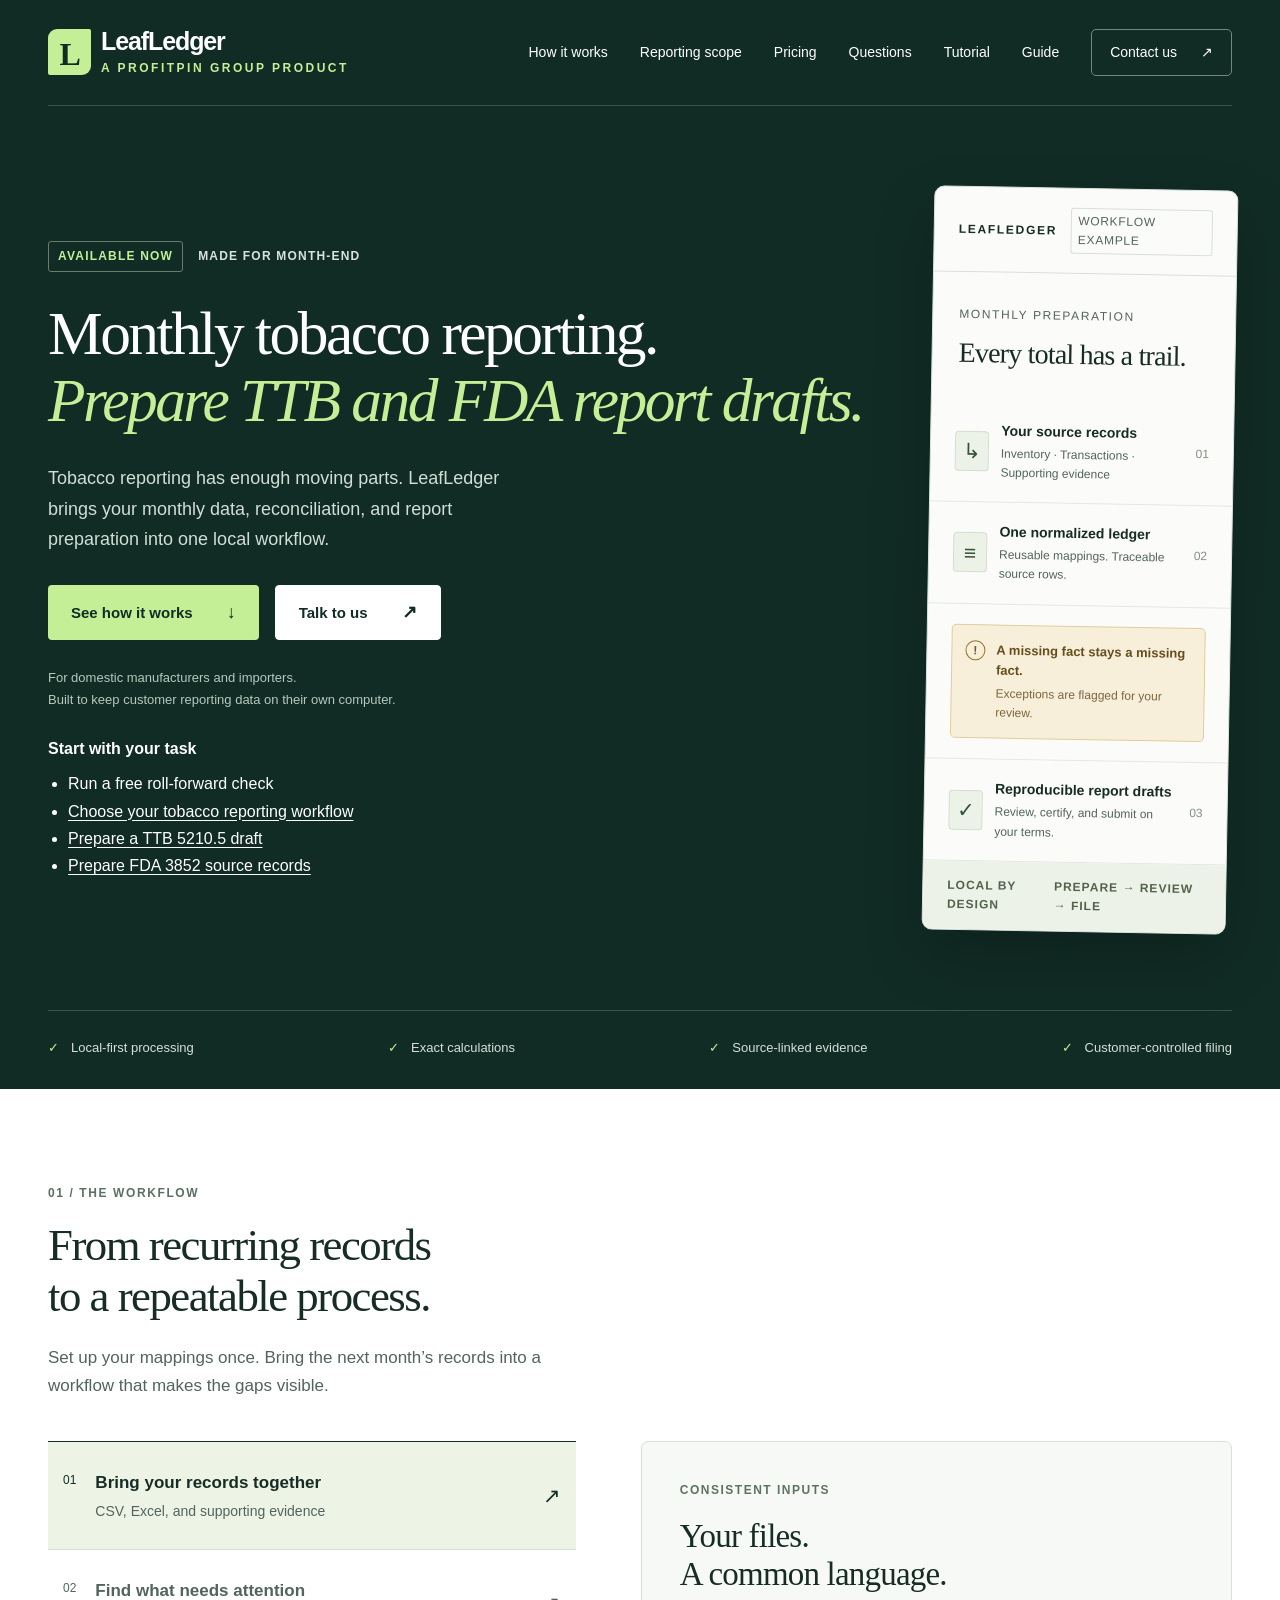
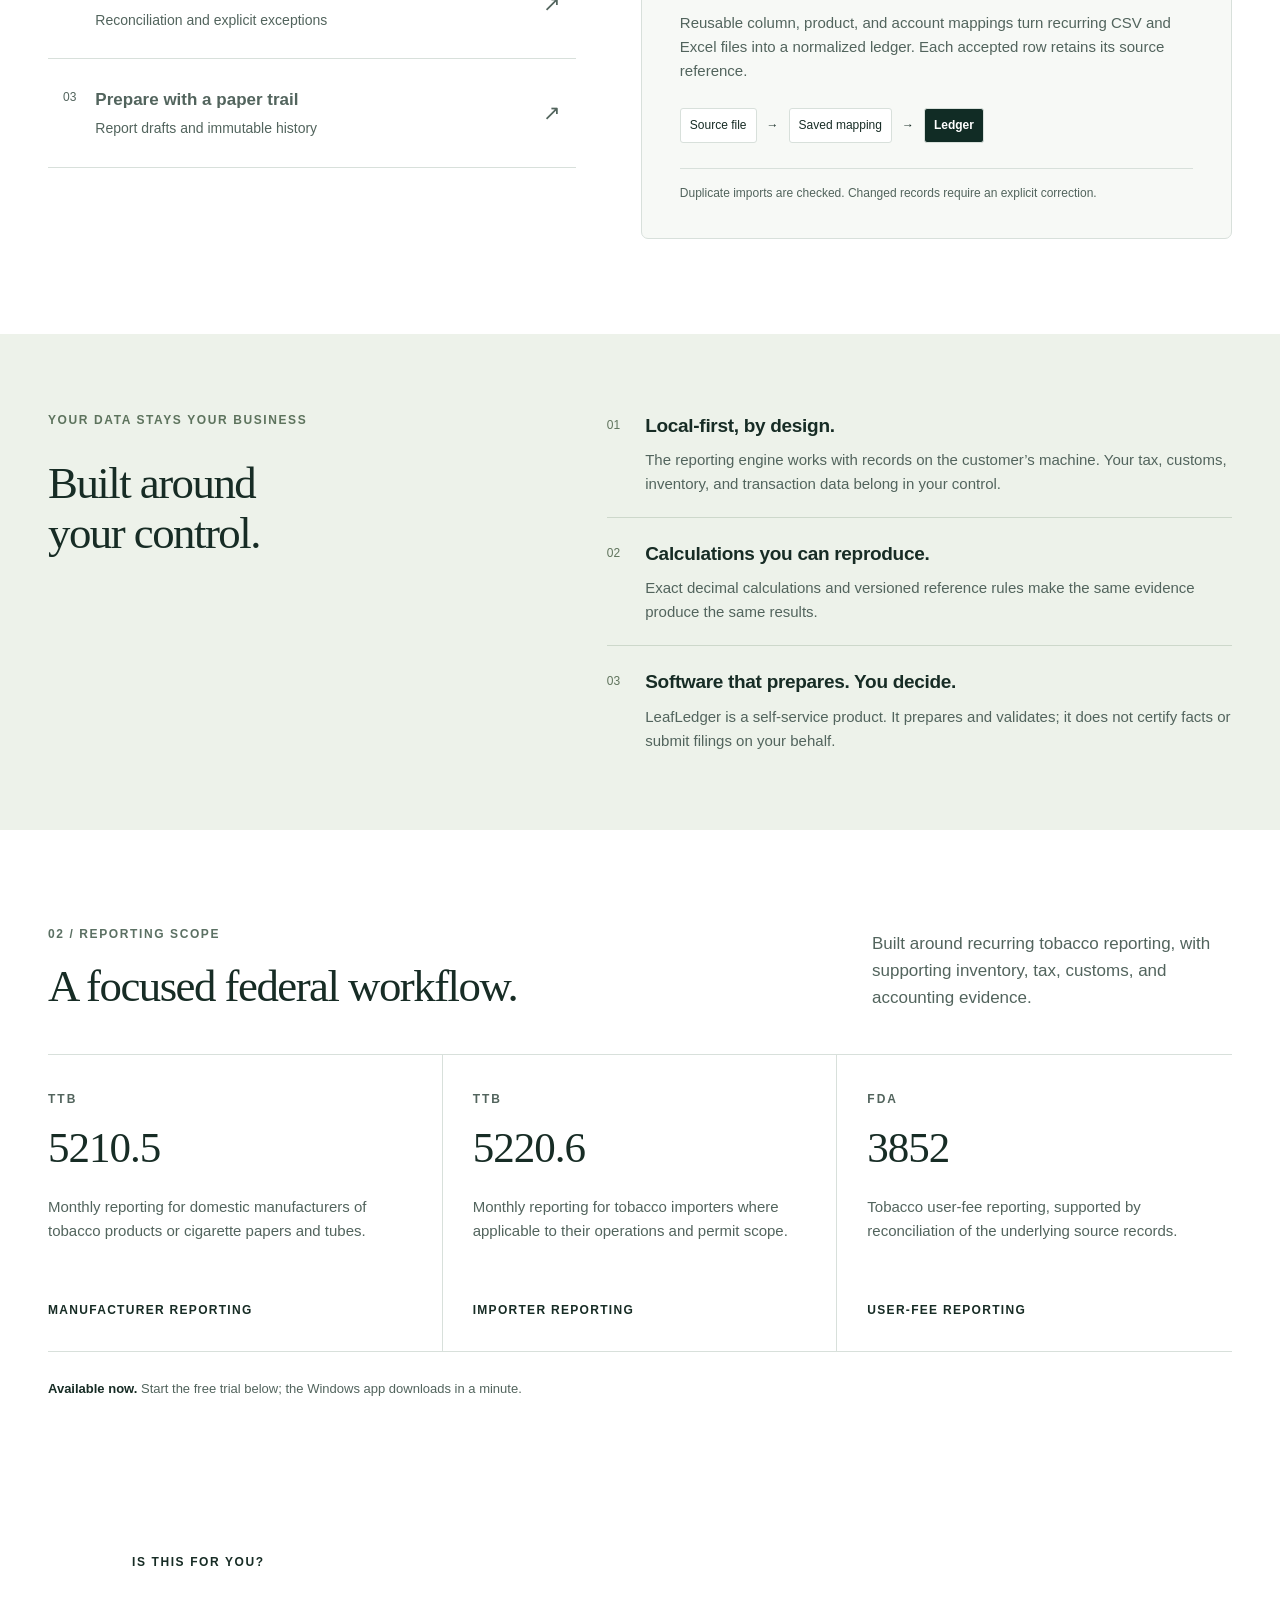
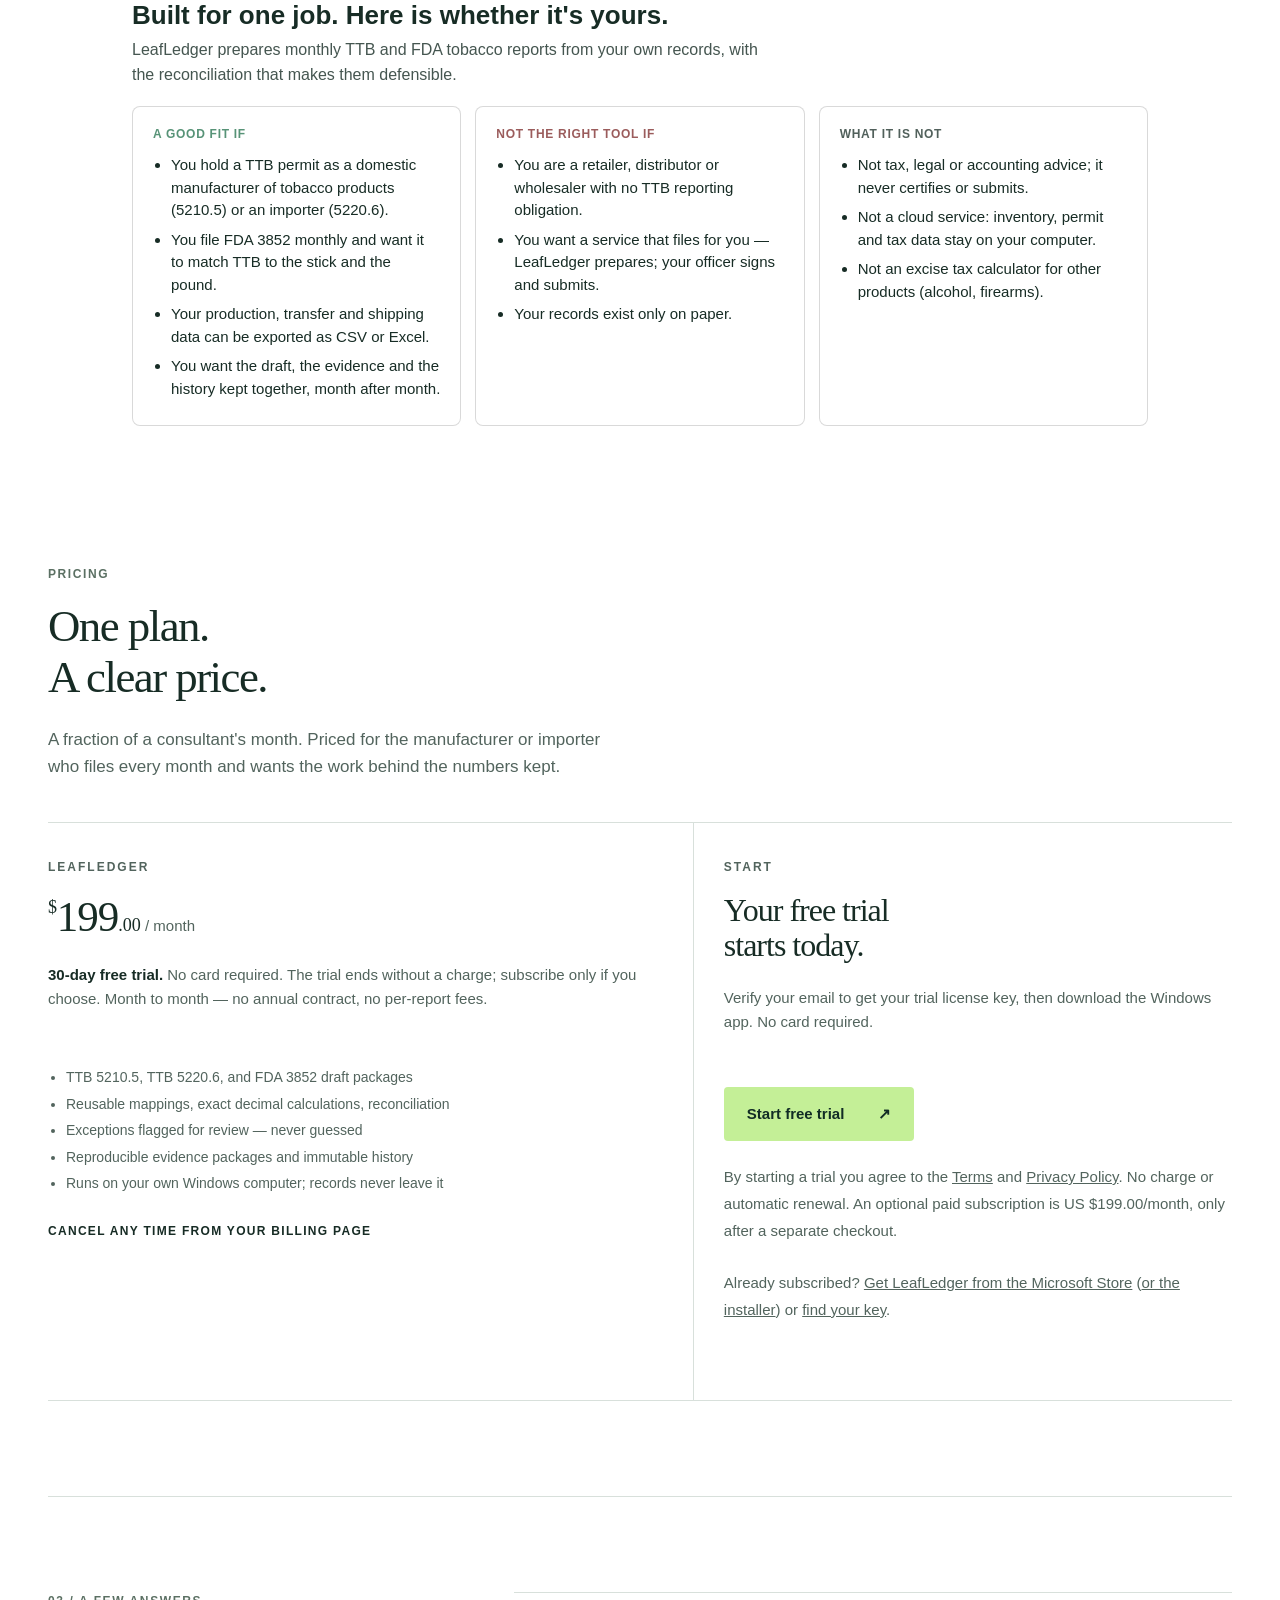
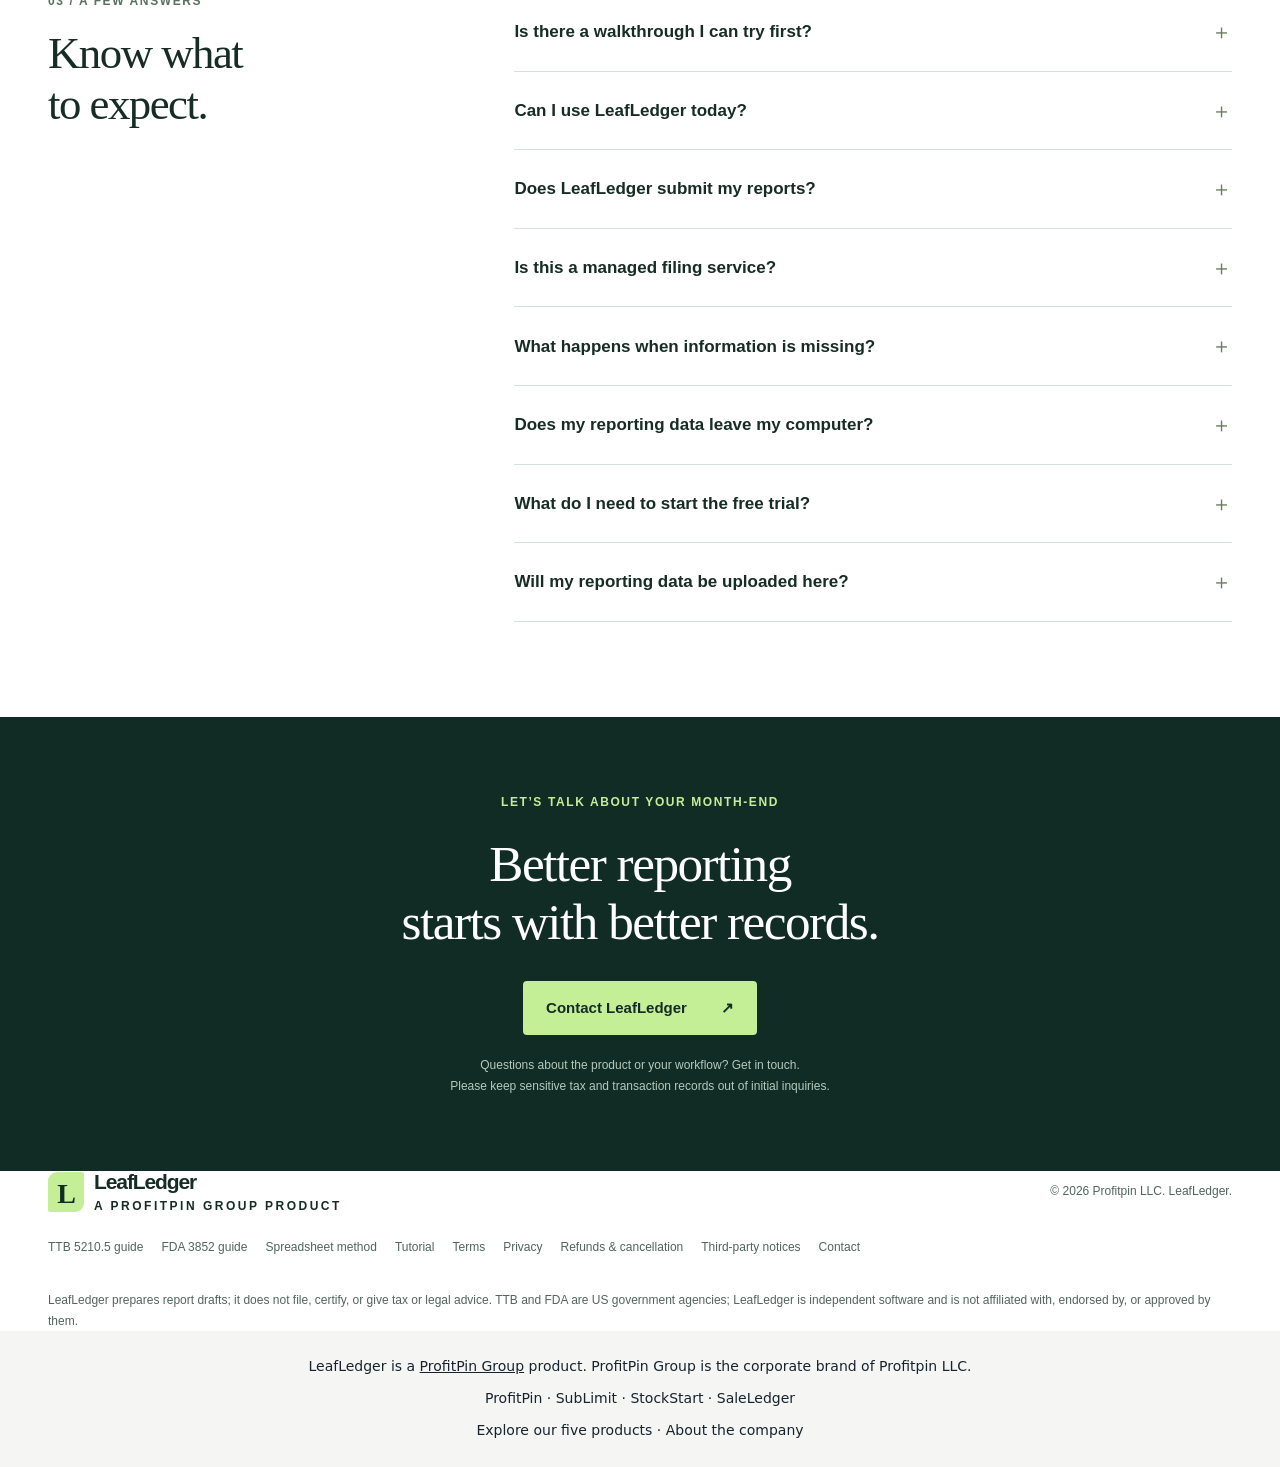
==== commit 52d4d603: "Lead LeafLedger downloads with the Microsoft Store listing; keep the installer as a fallback Co-Auth" ====
--- a/index.html
+++ b/index.html
@@ -91,7 +91,7 @@
 <section class="section wrap" id="pricing" aria-labelledby="pricing-title"><div class="section-intro"><p class="eyebrow">PRICING</p><h2 id="pricing-title">One plan.<br>A clear price.</h2><p>A fraction of a consultant's month. Priced for the manufacturer or importer who files every month and wants the work behind the numbers kept.</p></div>
         <div class="report-grid" style="grid-template-columns:1.2fr 1fr">
           <article><span class="report-agency">LEAFLEDGER</span><h3><span class="price-cur">$</span>199<span class="price-dec">.00</span><span style="font-family:Arial,sans-serif;font-size:15px;letter-spacing:0;color:var(--muted)"> / month</span></h3><p><strong style="color:var(--ink)">30-day free trial.</strong> No card required. The trial ends without a charge; subscribe only if you choose. Month to month — no annual contract, no per-report fees.</p><ul style="padding-left:18px;color:var(--muted);font-size:14px;line-height:1.9;margin:0 0 20px"><li>TTB 5210.5, TTB 5220.6, and FDA 3852 draft packages</li><li>Reusable mappings, exact decimal calculations, reconciliation</li><li>Exceptions flagged for review — never guessed</li><li>Reproducible evidence packages and immutable history</li><li>Runs on your own Windows computer; records never leave it</li></ul><span class="report-caption">CANCEL ANY TIME FROM YOUR BILLING PAGE</span></article>
-          <article><span class="report-agency">START</span><h3 style="font-size:32px">Your free trial<br>starts today.</h3><p>Verify your email to get your trial license key, then download the Windows app. No card required.</p><a class="button button-lime" href="https://license.getleafledger.com/trial">Start free trial <span aria-hidden="true">↗</span></a><p class="scope-note" style="margin-top:22px">By starting a trial you agree to the <a href="./terms.html" style="text-decoration:underline">Terms</a> and <a href="./privacy.html" style="text-decoration:underline">Privacy Policy</a>. No charge or automatic renewal. An optional paid subscription is US $199.00/month, only after a separate checkout.</p><p class="scope-note" style="margin-top:10px">Already subscribed? <a href="https://github.com/abelgugsa01-star/getleafledger.com/releases/latest/download/LeafLedger-Setup.exe" style="text-decoration:underline">Download LeafLedger</a> or <a href="./welcome.html" style="text-decoration:underline">find your key</a>.</p></article>
+          <article><span class="report-agency">START</span><h3 style="font-size:32px">Your free trial<br>starts today.</h3><p>Verify your email to get your trial license key, then download the Windows app. No card required.</p><a class="button button-lime" href="https://license.getleafledger.com/trial">Start free trial <span aria-hidden="true">↗</span></a><p class="scope-note" style="margin-top:22px">By starting a trial you agree to the <a href="./terms.html" style="text-decoration:underline">Terms</a> and <a href="./privacy.html" style="text-decoration:underline">Privacy Policy</a>. No charge or automatic renewal. An optional paid subscription is US $199.00/month, only after a separate checkout.</p><p class="scope-note" style="margin-top:10px">Already subscribed? <a href="https://apps.microsoft.com/detail/9NJJJJMSLD2W?mode=direct" style="text-decoration:underline">Get LeafLedger from the Microsoft Store</a> (<a href="https://github.com/profitpin-group/getleafledger.com/releases/latest/download/LeafLedger-Setup.exe" style="text-decoration:underline">or the installer</a>) or <a href="./welcome.html" style="text-decoration:underline">find your key</a>.</p></article>
         </div>
       </section>
       <section class="section faq-section wrap" id="questions" aria-labelledby="faq-title"><div><p class="eyebrow">03 / A FEW ANSWERS</p><h2 id="faq-title">Know what<br>to expect.</h2></div><div class="faq-list">
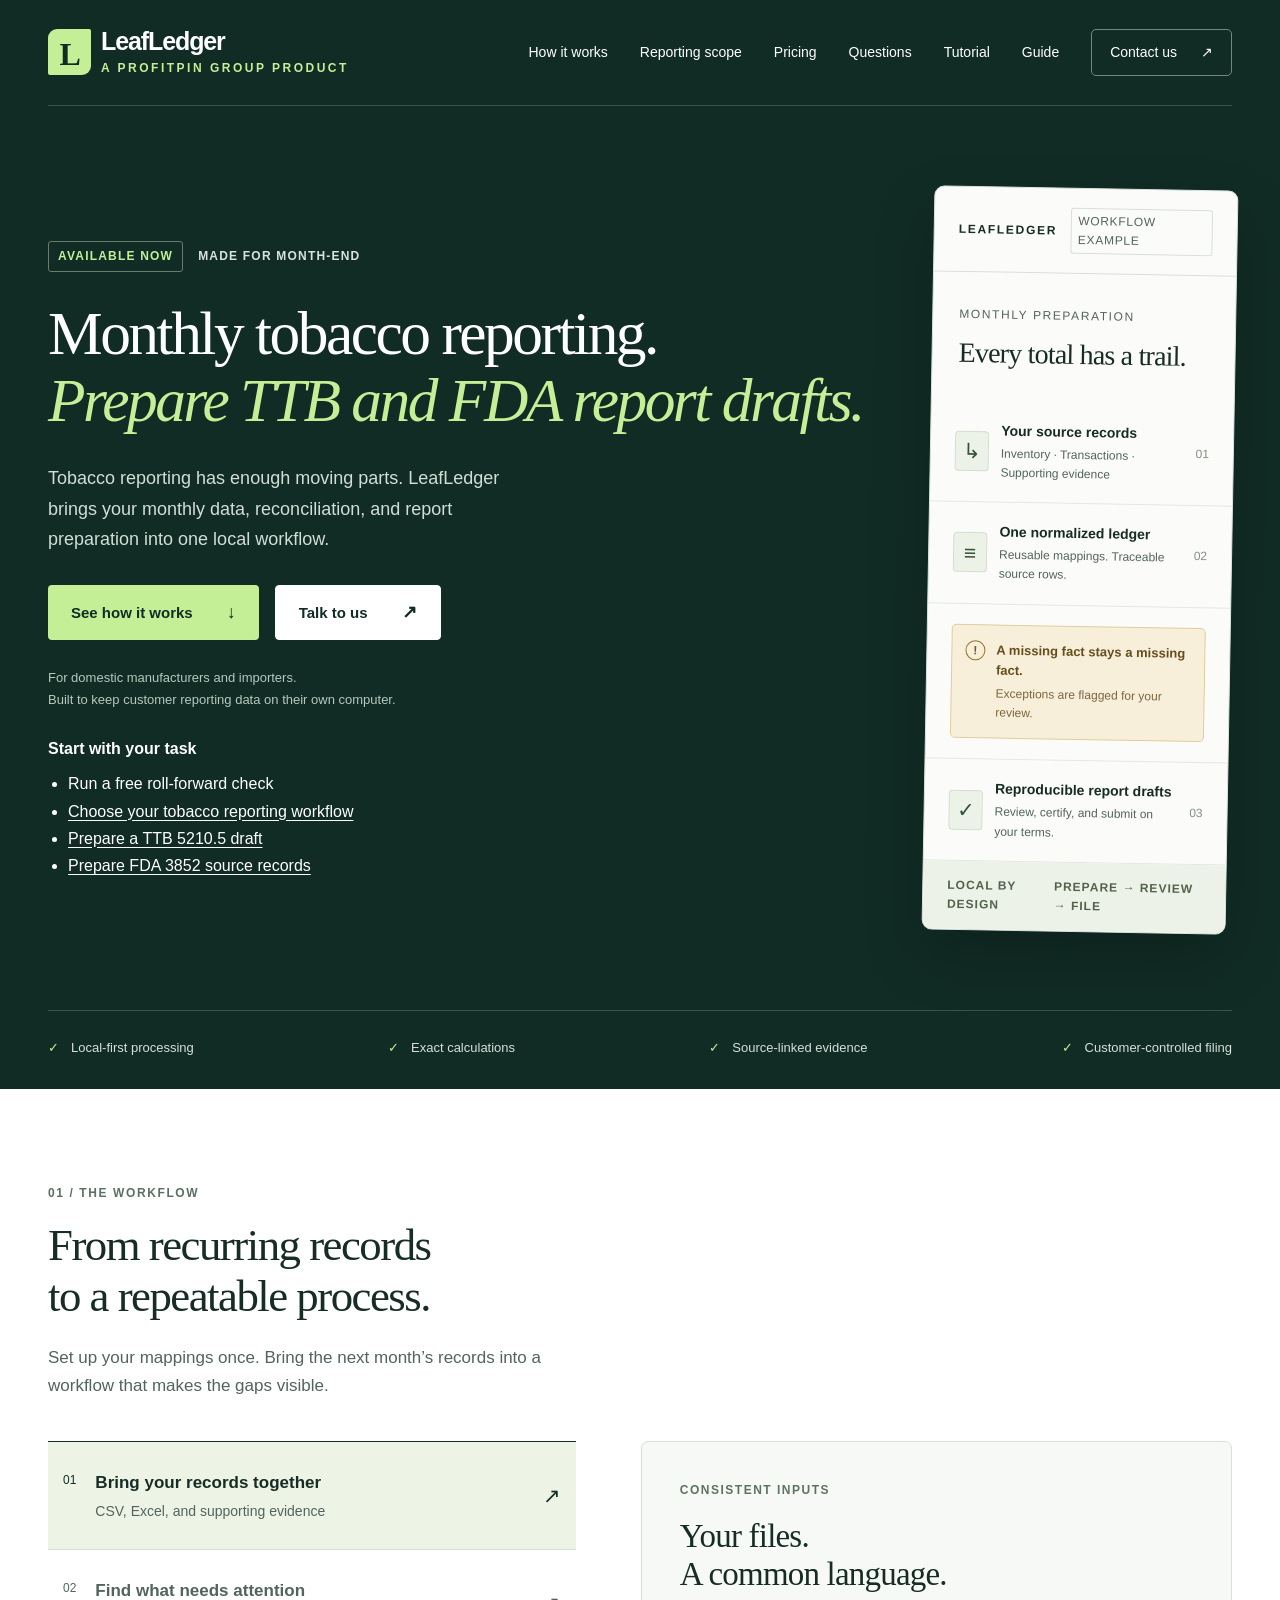
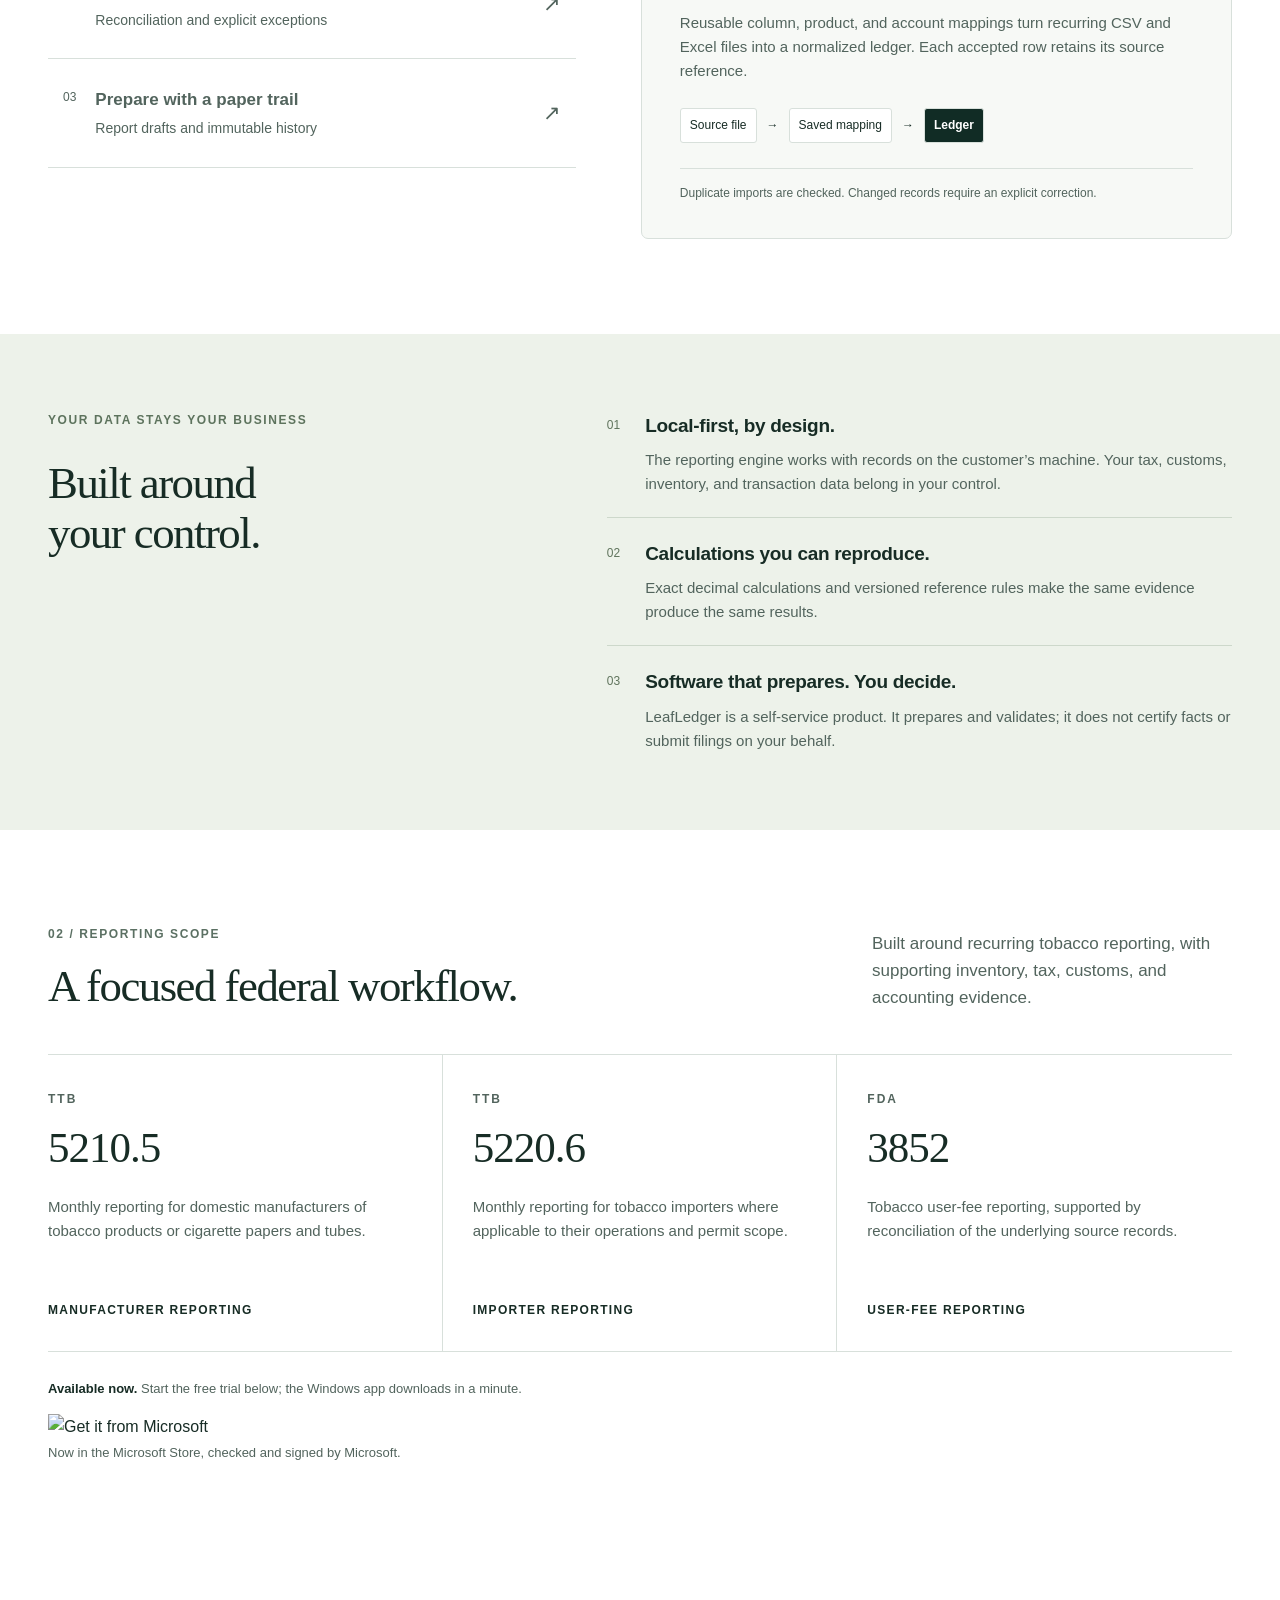
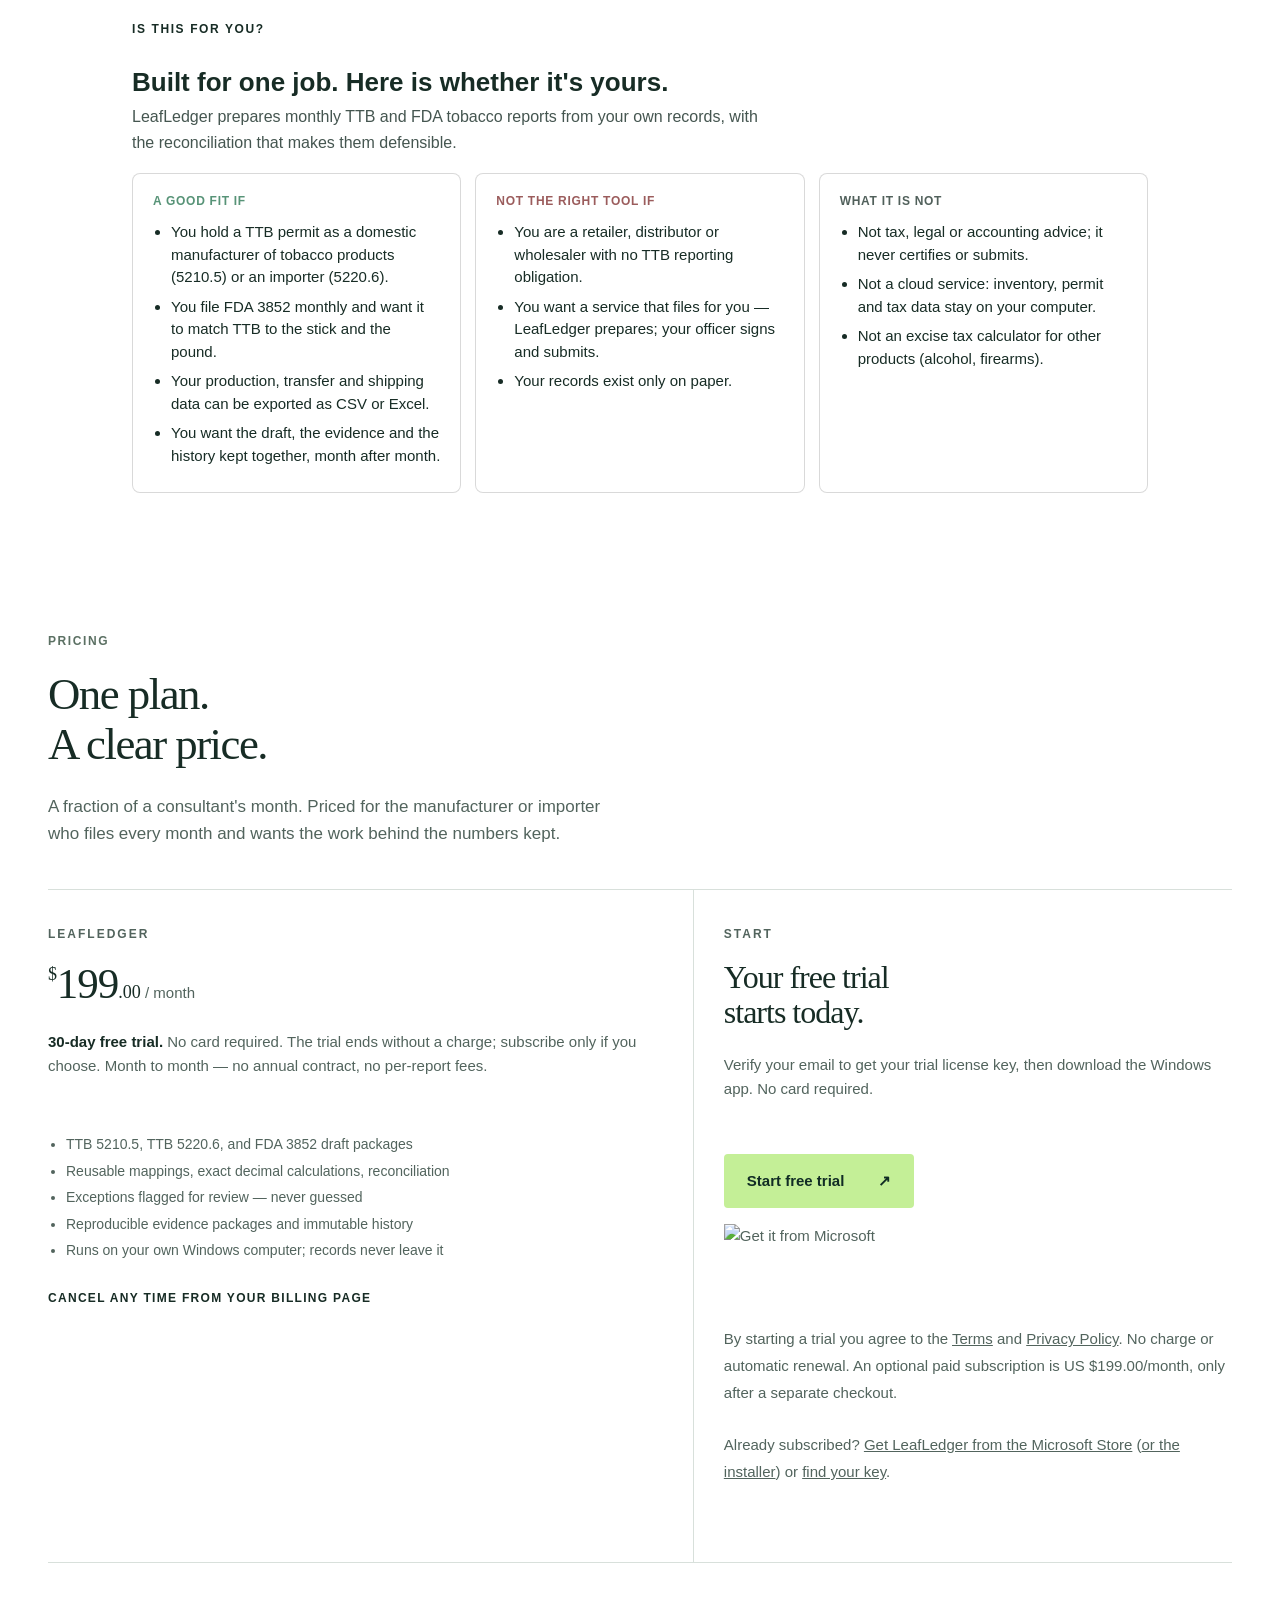
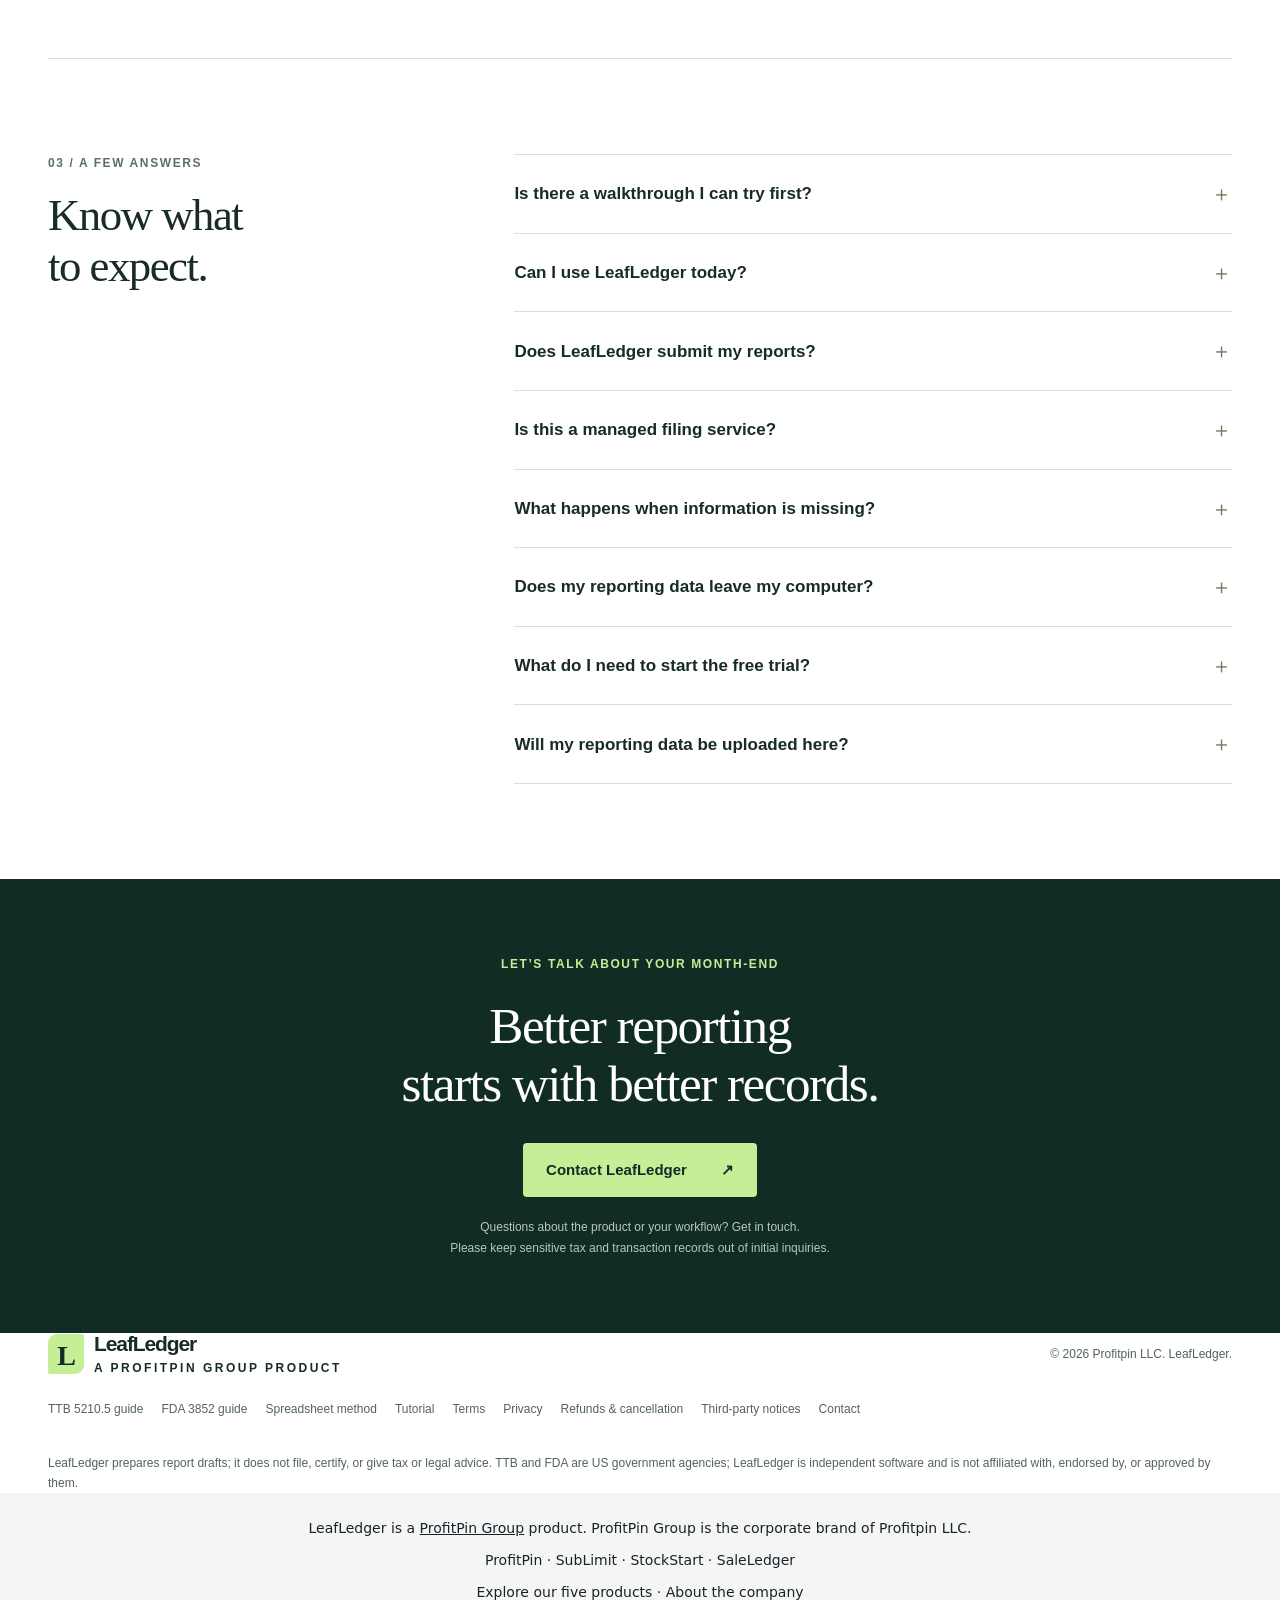
==== commit 05abb463: "Show the Microsoft Store badge on the LeafLedger home page Co-Authored-By: Claude Opus 5.5 <noreply@" ====
--- a/index.html
+++ b/index.html
@@ -65,6 +65,7 @@
         <div class="section-intro coverage-intro"><div><p class="eyebrow">02 / REPORTING SCOPE</p><h2 id="coverage-title">A focused federal workflow.</h2></div><p>Built around recurring tobacco reporting, with supporting inventory, tax, customs, and accounting evidence.</p></div>
         <div class="report-grid"><article><span class="report-agency">TTB</span><h3>5210.5</h3><p>Monthly reporting for domestic manufacturers of tobacco products or cigarette papers and tubes.</p><span class="report-caption">MANUFACTURER REPORTING</span></article><article><span class="report-agency">TTB</span><h3>5220.6</h3><p>Monthly reporting for tobacco importers where applicable to their operations and permit scope.</p><span class="report-caption">IMPORTER REPORTING</span></article><article><span class="report-agency">FDA</span><h3>3852</h3><p>Tobacco user-fee reporting, supported by reconciliation of the underlying source records.</p><span class="report-caption">USER-FEE REPORTING</span></article></div>
         <p class="scope-note"><strong>Available now.</strong> Start the free trial below; the Windows app downloads in a minute.</p>
+        <p style="margin-top:12px"><a href="https://apps.microsoft.com/detail/9NJJJJMSLD2W?mode=direct"><img src="https://get.microsoft.com/images/en-us%20dark.svg" width="200" alt="Get it from Microsoft"></a><br><span class="scope-note">Now in the Microsoft Store, checked and signed by Microsoft.</span></p>
       </section>
       
 <section class="fit" id="fit"><style>
@@ -91,7 +92,7 @@
 <section class="section wrap" id="pricing" aria-labelledby="pricing-title"><div class="section-intro"><p class="eyebrow">PRICING</p><h2 id="pricing-title">One plan.<br>A clear price.</h2><p>A fraction of a consultant's month. Priced for the manufacturer or importer who files every month and wants the work behind the numbers kept.</p></div>
         <div class="report-grid" style="grid-template-columns:1.2fr 1fr">
           <article><span class="report-agency">LEAFLEDGER</span><h3><span class="price-cur">$</span>199<span class="price-dec">.00</span><span style="font-family:Arial,sans-serif;font-size:15px;letter-spacing:0;color:var(--muted)"> / month</span></h3><p><strong style="color:var(--ink)">30-day free trial.</strong> No card required. The trial ends without a charge; subscribe only if you choose. Month to month — no annual contract, no per-report fees.</p><ul style="padding-left:18px;color:var(--muted);font-size:14px;line-height:1.9;margin:0 0 20px"><li>TTB 5210.5, TTB 5220.6, and FDA 3852 draft packages</li><li>Reusable mappings, exact decimal calculations, reconciliation</li><li>Exceptions flagged for review — never guessed</li><li>Reproducible evidence packages and immutable history</li><li>Runs on your own Windows computer; records never leave it</li></ul><span class="report-caption">CANCEL ANY TIME FROM YOUR BILLING PAGE</span></article>
-          <article><span class="report-agency">START</span><h3 style="font-size:32px">Your free trial<br>starts today.</h3><p>Verify your email to get your trial license key, then download the Windows app. No card required.</p><a class="button button-lime" href="https://license.getleafledger.com/trial">Start free trial <span aria-hidden="true">↗</span></a><p class="scope-note" style="margin-top:22px">By starting a trial you agree to the <a href="./terms.html" style="text-decoration:underline">Terms</a> and <a href="./privacy.html" style="text-decoration:underline">Privacy Policy</a>. No charge or automatic renewal. An optional paid subscription is US $199.00/month, only after a separate checkout.</p><p class="scope-note" style="margin-top:10px">Already subscribed? <a href="https://apps.microsoft.com/detail/9NJJJJMSLD2W?mode=direct" style="text-decoration:underline">Get LeafLedger from the Microsoft Store</a> (<a href="https://github.com/profitpin-group/getleafledger.com/releases/latest/download/LeafLedger-Setup.exe" style="text-decoration:underline">or the installer</a>) or <a href="./welcome.html" style="text-decoration:underline">find your key</a>.</p></article>
+          <article><span class="report-agency">START</span><h3 style="font-size:32px">Your free trial<br>starts today.</h3><p>Verify your email to get your trial license key, then download the Windows app. No card required.</p><a class="button button-lime" href="https://license.getleafledger.com/trial">Start free trial <span aria-hidden="true">↗</span></a><p style="margin-top:16px"><a href="https://apps.microsoft.com/detail/9NJJJJMSLD2W?mode=direct"><img src="https://get.microsoft.com/images/en-us%20dark.svg" width="180" alt="Get it from Microsoft"></a></p><p class="scope-note" style="margin-top:22px">By starting a trial you agree to the <a href="./terms.html" style="text-decoration:underline">Terms</a> and <a href="./privacy.html" style="text-decoration:underline">Privacy Policy</a>. No charge or automatic renewal. An optional paid subscription is US $199.00/month, only after a separate checkout.</p><p class="scope-note" style="margin-top:10px">Already subscribed? <a href="https://apps.microsoft.com/detail/9NJJJJMSLD2W?mode=direct" style="text-decoration:underline">Get LeafLedger from the Microsoft Store</a> (<a href="https://github.com/profitpin-group/getleafledger.com/releases/latest/download/LeafLedger-Setup.exe" style="text-decoration:underline">or the installer</a>) or <a href="./welcome.html" style="text-decoration:underline">find your key</a>.</p></article>
         </div>
       </section>
       <section class="section faq-section wrap" id="questions" aria-labelledby="faq-title"><div><p class="eyebrow">03 / A FEW ANSWERS</p><h2 id="faq-title">Know what<br>to expect.</h2></div><div class="faq-list">
